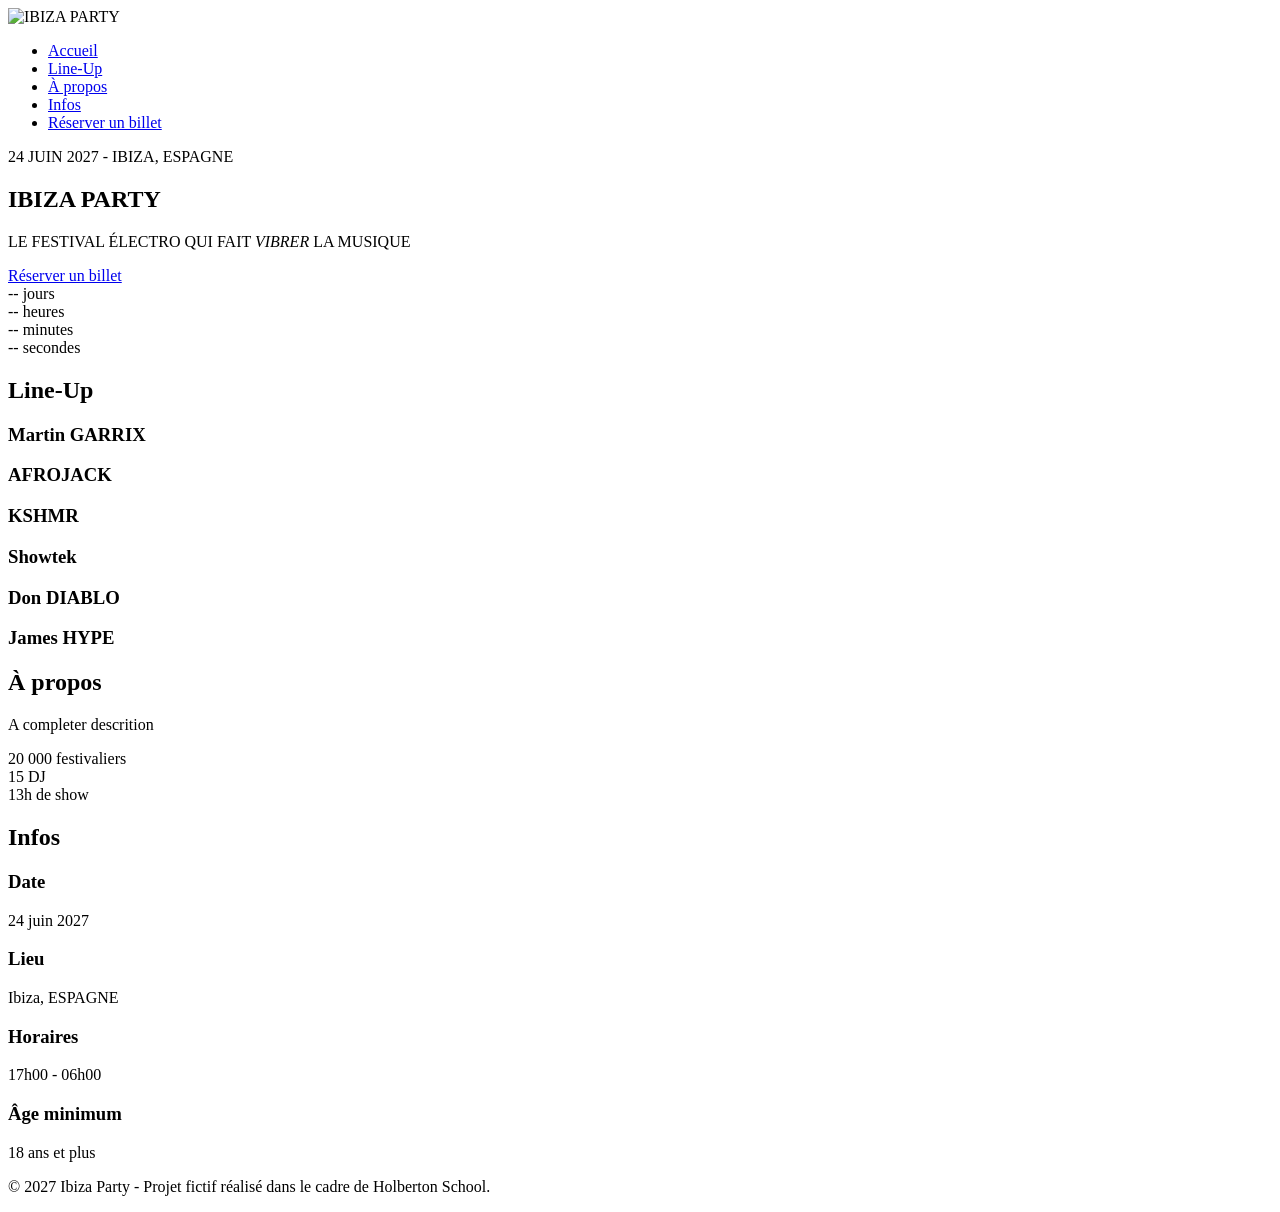
==== frontend/index.html @ 8f8529bd "fix: close missing div tags in DJ lineup cards" ====
<!DOCTYPE html>
<html lang="fr">
    <head>
        <meta charset="utf-8">
        <title>Ibiza Party - Le Festival Électro</title>
        <link rel="stylesheet" href="style.css">
        <meta name="viewport" content="width=device-width, initial-scale=1.0">
    </head>

<body>

<!-- NAVIGATION -->
    <nav id="navbar">
        <div class="nav-logo">
                <img src="image/Image1.png" alt="IBIZA PARTY">
        </div>
        <ul class="nav-links">

        <li><a href="#hero">Accueil</a></li>
        <li><a href="#line-up">Line-Up</a></li>
        <li><a href="#about">À propos</a></li>
        <li><a href="#infos">Infos</a></li>
        <li><a href="#billetterie" class="nav-cta">Réserver un billet</a></li>
    </ul>
    </nav>

<!-- HERO -->
<section id="hero">
    <div class="hero-bg"></div>
    <div class="hero-noise"></div>
    <div class="hero-content">
        <p class="hero-date-tag">24 JUIN 2027 - IBIZA, ESPAGNE</p>
        <h1 class="hero-title">
            <span class="title-ibiza">IBIZA</span>
            <span class="title-party">PARTY</span>
        </h1>
        <p class="hero-slogo">LE FESTIVAL ÉLECTRO QUI FAIT <em>VIBRER</em> LA MUSIQUE</p>
        <a href="#billetterie" class="btn-primary">Réserver un billet</a>
    </div>
</section>

<!-- COUNTDOWN -->
    <div class="content" data-event-date="2027-06-24 17:00">
    <div class="countdown-block">
        <span class="count" id="days">--</span>
        <span class="legend">jours</span>
    </div>
    <div class="countdown-block">
        <span class="count" id="hours">--</span>
        <span class="legend">heures</span>
    </div>
    <div class="countdown-block">
        <span class="count" id="minutes">--</span>
        <span class="legend">minutes</span>
    </div>
    <div class="countdown-block">
        <span class="count" id="seconds">--</span>
        <span class="legend">secondes</span>
      
    </div>
    </div>
<!-- LINE-UP -->
<section id="line-up">
    <h2>Line-Up</h2>
    <div class="lineup-grid">
        <div class="dj-card">
            <div class="dj-photo"></div>
            <h3>Martin GARRIX</h3>
        </div>
        <div class="dj-card">
            <div class="dj-photo"></div>
            <h3>AFROJACK</h3>
        </div>
        <div class="dj-card">
            <div class="dj-photo"></div>
            <h3>KSHMR</h3>
        </div>
        <div class="dj-card">
            <div class="dj-photo"></div>
            <h3>Showtek</h3>
        </div>
        <div class="dj-card">
            <div class="dj-photo"></div>
            <h3>Don DIABLO</h3>
        </div>
        <div class="dj-card">
            <div class="dj-photo"></div>
            <h3>James HYPE</h3>
        </div>
    </div>
</section>
<!-- À propos -->
 <section id="about">
    <div class="about-container">
        <div class="about-text">
            <h2>À propos</h2>
            <p>
                A completer descrition
            </p>
            <p>
                
            </p>
        </div>
        <div class="about-visual">
            <div class="about-stat">
                <span class="stat-number">20 000</span>
                <span class="stat-label">festivaliers</span>
            </div>
            <div class="about-stat">
                <span class="stat-number">15</span>
                <span class="stat-label">DJ</span>
            </div>
            <div class="about-stat">
                <span class="stat-number">13h</span>
                <span class="stat-label">de show</span>
            </div>
        </div>
    </div>
 </section>
    <!-- Infos -->
    <section id="infos">
<h2>Infos</h2>
<div class="infos-grid">
    <div class="info-block">
        <span class="info-icon"></span>
        <h3>Date</h3>
        <p>24 juin 2027</p>
    </div>
    <div class="info-block">
        <span class="info-icon"></span>
        <h3>Lieu</h3>
        <p>Ibiza, ESPAGNE</p>
    </div>
    <div class="info-block">
        <span class="info-icon"></span>
        <h3>Horaires</h3>
        <p>17h00 - 06h00</p>
    </div>
    <div class="info-block">
        <span class="info-icon"></span>
        <h3>Âge minimum</h3>
        <p>18 ans et plus</p>
    </div>
</div>
    </section>
    <footer>
<p>© 2027 Ibiza Party - Projet fictif réalisé dans le cadre de Holberton School.</p>
    </footer>
    <script src="script.js"></script>
</body>
</html>
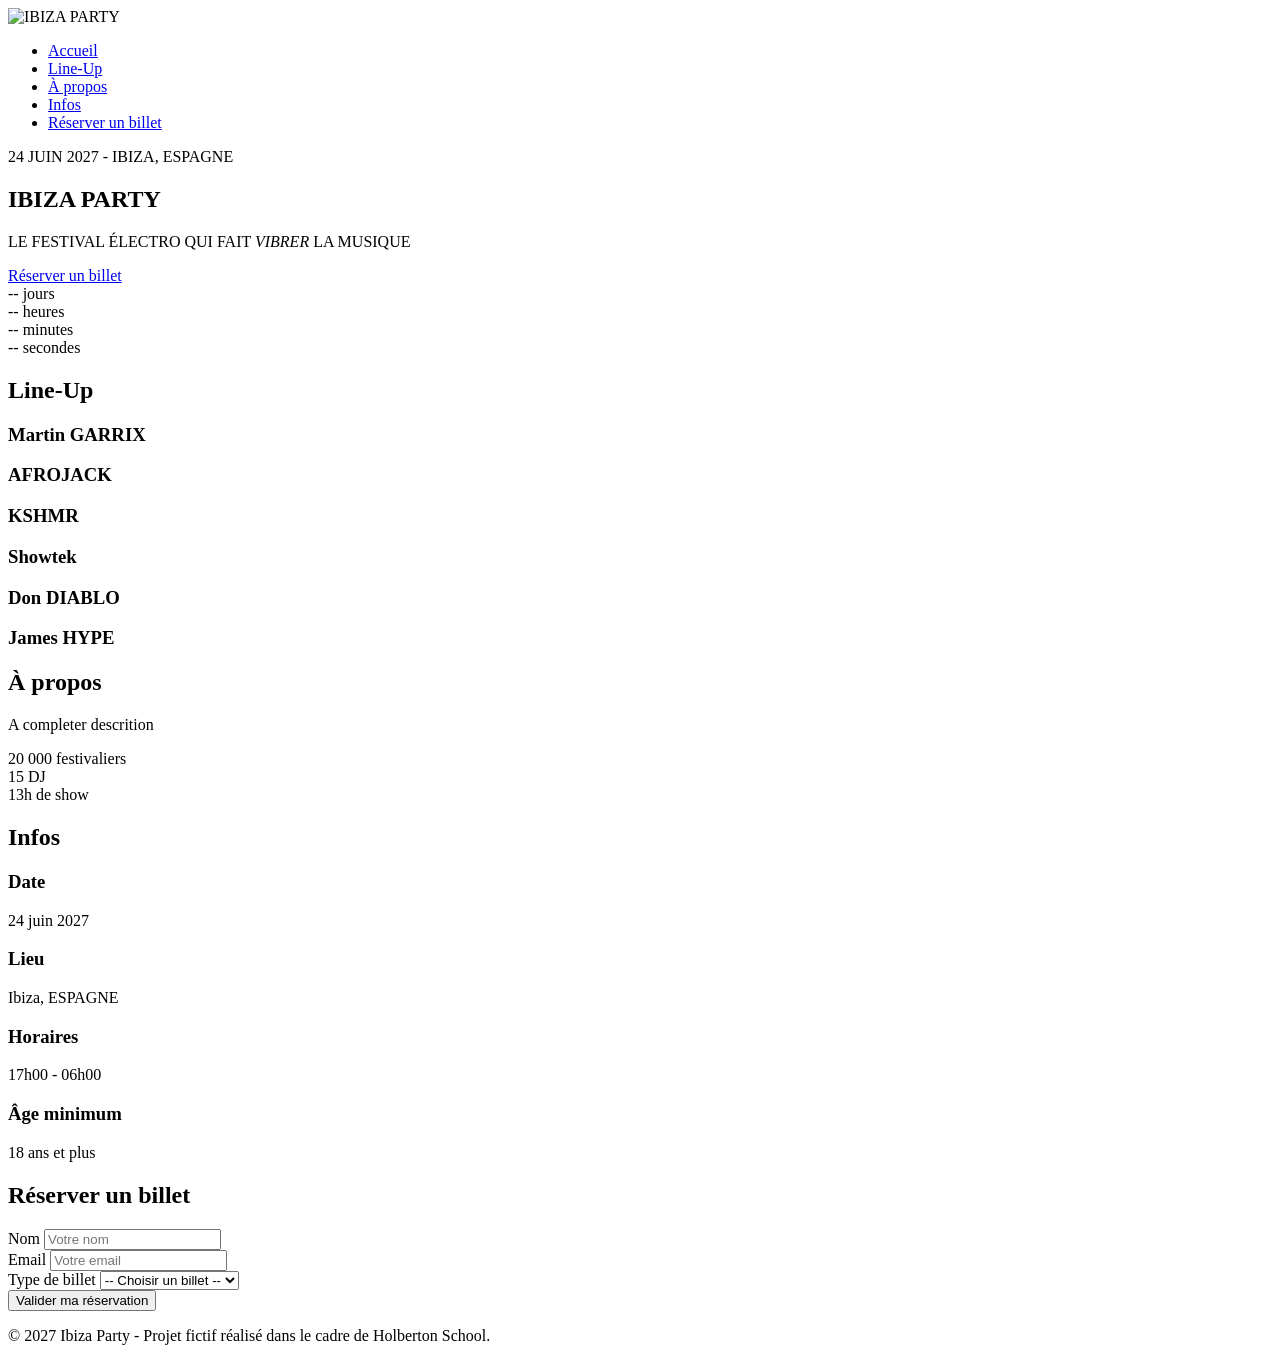
==== commit 330130d3: "feat: add ticket booking form section" ====
--- a/frontend/index.html
+++ b/frontend/index.html
@@ -143,6 +143,34 @@
     </div>
 </div>
     </section>
+    <!-- BILLETTERIE -->
+     <section id="billetterie">
+        <h2>Réserver un billet</h2>
+        <div class="billetterie-container">
+            <form id="ticket-form">
+                <div class="form-group">
+                    <label for="nom">Nom</label>
+                    <input type="text" id="nom" name="nom" placeholder="Votre nom" required>
+                </div>
+                <div class="form-group">
+                    <label for="email">Email</label>
+                    <input type="email" id="email" name="email" placeholder="Votre email" required>
+                </div>
+                <div class="form-group">
+                    <label for="ticket">Type de billet</label>
+                    <select id="ticket" name="ticket" required>
+                        <option value="">-- Choisir un billet --</option>
+                        <option value="1jour">Pass 1 Jour</option>
+                        <option value="vip">Pass VIP</option>
+                    </select>
+                </div>
+                <button type="submit" class="btn-primary">Valider ma réservation</button>
+            </form>
+            <div id="confirmation-message" style="display:none;">
+                <p>Votre réservation a bien été prise en compte.</p>
+            </div>
+        </div>
+     </section>
     <footer>
 <p>© 2027 Ibiza Party - Projet fictif réalisé dans le cadre de Holberton School.</p>
     </footer>
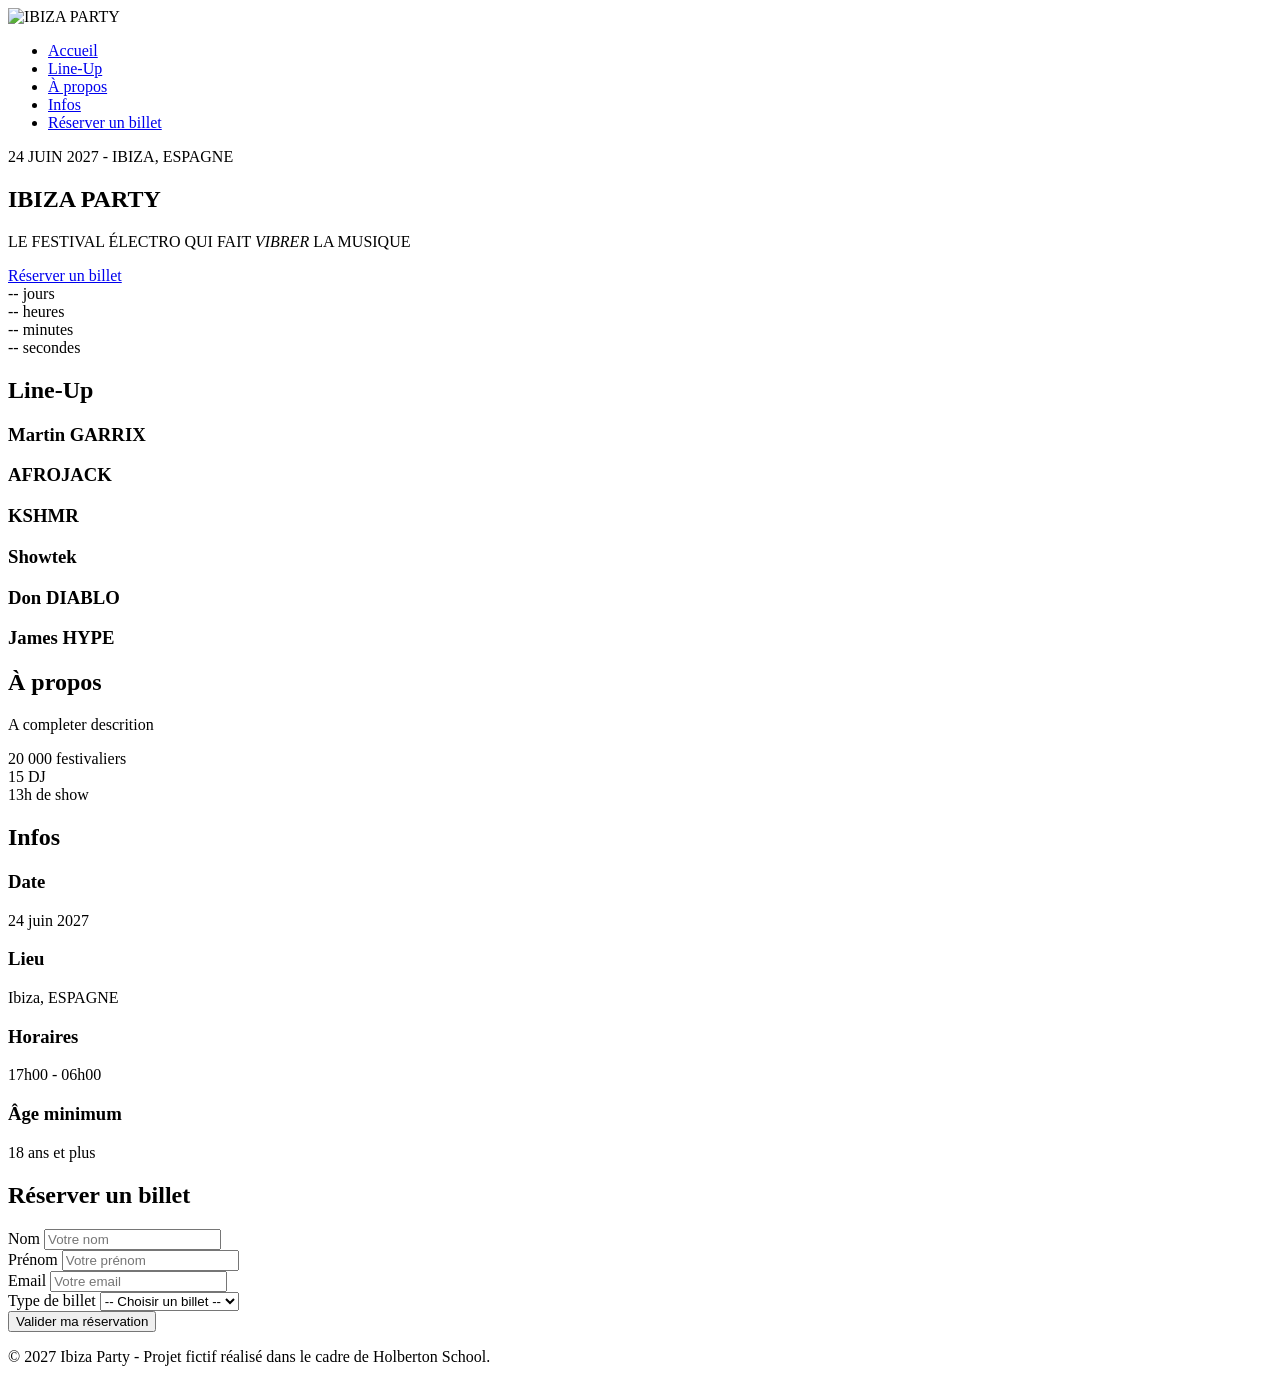
==== commit c698c184: "fix: add missing prenom field in booking form" ====
--- a/frontend/index.html
+++ b/frontend/index.html
@@ -12,7 +12,7 @@
 <!-- NAVIGATION -->
     <nav id="navbar">
         <div class="nav-logo">
-                <img src="image/Image1.png" alt="IBIZA PARTY">
+                <img src="./image/Image1.png" alt="IBIZA PARTY">
         </div>
         <ul class="nav-links">
 
@@ -153,6 +153,10 @@
                     <input type="text" id="nom" name="nom" placeholder="Votre nom" required>
                 </div>
                 <div class="form-group">
+                    <label for="prenom">Prénom</label>
+                    <input type="text" id="prenom" name="prenom" placeholder="Votre prénom" required>
+                </div>
+                <div class="form-group">
                     <label for="email">Email</label>
                     <input type="email" id="email" name="email" placeholder="Votre email" required>
                 </div>
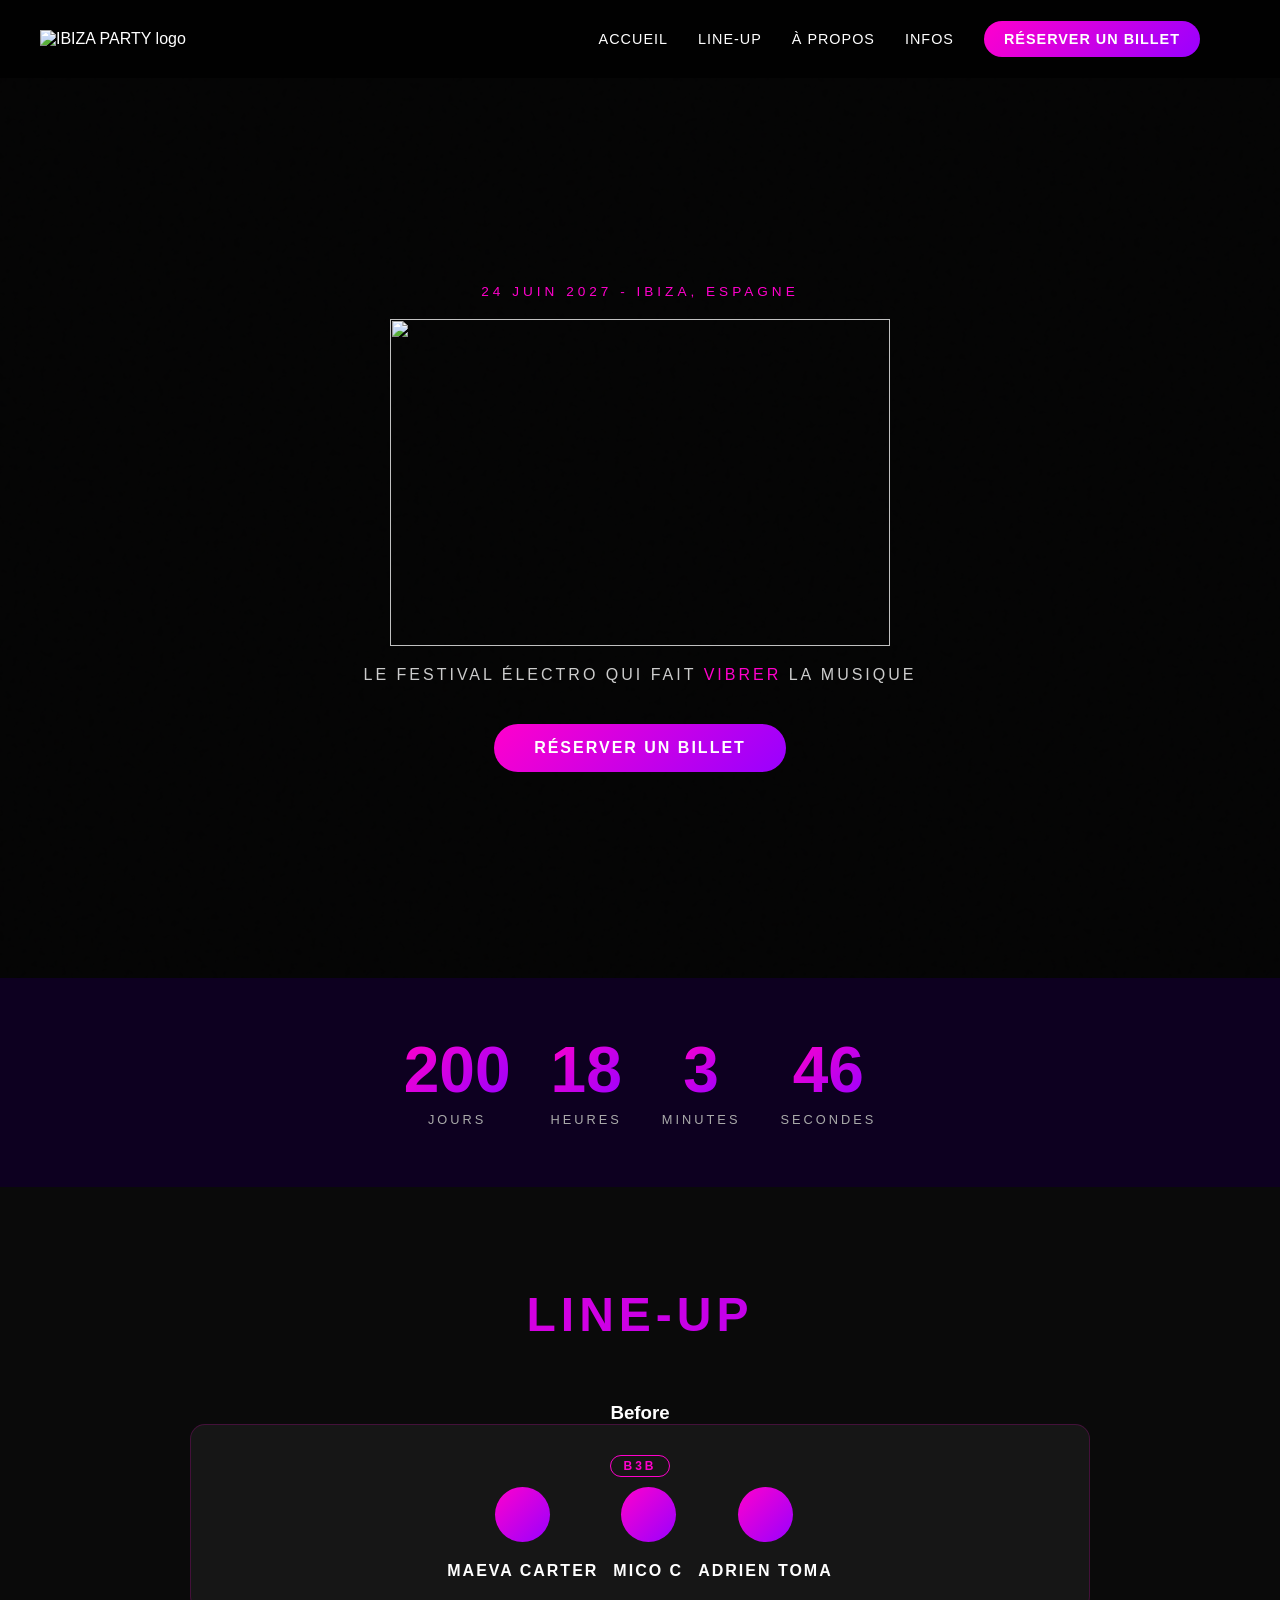
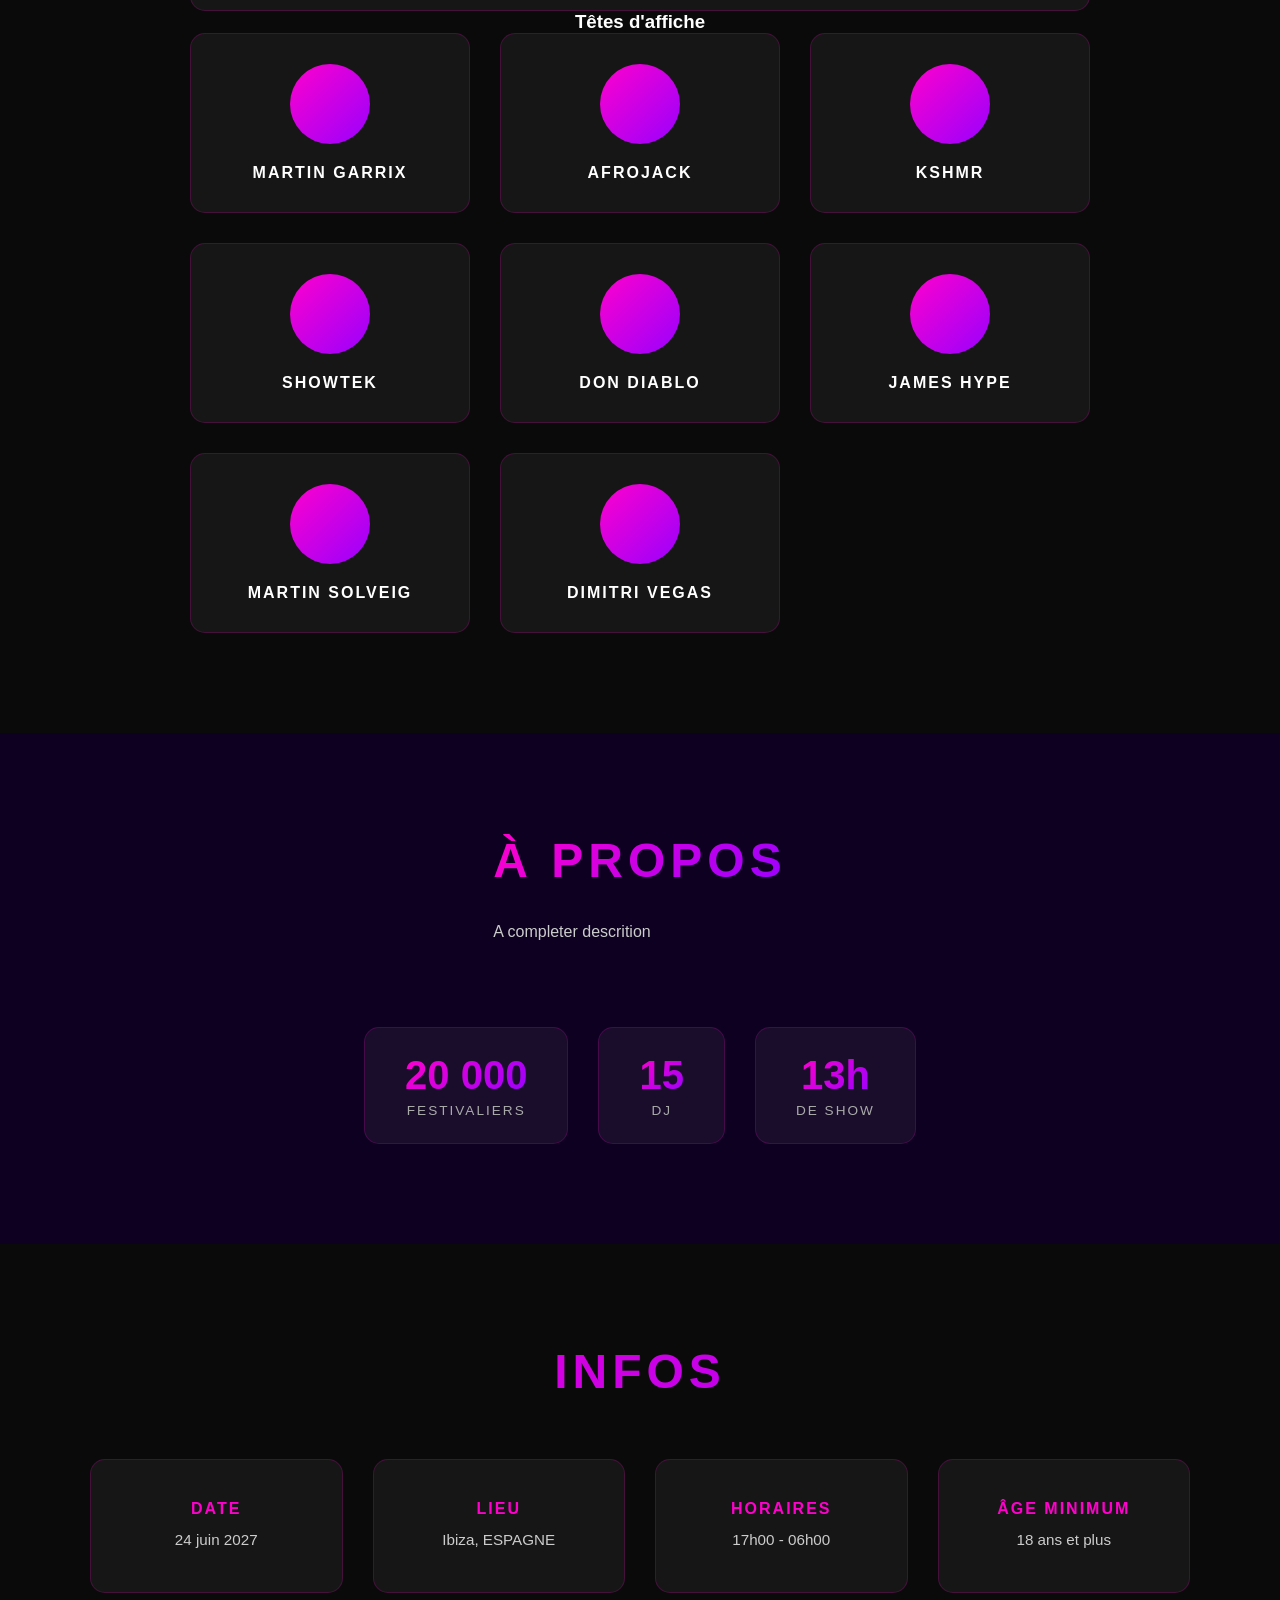
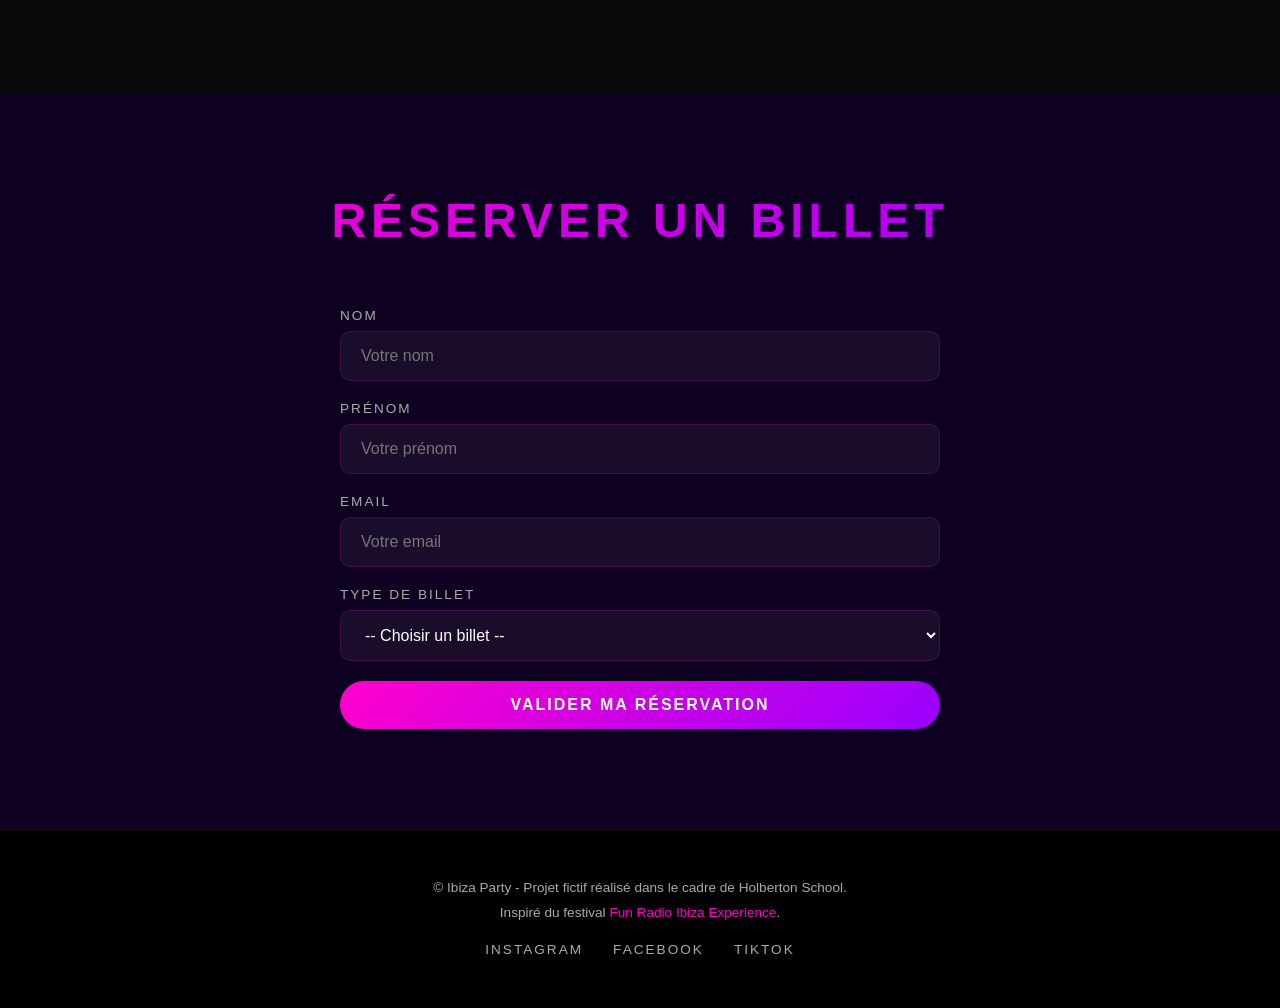
==== commit 1fe53655: "feat: add footer with social links and inspiration credit" ====
--- a/frontend/index.html
+++ b/frontend/index.html
@@ -1,184 +1,226 @@
 <!DOCTYPE html>
 <html lang="fr">
-    <head>
-        <meta charset="utf-8">
-        <title>Ibiza Party - Le Festival Électro</title>
-        <link rel="stylesheet" href="style.css">
-        <meta name="viewport" content="width=device-width, initial-scale=1.0">
-    </head>
+
+<head>
+    <meta charset="utf-8">
+    <title>Ibiza Party - Le Festival Électro</title>
+    <link rel="stylesheet" href="style.css">
+    <meta name="viewport" content="width=device-width, initial-scale=1.0">
+</head>
 
 <body>
-
-<!-- NAVIGATION -->
-    <nav id="navbar">
-        <div class="nav-logo">
-                <img src="./image/Image1.png" alt="IBIZA PARTY">
+    <header>
+          <div class="nav-logo">
+            <img src="./image/brand.webp" alt="IBIZA PARTY logo">
         </div>
-        <ul class="nav-links">
-
-        <li><a href="#hero">Accueil</a></li>
-        <li><a href="#line-up">Line-Up</a></li>
-        <li><a href="#about">À propos</a></li>
-        <li><a href="#infos">Infos</a></li>
-        <li><a href="#billetterie" class="nav-cta">Réserver un billet</a></li>
-    </ul>
-    </nav>
-
-<!-- HERO -->
-<section id="hero">
-    <div class="hero-bg"></div>
-    <div class="hero-noise"></div>
-    <div class="hero-content">
-        <p class="hero-date-tag">24 JUIN 2027 - IBIZA, ESPAGNE</p>
-        <h1 class="hero-title">
-            <span class="title-ibiza">IBIZA</span>
-            <span class="title-party">PARTY</span>
-        </h1>
-        <p class="hero-slogo">LE FESTIVAL ÉLECTRO QUI FAIT <em>VIBRER</em> LA MUSIQUE</p>
-        <a href="#billetterie" class="btn-primary">Réserver un billet</a>
-    </div>
-</section>
-
-<!-- COUNTDOWN -->
-    <div class="content" data-event-date="2027-06-24 17:00">
-    <div class="countdown-block">
-        <span class="count" id="days">--</span>
-        <span class="legend">jours</span>
-    </div>
-    <div class="countdown-block">
-        <span class="count" id="hours">--</span>
-        <span class="legend">heures</span>
-    </div>
-    <div class="countdown-block">
-        <span class="count" id="minutes">--</span>
-        <span class="legend">minutes</span>
-    </div>
-    <div class="countdown-block">
-        <span class="count" id="seconds">--</span>
-        <span class="legend">secondes</span>
-      
-    </div>
-    </div>
-<!-- LINE-UP -->
-<section id="line-up">
-    <h2>Line-Up</h2>
-    <div class="lineup-grid">
-        <div class="dj-card">
-            <div class="dj-photo"></div>
-            <h3>Martin GARRIX</h3>
+        <nav id="navbar">
+
+          
+        <!-- NAVIGATION -->
+ 
+            <ul class="nav-links">
+
+                <li><a href="#hero">Accueil</a></li>
+                <li><a href="#line-up">Line-Up</a></li>
+                <li><a href="#about">À propos</a></li>
+                <li><a href="#infos">Infos</a></li>
+                <li><a href="#billetterie" class="nav-cta">Réserver un billet</a></li>
+            </ul>
+        </nav>
+    </header>
+    <main>
+        <!-- HERO -->
+        <section id="hero">
+            <div class="hero-bg"></div>
+            <div class="hero-noise"></div>
+            <div class="hero-content">
+                <p class="hero-date-tag">24 JUIN 2027 - IBIZA, ESPAGNE</p>
+                <h1 class="hero-title">
+                    <img src="./image/logo.webp" alt="">
+                </h1>
+                <p class="hero-slogo">LE FESTIVAL ÉLECTRO QUI FAIT <em>VIBRER</em> LA MUSIQUE</p>
+                <a href="#billetterie" class="btn-primary">Réserver un billet</a>
+            </div>
+        </section>
+
+        <!-- COUNTDOWN -->
+        <div class="content" data-event-date="2027-06-24 17:00">
+            <div class="countdown-block">
+                <span class="count" id="days">--</span>
+                <span class="legend">jours</span>
+            </div>
+            <div class="countdown-block">
+                <span class="count" id="hours">--</span>
+                <span class="legend">heures</span>
+            </div>
+            <div class="countdown-block">
+                <span class="count" id="minutes">--</span>
+                <span class="legend">minutes</span>
+            </div>
+            <div class="countdown-block">
+                <span class="count" id="seconds">--</span>
+                <span class="legend">secondes</span>
+
+            </div>
         </div>
-        <div class="dj-card">
-            <div class="dj-photo"></div>
-            <h3>AFROJACK</h3>
-        </div>
-        <div class="dj-card">
-            <div class="dj-photo"></div>
-            <h3>KSHMR</h3>
-        </div>
-        <div class="dj-card">
-            <div class="dj-photo"></div>
-            <h3>Showtek</h3>
-        </div>
-        <div class="dj-card">
-            <div class="dj-photo"></div>
-            <h3>Don DIABLO</h3>
-        </div>
-        <div class="dj-card">
-            <div class="dj-photo"></div>
-            <h3>James HYPE</h3>
-        </div>
-    </div>
-</section>
-<!-- À propos -->
- <section id="about">
-    <div class="about-container">
-        <div class="about-text">
-            <h2>À propos</h2>
-            <p>
-                A completer descrition
-            </p>
-            <p>
-                
-            </p>
-        </div>
-        <div class="about-visual">
-            <div class="about-stat">
-                <span class="stat-number">20 000</span>
-                <span class="stat-label">festivaliers</span>
-            </div>
-            <div class="about-stat">
-                <span class="stat-number">15</span>
-                <span class="stat-label">DJ</span>
-            </div>
-            <div class="about-stat">
-                <span class="stat-number">13h</span>
-                <span class="stat-label">de show</span>
-            </div>
-        </div>
-    </div>
- </section>
-    <!-- Infos -->
-    <section id="infos">
-<h2>Infos</h2>
-<div class="infos-grid">
-    <div class="info-block">
-        <span class="info-icon"></span>
-        <h3>Date</h3>
-        <p>24 juin 2027</p>
-    </div>
-    <div class="info-block">
-        <span class="info-icon"></span>
-        <h3>Lieu</h3>
-        <p>Ibiza, ESPAGNE</p>
-    </div>
-    <div class="info-block">
-        <span class="info-icon"></span>
-        <h3>Horaires</h3>
-        <p>17h00 - 06h00</p>
-    </div>
-    <div class="info-block">
-        <span class="info-icon"></span>
-        <h3>Âge minimum</h3>
-        <p>18 ans et plus</p>
-    </div>
-</div>
-    </section>
-    <!-- BILLETTERIE -->
-     <section id="billetterie">
-        <h2>Réserver un billet</h2>
-        <div class="billetterie-container">
-            <form id="ticket-form">
-                <div class="form-group">
-                    <label for="nom">Nom</label>
-                    <input type="text" id="nom" name="nom" placeholder="Votre nom" required>
-                </div>
-                <div class="form-group">
-                    <label for="prenom">Prénom</label>
-                    <input type="text" id="prenom" name="prenom" placeholder="Votre prénom" required>
-                </div>
-                <div class="form-group">
-                    <label for="email">Email</label>
-                    <input type="email" id="email" name="email" placeholder="Votre email" required>
-                </div>
-                <div class="form-group">
-                    <label for="ticket">Type de billet</label>
-                    <select id="ticket" name="ticket" required>
-                        <option value="">-- Choisir un billet --</option>
-                        <option value="1jour">Pass 1 Jour</option>
-                        <option value="vip">Pass VIP</option>
-                    </select>
-                </div>
-                <button type="submit" class="btn-primary">Valider ma réservation</button>
-            </form>
-            <div id="confirmation-message" style="display:none;">
-                <p>Votre réservation a bien été prise en compte.</p>
-            </div>
-        </div>
-     </section>
+        <!-- LINE-UP -->
+        
+        <section id="line-up">
+            <h2>Line-Up</h2>
+            <h3 class="lineup-category">Before</h3>
+            <div class="lineup-grid lineup-before">
+                <div class="dj-card dj-card-b3b">
+                    <span class="b3b-tag">B3B</span>
+                    <div class="dj-trio">
+                        <div class="dj-member">
+                            <div class="dj-photo"></div>
+                            <h3>Maeva CARTER</h3>
+                        </div>
+                        <div class="dj-member">
+                            <div class="dj-photo"></div>
+                            <h3>Mico C</h3>
+                        </div>
+                        <div class="dj-member">
+                            <div class="dj-photo"></div>
+                            <h3>Adrien TOMA</h3>
+                        </div>
+                    </div>
+                </div>
+            </div>
+            <h3 class="lineup-category">Têtes d'affiche</h3>
+            <div class="lineup-grid">
+                <div class="dj-card">
+                    <div class="dj-photo"></div>
+                    <h3>Martin GARRIX</h3>
+                </div>
+                <div class="dj-card">
+                    <div class="dj-photo"></div>
+                    <h3>AFROJACK</h3>
+                </div>
+                <div class="dj-card">
+                    <div class="dj-photo"></div>
+                    <h3>KSHMR</h3>
+                </div>
+                <div class="dj-card">
+                    <div class="dj-photo"></div>
+                    <h3>Showtek</h3>
+                </div>
+                <div class="dj-card">
+                    <div class="dj-photo"></div>
+                    <h3>Don DIABLO</h3>
+                </div>
+                <div class="dj-card">
+                    <div class="dj-photo"></div>
+                    <h3>James HYPE</h3>
+                </div>
+                <div class="dj-card">
+                    <div class="dj-photo"></div>
+                    <h3>Martin SOLVEIG</h3>
+                </div>
+                <div class="dj-card">
+                    <div class="dj-photo"></div>
+                    <h3>Dimitri VEGAS</h3>
+                </div>
+            </div>
+
+        </section>
+        <!-- À propos -->
+        <section id="about">
+            <div class="about-container">
+                <div class="about-text">
+                    <h2>À propos</h2>
+                    <p>
+                        A completer descrition
+                    </p>
+                    <p>
+
+                    </p>
+                </div>
+                <div class="about-visual">
+                    <div class="about-stat">
+                        <span class="stat-number">20 000</span>
+                        <span class="stat-label">festivaliers</span>
+                    </div>
+                    <div class="about-stat">
+                        <span class="stat-number">15</span>
+                        <span class="stat-label">DJ</span>
+                    </div>
+                    <div class="about-stat">
+                        <span class="stat-number">13h</span>
+                        <span class="stat-label">de show</span>
+                    </div>
+                </div>
+            </div>
+        </section>
+        <!-- Infos -->
+        <section id="infos">
+            <h2>Infos</h2>
+            <div class="infos-grid">
+                <div class="info-block">
+                    <span class="info-icon"></span>
+                    <h3>Date</h3>
+                    <p>24 juin 2027</p>
+                </div>
+                <div class="info-block">
+                    <span class="info-icon"></span>
+                    <h3>Lieu</h3>
+                    <p>Ibiza, ESPAGNE</p>
+                </div>
+                <div class="info-block">
+                    <span class="info-icon"></span>
+                    <h3>Horaires</h3>
+                    <p>17h00 - 06h00</p>
+                </div>
+                <div class="info-block">
+                    <span class="info-icon"></span>
+                    <h3>Âge minimum</h3>
+                    <p>18 ans et plus</p>
+                </div>
+            </div>
+        </section>
+        <!-- BILLETTERIE -->
+        <section id="billetterie">
+            <h2>Réserver un billet</h2>
+            <div class="billetterie-container">
+                <form id="ticket-form">
+                    <div class="form-group">
+                        <label for="nom">Nom</label>
+                        <input type="text" id="nom" name="nom" placeholder="Votre nom" required>
+                    </div>
+                    <div class="form-group">
+                        <label for="prenom">Prénom</label>
+                        <input type="text" id="prenom" name="prenom" placeholder="Votre prénom" required>
+                    </div>
+                    <div class="form-group">
+                        <label for="email">Email</label>
+                        <input type="email" id="email" name="email" placeholder="Votre email" required>
+                    </div>
+                    <div class="form-group">
+                        <label for="ticket">Type de billet</label>
+                        <select id="ticket" name="ticket" required>
+                            <option value="">-- Choisir un billet --</option>
+                            <option value="1jour">Pass 1 Jour</option>
+                            <option value="vip">Pass VIP</option>
+                        </select>
+                    </div>
+                    <button type="submit" class="btn-primary">Valider ma réservation</button>
+                </form>
+                <div id="confirmation-message" style="display:none;">
+                    <p>Votre réservation a bien été prise en compte.</p>
+                </div>
+            </div>
+        </section>
+    </main>
     <footer>
-<p>© 2027 Ibiza Party - Projet fictif réalisé dans le cadre de Holberton School.</p>
+        <p>© <span id="date"></span> Ibiza Party - Projet fictif réalisé dans le cadre de Holberton School.</p>
+        <p class="footer-inspiration">Inspiré du festival <a href="https://funradioibizaexperience.fr/" target="_blank">Fun Radio Ibiza Experience</a>.</p>
+        <ul class="footer-links">
+            <li><a href="#">Instagram</a></li>
+            <li><a href="#">Facebook</a></li>
+            <li><a href="#">TikTok</a></li>
+        </ul>
     </footer>
     <script src="script.js"></script>
 </body>
-</html>
-
+
+</html>
--- a/frontend/style.css
+++ b/frontend/style.css
@@ -0,0 +1,618 @@
+/* ===== RESET & BASE ===== */
+* {
+    margin: 0;
+    padding: 0;
+    box-sizing: border-box;
+    scroll-behavior: smooth;
+}
+
+body {
+    font-family: 'Arial', sans-serif;
+    background-color: #0a0a0a;
+    color: #ffffff;
+}
+
+/* ===== NAVIGATION ===== */
+header {
+    position: relative;
+    top: 0;
+    left: 0;
+    width: 100%;
+    display: flex;
+    justify-content: space-between;
+    align-items: center;
+    padding: 15px 40px;
+    background: rgba(0, 0, 0, 0.85);
+    backdrop-filter: blur(10px);
+    z-index: 1000;
+}
+
+#navbar {
+    display: flex;
+    justify-content: space-between;
+    align-items: center;
+    padding: 15px 40px;
+}
+
+.nav-logo {
+    display: flex;
+    align-items: center;
+    gap: 10px;
+}
+
+.nav-logo span {
+    font-size: 1.2rem;
+    font-weight: 900;
+    text-transform: uppercase;
+    letter-spacing: 3px;
+    background: linear-gradient(135deg, #ff00cc, #9900ff);
+    -webkit-background-clip: text;
+    -webkit-text-fill-color: transparent;
+}
+
+.nav-links {
+    list-style: none;
+    display: flex;
+    gap: 30px;
+}
+
+.nav-links a {
+    text-decoration: none;
+    color: #ffffff;
+    font-size: 0.9rem;
+    text-transform: uppercase;
+    letter-spacing: 1px;
+    transition: color 0.3s;
+}
+
+.nav-links a:hover {
+    color: #ff00cc;
+}
+
+.nav-cta {
+    background: linear-gradient(135deg, #ff00cc, #9900ff);
+    padding: 10px 20px;
+    border-radius: 25px;
+    color: #ffffff !important;
+    font-weight: bold;
+}
+
+.nav-cta:hover {
+    opacity: 0.85;
+}
+
+/* ===== HERO ===== */
+#hero {
+    position: relative;
+    height: 100vh;
+    display: flex;
+    align-items: center;
+    justify-content: center;
+    text-align: center;
+    overflow: hidden;
+}
+
+.hero-bg {
+    position: absolute;
+    top: 0;
+    left: 0;
+    width: 100%;
+    height: 100%;
+    background: linear-gradient(rgba(0, 0, 0, 0.6), rgba(0, 0, 0, 0.6)),
+        url('./image/background-hero_section.webp') center bottom / cover no-repeat;
+    z-index: 0;
+}
+
+
+
+.hero-noise {
+    position: absolute;
+    top: 0;
+    left: 0;
+    width: 100%;
+    height: 100%;
+    background-image: url("data:image/svg+xml,%3Csvg viewBox='0 0 200 200' xmlns='http://www.w3.org/2000/svg'%3E%3Cfilter id='noise'%3E%3CfeTurbulence type='fractalNoise' baseFrequency='0.65' numOctaves='3' stitchTiles='stitch'/%3E%3C/filter%3E%3Crect width='100%25' height='100%25' filter='url(%23noise)' opacity='0.05'/%3E%3C/svg%3E");
+    z-index: 1;
+    opacity: 0.15;
+}
+
+.hero-content {
+    position: relative;
+    z-index: 2;
+}
+
+.hero-date-tag {
+    font-size: 0.85rem;
+    letter-spacing: 4px;
+    color: #ff00cc;
+    text-transform: uppercase;
+    margin-bottom: 20px;
+}
+
+.hero-title {
+    display: flex;
+    flex-direction: column;
+    justify-content: center;
+    align-items: center;
+    line-height: 1;
+    margin-bottom: 20px;
+}
+
+.hero-title img {
+    width: 500px;
+    height: 327px;
+    aspect-ratio: 1;
+}
+
+.title-ibiza {
+    font-size: 6rem;
+    font-weight: 900;
+    color: #ffffff;
+    letter-spacing: 10px;
+}
+
+.title-party {
+    font-size: 6rem;
+    font-weight: 900;
+    background: linear-gradient(135deg, #ff00cc, #9900ff);
+    -webkit-background-clip: text;
+    -webkit-text-fill-color: transparent;
+    letter-spacing: 10px;
+}
+
+.hero-slogo {
+    font-size: 1rem;
+    letter-spacing: 3px;
+    color: #cccccc;
+    text-transform: uppercase;
+    margin-bottom: 40px;
+}
+
+.hero-slogo em {
+    color: #ff00cc;
+    font-style: normal;
+}
+
+.btn-primary {
+    display: inline-block;
+    padding: 15px 40px;
+    background: linear-gradient(135deg, #ff00cc, #9900ff);
+    color: #ffffff;
+    text-decoration: none;
+    border-radius: 30px;
+    font-size: 1rem;
+    font-weight: bold;
+    text-transform: uppercase;
+    letter-spacing: 2px;
+    transition: opacity 0.3s, transform 0.3s;
+    border: none;
+    cursor: pointer;
+}
+
+.btn-primary:hover {
+    opacity: 0.85;
+    transform: scale(1.05);
+}
+
+/* ===== COUNTDOWN ===== */
+.content {
+    display: flex;
+    justify-content: center;
+    align-items: center;
+    gap: 40px;
+    padding: 60px 20px;
+    background: #0d0020;
+}
+
+.countdown-block {
+    display: flex;
+    flex-direction: column;
+    align-items: center;
+    gap: 10px;
+}
+
+.count {
+    font-size: 4rem;
+    font-weight: 900;
+    background: linear-gradient(135deg, #ff00cc, #9900ff);
+    -webkit-background-clip: text;
+    -webkit-text-fill-color: transparent;
+    line-height: 1;
+}
+
+.legend {
+    font-size: 0.8rem;
+    text-transform: uppercase;
+    letter-spacing: 3px;
+    color: #aaaaaa;
+}
+
+/* ===== LINE-UP ===== */
+#line-up {
+    padding: 100px 40px;
+    background: #0a0a0a;
+    text-align: center;
+}
+
+#line-up h2 {
+    font-size: 3rem;
+    font-weight: 900;
+    text-transform: uppercase;
+    letter-spacing: 5px;
+    margin-bottom: 60px;
+    background: linear-gradient(135deg, #ff00cc, #9900ff);
+    -webkit-background-clip: text;
+    -webkit-text-fill-color: transparent;
+}
+
+.lineup-grid {
+    display: grid;
+    grid-template-columns: repeat(3, 1fr);
+    gap: 30px;
+    max-width: 900px;
+    margin: 0 auto;
+}
+
+.dj-card {
+    background: rgba(255, 255, 255, 0.05);
+    border: 1px solid rgba(255, 0, 204, 0.2);
+    border-radius: 15px;
+    padding: 30px 20px;
+    transition: transform 0.3s, border-color 0.3s;
+}
+
+.dj-card:hover {
+    transform: translateY(-5px);
+    border-color: #ff00cc;
+}
+
+.dj-photo {
+    width: 80px;
+    height: 80px;
+    border-radius: 50%;
+    background: linear-gradient(135deg, #ff00cc, #9900ff);
+    margin: 0 auto 20px auto;
+}
+
+.dj-card h3 {
+    font-size: 1rem;
+    font-weight: 700;
+    text-transform: uppercase;
+    letter-spacing: 2px;
+    color: #ffffff;
+}
+
+.dj-card-b3b {
+    grid-column: span 3;
+}
+
+.dj-trio {
+    display: flex;
+    flex-direction: row;
+    justify-content: center;
+    align-items: center;
+    gap: 15px;
+}
+
+.dj-member {
+    display: flex;
+    flex-direction: column;
+    align-items: center;
+    gap: 10px;
+}
+
+.dj-trio .dj-photo {
+    width: 55px;
+    height: 55px;
+    margin: 0 auto 10px auto;
+}
+
+.b3b-tag {
+    display: inline-block;
+    font-size: 0.75rem;
+    font-weight: 900;
+    letter-spacing: 3px;
+    color: #ff00cc;
+    border: 1px solid #ff00cc;
+    border-radius: 20px;
+    padding: 3px 12px;
+    margin-bottom: 10px;
+}
+
+.b3b-separator {
+    font-size: 1.5rem;
+    color: #ff00cc;
+    font-weight: 900;
+}
+
+/* ===== À PROPOS ===== */
+#about {
+    padding: 100px 40px;
+    background: #0d0020;
+}
+
+.about-container {
+    display: flex;
+    flex-direction: column;
+    justify-content:center;
+    align-items: center;
+    gap: 60px;
+    max-width: 1100px;
+    margin: 0 auto;
+}
+
+.about-text {
+    flex: 1;
+}
+
+.about-text h2 {
+    font-size: 3rem;
+    font-weight: 900;
+    text-transform: uppercase;
+    letter-spacing: 5px;
+    margin-bottom: 30px;
+    background: linear-gradient(135deg, #ff00cc, #9900ff);
+    -webkit-background-clip: text;
+    -webkit-text-fill-color: transparent;
+}
+
+.about-text p {
+    font-size: 1rem;
+    line-height: 1.8;
+    color: #cccccc;
+    margin-bottom: 20px;
+}
+
+.about-visual {
+    display: flex;
+    flex-direction: row;
+    gap: 30px;
+}
+
+.about-stat {
+    display: flex;
+    flex-direction: column;
+    align-items: center;
+    background: rgba(255, 255, 255, 0.05);
+    border: 1px solid rgba(255, 0, 204, 0.2);
+    border-radius: 15px;
+    padding: 25px 40px;
+}
+
+.stat-number {
+    font-size: 2.5rem;
+    font-weight: 900;
+    background: linear-gradient(135deg, #ff00cc, #9900ff);
+    -webkit-background-clip: text;
+    -webkit-text-fill-color: transparent;
+}
+
+.stat-label {
+    font-size: 0.85rem;
+    text-transform: uppercase;
+    letter-spacing: 2px;
+    color: #aaaaaa;
+    margin-top: 5px;
+}
+
+/* ===== INFOS ===== */
+#infos {
+    padding: 100px 40px;
+    background: #0a0a0a;
+    text-align: center;
+}
+
+#infos h2 {
+    font-size: 3rem;
+    font-weight: 900;
+    text-transform: uppercase;
+    letter-spacing: 5px;
+    margin-bottom: 60px;
+    background: linear-gradient(135deg, #ff00cc, #9900ff);
+    -webkit-background-clip: text;
+    -webkit-text-fill-color: transparent;
+}
+
+.infos-grid {
+    display: grid;
+    grid-template-columns: repeat(4, 1fr);
+    gap: 30px;
+    max-width: 1100px;
+    margin: 0 auto;
+}
+
+.info-block {
+    background: rgba(255, 255, 255, 0.05);
+    border: 1px solid rgba(255, 0, 204, 0.2);
+    border-radius: 15px;
+    padding: 40px 20px;
+    transition: transform 0.3s, border-color 0.3s;
+}
+
+.info-block:hover {
+    transform: translateY(-5px);
+    border-color: #ff00cc;
+}
+
+.info-block h3 {
+    font-size: 1rem;
+    font-weight: 700;
+    text-transform: uppercase;
+    letter-spacing: 2px;
+    color: #ff00cc;
+    margin-bottom: 10px;
+}
+
+.info-block p {
+    font-size: 0.95rem;
+    color: #cccccc;
+    line-height: 1.6;
+}
+
+/* ===== BILLETTERIE ===== */
+#billetterie {
+    padding: 100px 40px;
+    background: #0d0020;
+    text-align: center;
+}
+
+#billetterie h2 {
+    font-size: 3rem;
+    font-weight: 900;
+    text-transform: uppercase;
+    letter-spacing: 5px;
+    margin-bottom: 60px;
+    background: linear-gradient(135deg, #ff00cc, #9900ff);
+    -webkit-background-clip: text;
+    -webkit-text-fill-color: transparent;
+}
+
+.billetterie-container {
+    max-width: 600px;
+    margin: 0 auto;
+}
+
+#ticket-form {
+    display: flex;
+    flex-direction: column;
+    gap: 20px;
+}
+
+.form-group {
+    display: flex;
+    flex-direction: column;
+    text-align: left;
+    gap: 8px;
+}
+
+.form-group label {
+    font-size: 0.85rem;
+    text-transform: uppercase;
+    letter-spacing: 2px;
+    color: #aaaaaa;
+}
+
+.form-group input,
+.form-group select {
+    background: rgba(255, 255, 255, 0.05);
+    border: 1px solid rgba(255, 0, 204, 0.2);
+    border-radius: 10px;
+    padding: 15px 20px;
+    color: #ffffff;
+    font-size: 1rem;
+    outline: none;
+    transition: border-color 0.3s;
+}
+
+.form-group input:focus,
+.form-group select:focus {
+    border-color: #ff00cc;
+}
+
+.form-group select option {
+    background: #0d0020;
+    color: #ffffff;
+}
+
+#confirmation-message {
+    padding: 30px;
+    background: rgba(255, 0, 204, 0.1);
+    border: 1px solid #ff00cc;
+    border-radius: 15px;
+    font-size: 1.1rem;
+    color: #ffffff;
+    margin-top: 20px;
+}
+#confirmation-message {
+    padding: 30px;
+    background: rgba(255, 0, 204, 0.1);
+    border: 1px solid #ff00cc;
+    border-radius: 15px;
+    font-size: 1.1rem;
+    color: #ffffff;
+    margin-top: 20px;
+}
+/* ===== FOOTER ===== */
+footer {
+    background: #000000;
+    text-align: center;
+    padding: 50px 40px;
+    border-top: 1px solid rgba(255, 0, 204, 0.2);
+}
+footer p {
+    font-size: 0.85rem;
+    color: #aaaaaa;
+    margin-bottom: 10px;
+}
+.footer-inspiration a {
+    color: #ff00cc;
+    text-decoration: none;
+}
+.footer-inspiration a:hover {
+    text-decoration: underline;
+}
+.footer-links {
+    list-style: none;
+    display: flex;
+    justify-content: center;
+    gap: 30px;
+    margin-top: 20px;
+}
+.footer-links a {
+    text-decoration: none;
+    color: #aaaaaa;
+    font-size: 0.85rem;
+    text-transform: uppercase;
+    letter-spacing: 2px;
+    transition: color 0.3s;
+}
+.footer-links a:hover {
+    color: #ff00cc;
+}
+
+/* Responsive téléphone */
+@media (max-width: 768px) {
+
+    header {
+        flex-direction: column;
+        padding: 15px;
+    }
+
+    #navbar {
+        width: 100%;
+        padding: 0;
+    }
+
+    .nav-links {
+        flex-direction: column;
+        align-items: center;
+        gap: 15px;
+    }
+
+    .hero-title img {
+        width: 250px;
+        height: auto;
+    }
+
+    .lineup-grid {
+        grid-template-columns: 1fr;
+    }
+
+    .content {
+        flex-direction: column;
+    }
+
+        .about-visual {
+        flex-direction: column;
+        align-items: center;
+    }
+
+    .about-stat {
+        width: 100%;
+        max-width: 300px;
+    }
+
+    .infos-grid {
+        grid-template-columns: 1fr;
+    }
+}
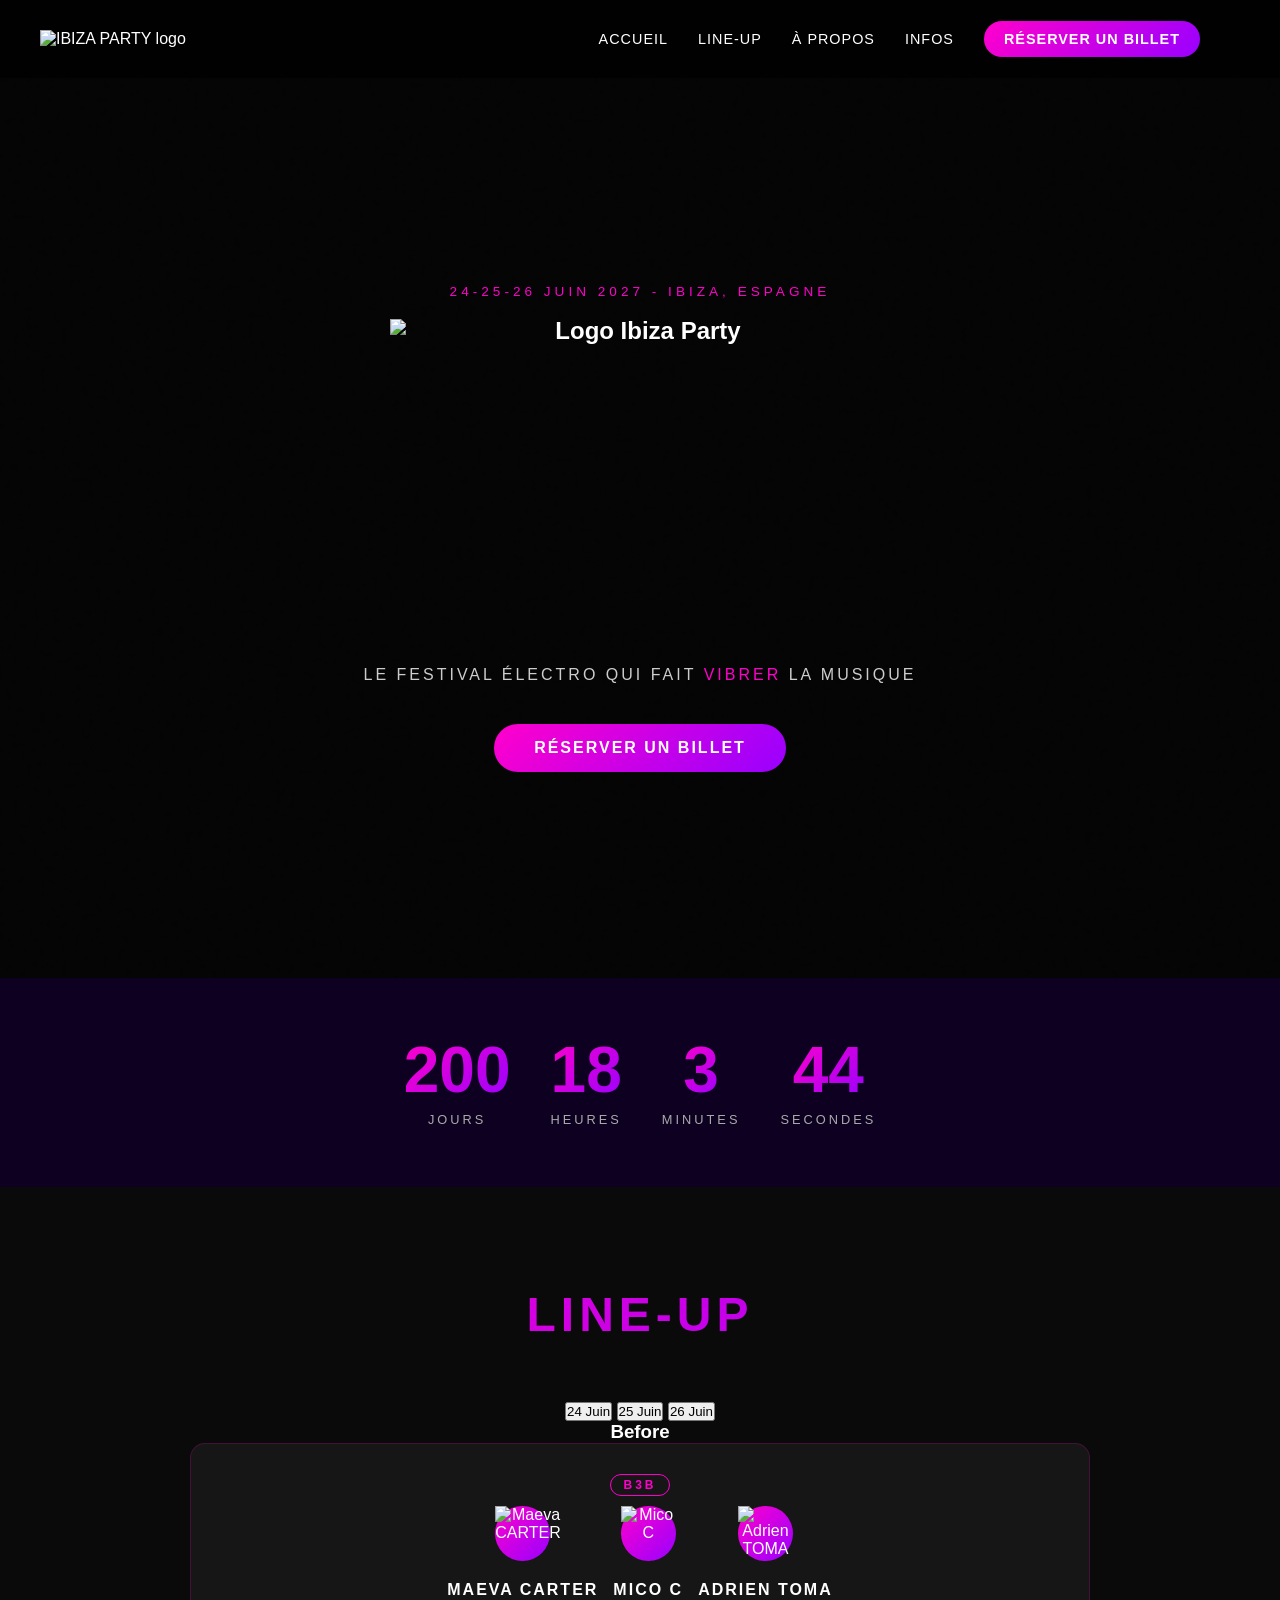
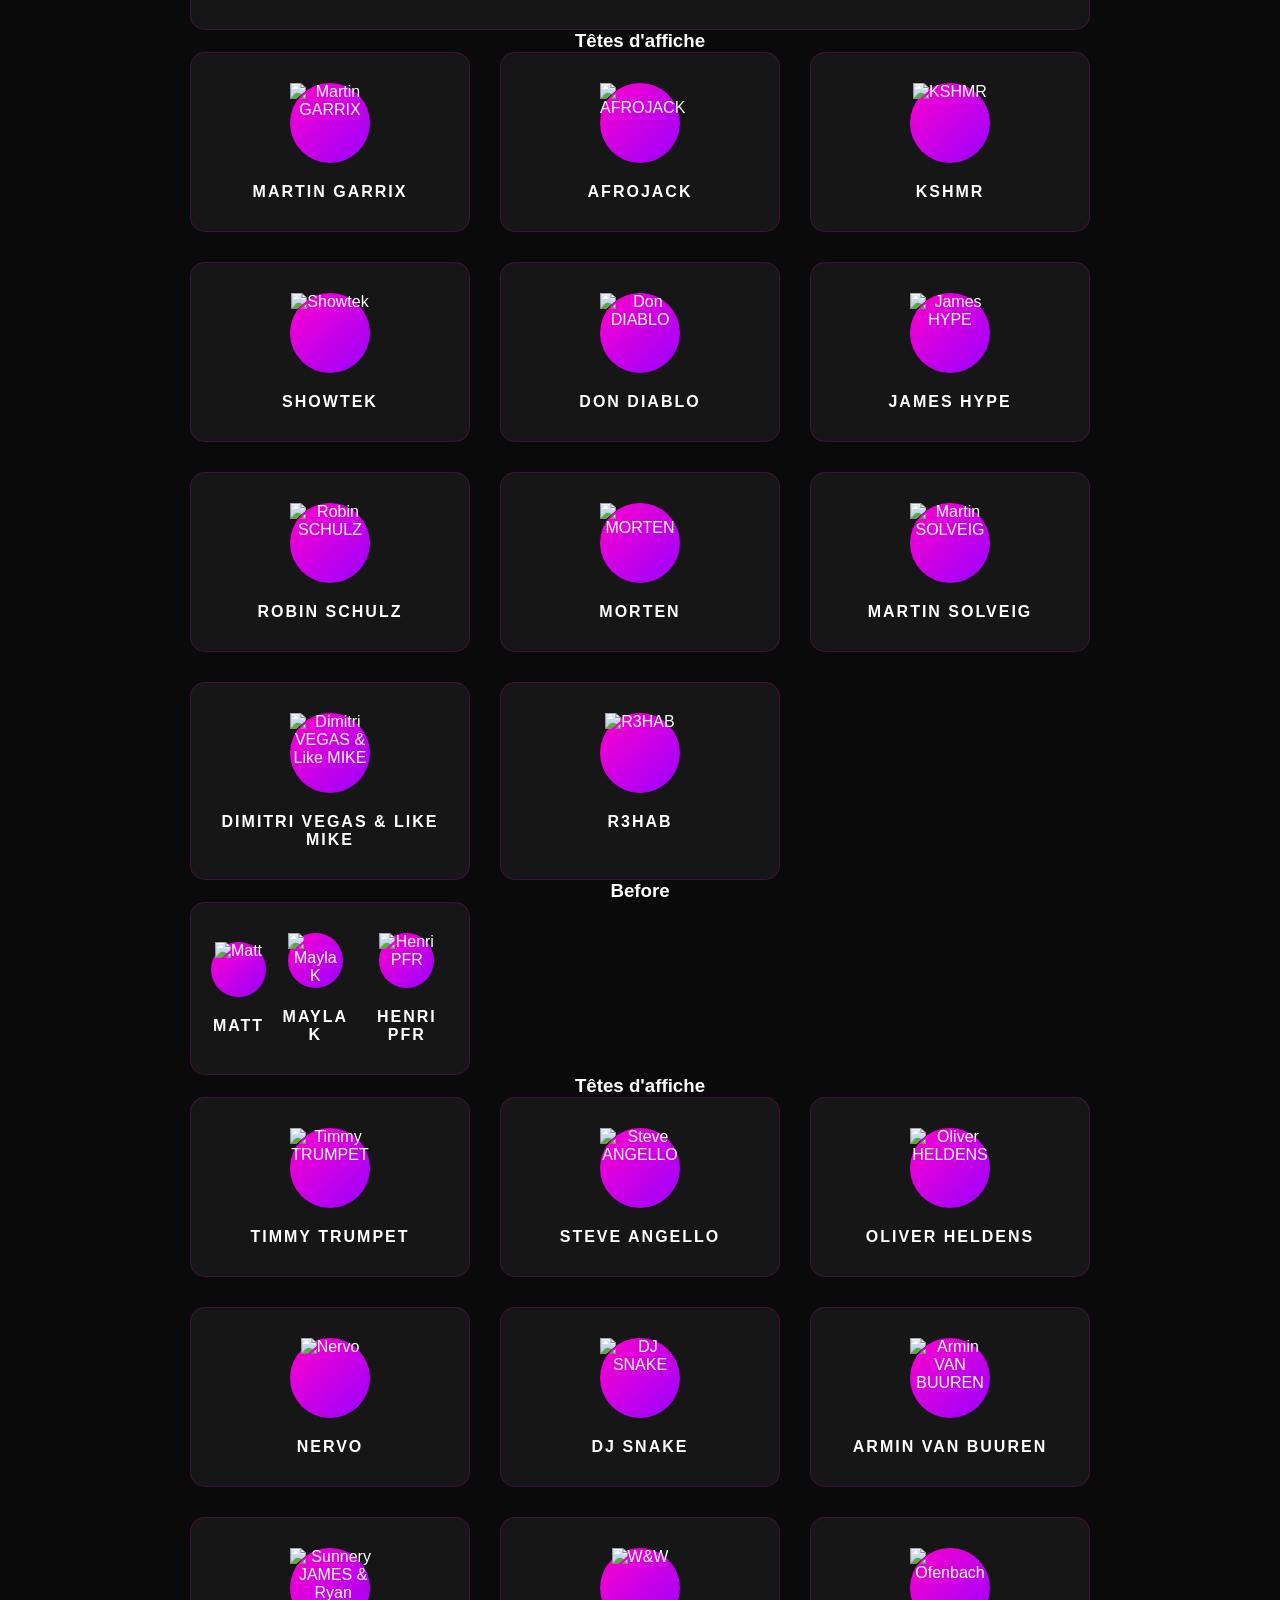
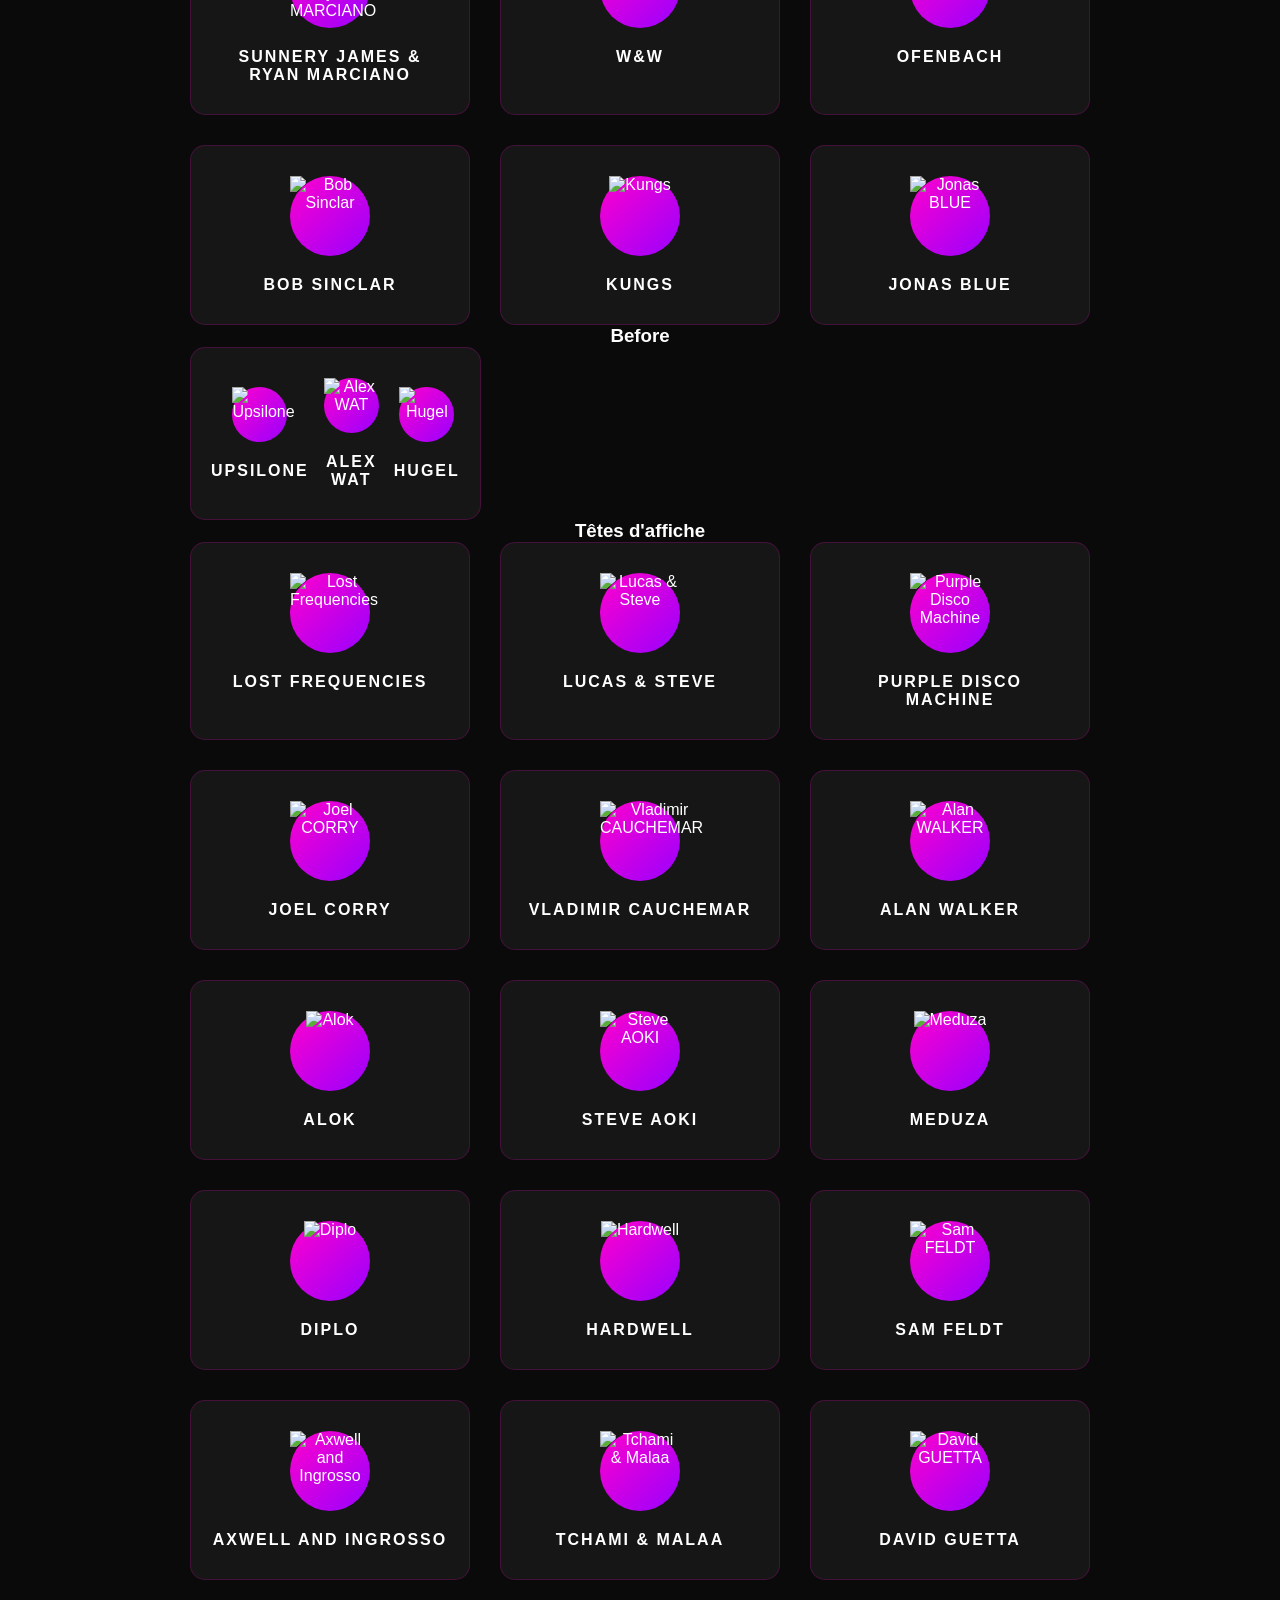
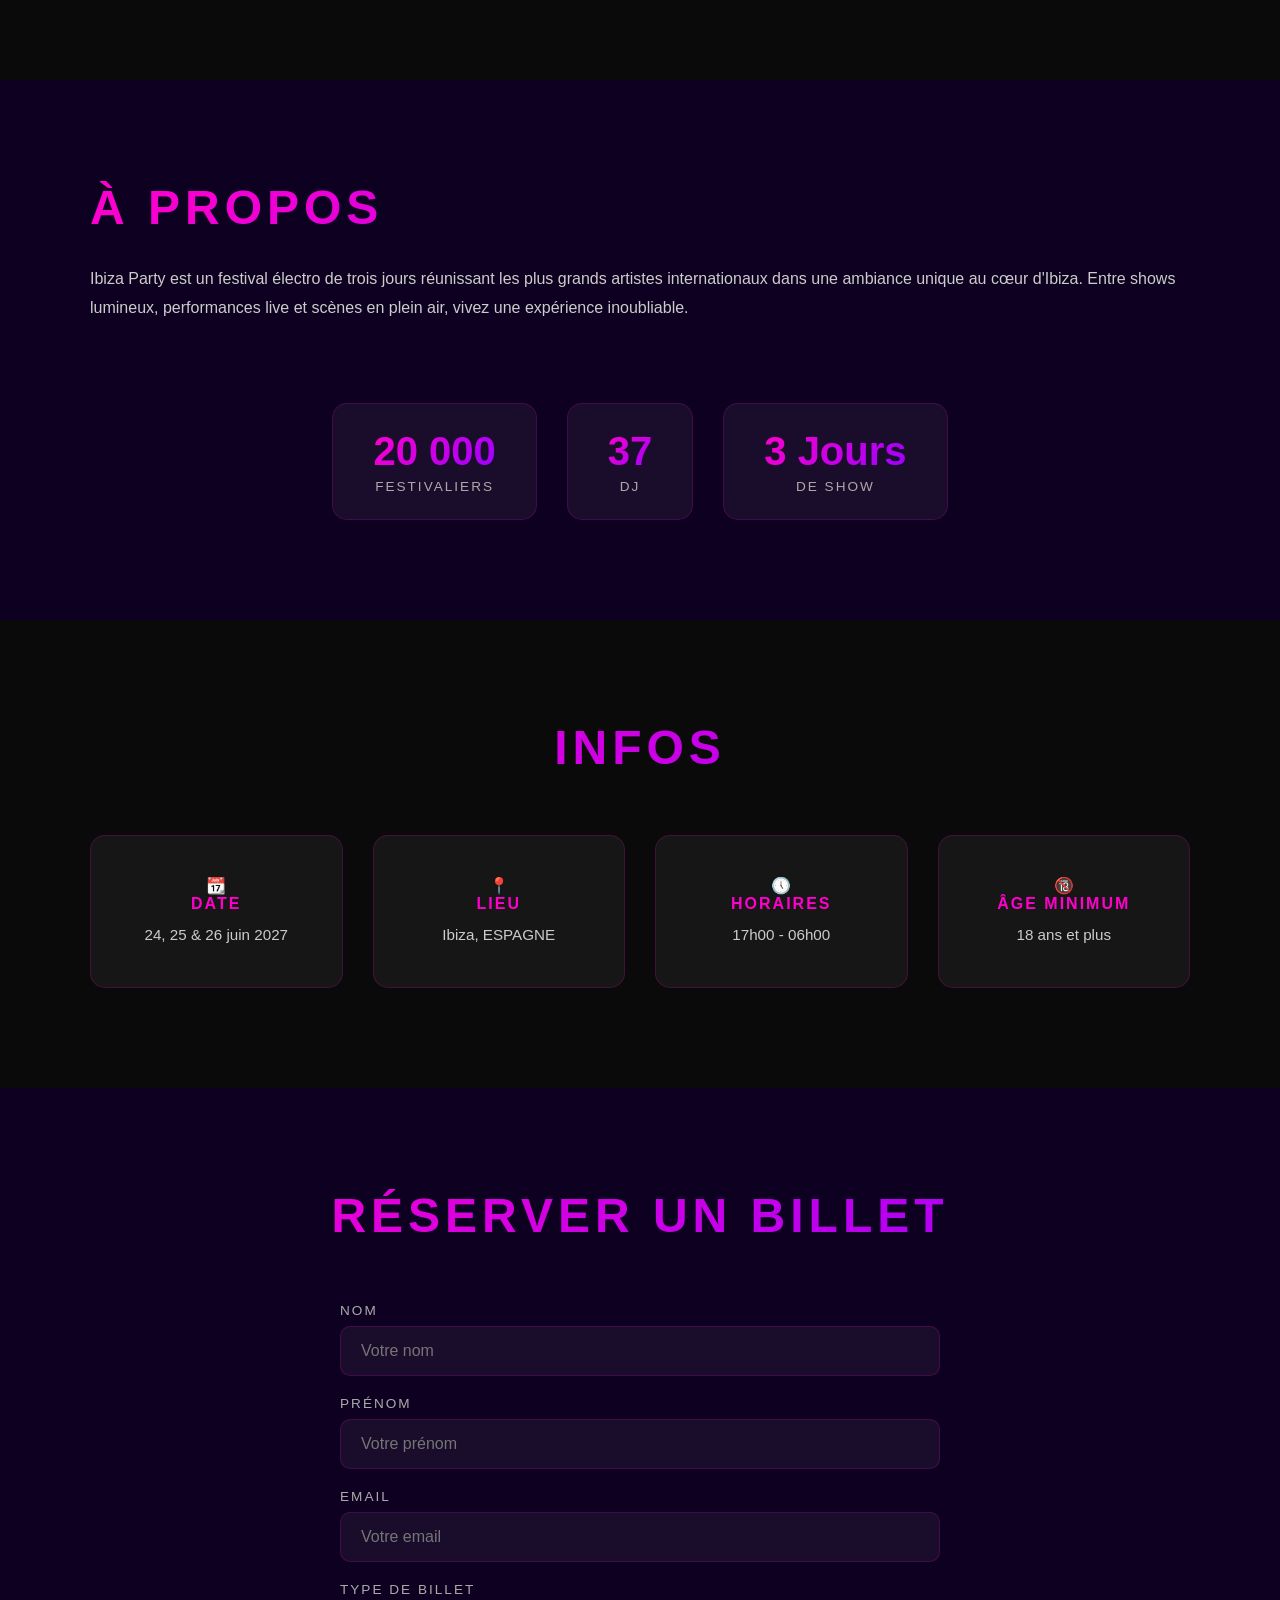
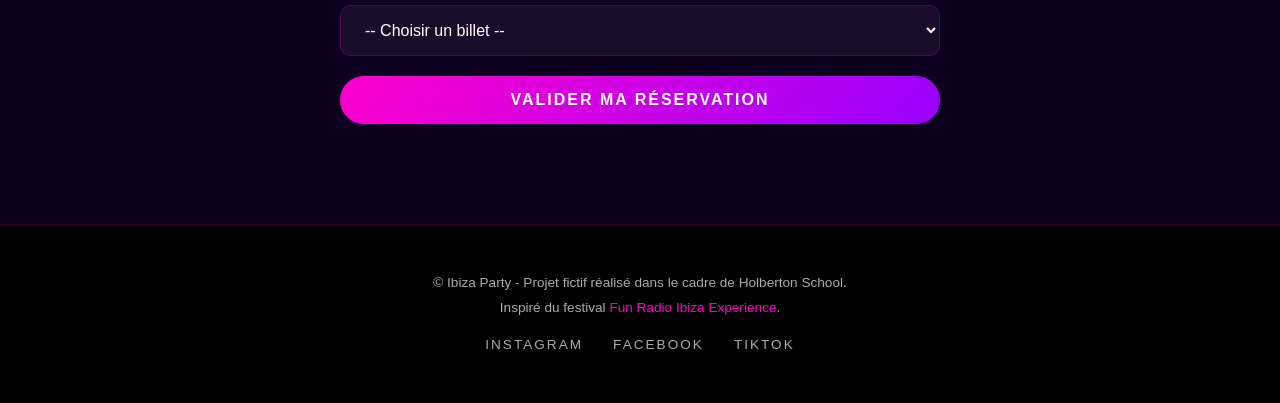
==== commit dcfe3e9d: "Improve HTML structure, accessibility, and footer security" ====
--- a/frontend/index.html
+++ b/frontend/index.html
@@ -34,9 +34,9 @@
             <div class="hero-bg"></div>
             <div class="hero-noise"></div>
             <div class="hero-content">
-                <p class="hero-date-tag">24 JUIN 2027 - IBIZA, ESPAGNE</p>
+                <p class="hero-date-tag">24-25-26 JUIN 2027 - IBIZA, ESPAGNE</p>
                 <h1 class="hero-title">
-                    <img src="./image/logo.webp" alt="">
+                    <img src="./image/logo.webp" alt="Logo Ibiza Party">
                 </h1>
                 <p class="hero-slogo">LE FESTIVAL ÉLECTRO QUI FAIT <em>VIBRER</em> LA MUSIQUE</p>
                 <a href="#billetterie" class="btn-primary">Réserver un billet</a>
@@ -66,71 +66,350 @@
         <!-- LINE-UP -->
         
         <section id="line-up">
-            <h2>Line-Up</h2>
-            <h3 class="lineup-category">Before</h3>
-            <div class="lineup-grid lineup-before">
-                <div class="dj-card dj-card-b3b">
-                    <span class="b3b-tag">B3B</span>
-                    <div class="dj-trio">
-                        <div class="dj-member">
-                            <div class="dj-photo"></div>
-                            <h3>Maeva CARTER</h3>
+    <h2>Line-Up</h2>
+
+    <!-- ONGLETS -->
+    <div class="lineup-tabs">
+        <button class="tab-btn active" data-day="day1">24 Juin</button>
+        <button class="tab-btn" data-day="day2">25 Juin</button>
+        <button class="tab-btn" data-day="day3">26 Juin</button>
+    </div>
+
+    <!-- JOUR 1 -->
+    <div class="tab-content active" id="day1">
+        <h3 class="lineup-category">Before</h3>
+        <div class="lineup-grid lineup-before">
+            <div class="dj-card dj-card-b3b">
+                <span class="b3b-tag">B3B</span>
+                <div class="dj-trio">
+                    <div class="dj-member">
+                        <div class="dj-photo">
+                        <img src="./image/dj/maeva-carter.jpg" alt="Maeva CARTER">
                         </div>
-                        <div class="dj-member">
-                            <div class="dj-photo"></div>
-                            <h3>Mico C</h3>
+                        <h3>Maeva CARTER</h3>
+                    </div>
+                    <div class="dj-member">
+                        <div class="dj-photo">
+                        <img src="./image/dj/mico-c.jpg" alt="Mico C">
                         </div>
-                        <div class="dj-member">
-                            <div class="dj-photo"></div>
-                            <h3>Adrien TOMA</h3>
+                        <h3>Mico C</h3>
+                    </div>
+                    <div class="dj-member">
+                        <div class="dj-photo">
+                        <img src="./image/dj/adrien-toma.webp" alt="Adrien TOMA">
                         </div>
-                    </div>
-                </div>
-            </div>
-            <h3 class="lineup-category">Têtes d'affiche</h3>
-            <div class="lineup-grid">
-                <div class="dj-card">
-                    <div class="dj-photo"></div>
-                    <h3>Martin GARRIX</h3>
-                </div>
-                <div class="dj-card">
-                    <div class="dj-photo"></div>
-                    <h3>AFROJACK</h3>
-                </div>
-                <div class="dj-card">
-                    <div class="dj-photo"></div>
-                    <h3>KSHMR</h3>
-                </div>
-                <div class="dj-card">
-                    <div class="dj-photo"></div>
-                    <h3>Showtek</h3>
-                </div>
-                <div class="dj-card">
-                    <div class="dj-photo"></div>
-                    <h3>Don DIABLO</h3>
-                </div>
-                <div class="dj-card">
-                    <div class="dj-photo"></div>
-                    <h3>James HYPE</h3>
-                </div>
-                <div class="dj-card">
-                    <div class="dj-photo"></div>
-                    <h3>Martin SOLVEIG</h3>
-                </div>
-                <div class="dj-card">
-                    <div class="dj-photo"></div>
-                    <h3>Dimitri VEGAS</h3>
-                </div>
-            </div>
-
-        </section>
+                        <h3>Adrien TOMA</h3>
+                    </div>
+                </div>
+            </div>
+        </div>
+        <h3 class="lineup-category">Têtes d'affiche</h3>
+        <div class="lineup-grid">
+            <div class="dj-card">
+                <div class="dj-photo">
+                <img src="./image/dj/martin-garrix.jpg" alt="Martin GARRIX">
+                </div>
+                <h3>Martin GARRIX</h3>
+            </div>
+            <div class="dj-card">
+                <div class="dj-photo">
+                <img src="./image/dj/afrojack.jpg" alt="AFROJACK">
+                </div>
+                <h3>AFROJACK</h3>
+            </div>
+            <div class="dj-card">
+                <div class="dj-photo">
+                <img src="./image/dj/kshmr.webp" alt="KSHMR">
+                </div>
+                <h3>KSHMR</h3>
+            </div>
+            <div class="dj-card">
+                <div class="dj-photo">
+                <img src="./image/dj/showtek.jpg" alt="Showtek">
+                </div>
+                <h3>Showtek</h3>
+            </div>
+            <div class="dj-card">
+                <div class="dj-photo">
+                <img src="./image/dj/don-diablo.jpg" alt="Don DIABLO">
+                </div>
+                <h3>Don DIABLO</h3>
+            </div>
+            <div class="dj-card">
+                <div class="dj-photo">
+                <img src="./image/dj/james-hype.webp" alt="James HYPE">
+                </div>
+                <h3>James HYPE</h3>
+            </div>
+            <div class="dj-card">
+                <div class="dj-photo">
+                <img src="./image/dj/robin-schulz.jpg" alt="Robin SCHULZ">
+                </div>
+                <h3>Robin SCHULZ</h3>
+            </div>
+            <div class="dj-card">
+                <div class="dj-photo">
+                <img src="./image/dj/morten.webp" alt="MORTEN">
+                </div>
+                <h3>MORTEN</h3>
+            </div>
+            <div class="dj-card">
+                <div class="dj-photo">
+                <img src="./image/dj/martin-solveig.png" alt="Martin SOLVEIG">
+                </div>
+                <h3>Martin SOLVEIG</h3>
+            </div>
+            <div class="dj-card">
+                <div class="dj-photo">
+                <img src="./image/dj/dimitri-vegas-like-mike.jpg" alt="Dimitri VEGAS & Like MIKE">
+                </div>
+                <h3>Dimitri VEGAS & Like MIKE</h3>
+            </div>
+            <div class="dj-card">
+                <div class="dj-photo">
+                <img src="./image/dj/r3hab.jpg" alt="R3HAB">
+                </div>
+                <h3>R3HAB</h3>
+            </div>
+        </div>
+    </div>
+
+    <!-- JOUR 2 -->
+<!-- JOUR 2 -->
+<div class="tab-content" id="day2">
+    <h3 class="lineup-category">Before</h3>
+    <div class="lineup-grid">
+        <div class="dj-card dj-card-before">
+            <div class="dj-trio">
+                <div class="dj-member">
+                    <div class="dj-photo">
+                    <img src="./image/dj/matt.jpg" alt="Matt">
+                    </div>
+                    <h3>Matt</h3>
+                </div>
+                <div class="dj-member">
+                    <div class="dj-photo">
+                    <img src="./image/dj/mayla-k.jpg" alt="Mayla K">
+                    </div>
+                    <h3>Mayla K</h3>
+                </div>
+                <div class="dj-member">
+                    <div class="dj-photo">
+                    <img src="./image/dj/henri-pfr.jpg" alt="Henri PFR">
+                    </div>
+                    <h3>Henri PFR</h3>
+                </div>
+            </div>
+        </div>
+    </div>
+        <h3 class="lineup-category">Têtes d'affiche</h3>
+        <div class="lineup-grid">
+            <div class="dj-card">
+                <div class="dj-photo">
+                <img src="./image/dj/timmy-trumpet.jpg" alt="Timmy TRUMPET">
+                </div>
+                <h3>Timmy TRUMPET</h3>
+            </div>
+            <div class="dj-card">
+                <div class="dj-photo">
+                <img src="./image/dj/steve-angello.jpg" alt="Steve ANGELLO">
+                </div>
+                <h3>Steve ANGELLO</h3>
+            </div>
+            <div class="dj-card">
+                <div class="dj-photo">
+                <img src="./image/dj/oliver-heldens.jpeg" alt="Oliver HELDENS">
+                </div>
+                <h3>Oliver HELDENS</h3>
+            </div>
+            <div class="dj-card">
+                <div class="dj-photo">
+            <img src="./image/dj/nervo.webp" alt="Nervo">
+                </div>
+                <h3>Nervo</h3>
+            </div>
+            <div class="dj-card">
+            <div class="dj-photo">
+            <img src="./image/dj/dj-snake.avif" alt="DJ SNAKE">
+            </div>
+            <h3>DJ SNAKE</h3>
+        </div>
+        <div class="dj-card">
+            <div class="dj-photo">
+            <img src="./image/dj/armin-van-buuren.jpg" alt="Armin VAN BUUREN">
+            </div>
+            <h3>Armin VAN BUUREN</h3>
+        </div>
+        <div class="dj-card">
+            <div class="dj-photo">
+            <img src="./image/dj/sunnery-james-ryan-marciano.jpg" alt="Sunnery JAMES & Ryan MARCIANO">
+            </div>
+            <h3>Sunnery JAMES & Ryan MARCIANO</h3>
+        </div>
+        <div class="dj-card">
+            <div class="dj-photo">
+            <img src="./image/dj/w-w.jpg" alt="W&W">
+            </div>
+            <h3>W&W</h3>
+        </div>
+        <div class="dj-card">
+            <div class="dj-photo">
+            <img src="./image/dj/ofenbach.jpg" alt="Ofenbach">
+            </div>
+            <h3>Ofenbach</h3>
+        </div>
+        <div class="dj-card">
+            <div class="dj-photo">
+            <img src="./image/dj/bob-sinclar.jpg" alt="Bob Sinclar">
+            </div>
+            <h3>Bob Sinclar</h3>
+        </div>
+        <div class="dj-card">
+            <div class="dj-photo">
+            <img src="./image/dj/kungs.jpg" alt="Kungs">
+            </div>
+            <h3>Kungs</h3>
+        </div>
+        <div class="dj-card">
+            <div class="dj-photo">
+            <img src="./image/dj/jonas-blue.webp" alt="Jonas BLUE">
+            </div>
+            <h3>Jonas BLUE</h3>
+        </div>
+    </div>
+</div>
+
+   <!-- JOUR 3 -->
+<div class="tab-content" id="day3">
+    <h3 class="lineup-category">Before</h3>
+    <div class="lineup-grid">
+        <div class="dj-card dj-card-before">
+            <div class="dj-trio">
+                <div class="dj-member">
+                    <div class="dj-photo">
+                    <img src="./image/dj/upsilone.webp" alt="Upsilone">
+                    </div>
+                    <h3>Upsilone</h3>
+                </div>
+                <div class="dj-member">
+                    <div class="dj-photo">
+                    <img src="./image/dj/alex-wat.webp" alt="Alex WAT">
+                    </div>
+                    <h3>Alex WAT</h3>
+                </div>
+                <div class="dj-member">
+                    <div class="dj-photo">
+                    <img src="./image/dj/hugel.jpg" alt="Hugel">
+                    </div>
+                    <h3>Hugel</h3>
+                </div>
+            </div>
+        </div>
+    </div>
+    <h3 class="lineup-category">Têtes d'affiche</h3>
+    <div class="lineup-grid">
+        <div class="dj-card">
+            <div class="dj-photo">
+            <img src="./image/dj/lost-frequencies.png" alt="Lost Frequencies">
+            </div>
+            <h3>Lost Frequencies</h3>
+        </div>
+        <div class="dj-card">
+            <div class="dj-photo">
+            <img src="./image/dj/lucas-steve.webp" alt="Lucas & Steve">
+            </div>
+            <h3>Lucas & Steve</h3>
+        </div>
+        <div class="dj-card">
+            <div class="dj-photo">
+            <img src="./image/dj/purple-disco-machine.jpg" alt="Purple Disco Machine">
+            </div>
+            <h3>Purple Disco Machine</h3>
+        </div>
+        <div class="dj-card">
+            <div class="dj-photo">
+            <img src="./image/dj/joel-corry.webp" alt="Joel CORRY">
+            </div>
+            <h3>Joel CORRY</h3>
+        </div>
+        <div class="dj-card">
+            <div class="dj-photo">
+            <img src="./image/dj/vladimir-cauchemar.png" alt="Vladimir CAUCHEMAR">
+            </div>
+            <h3>Vladimir CAUCHEMAR</h3>
+        </div>
+        <div class="dj-card">
+            <div class="dj-photo">
+            <img src="./image/dj/alan-walker.avif" alt="Alan WALKER">
+            </div>
+            <h3>Alan WALKER</h3>
+        </div>
+        <div class="dj-card">
+            <div class="dj-photo">
+            <img src="./image/dj/alok.webp" alt="Alok">
+            </div>
+            <h3>Alok</h3>
+        </div>
+        <div class="dj-card">
+            <div class="dj-photo">
+            <img src="./image/dj/steve-aoki.jpg" alt="Steve AOKI">
+            </div>
+            <h3>Steve AOKI</h3>
+        </div>
+        <div class="dj-card">
+            <div class="dj-photo">
+            <img src="./image/dj/meduza.webp" alt="Meduza">
+            </div>
+            <h3>Meduza</h3>
+        </div>
+        <div class="dj-card">
+            <div class="dj-photo">
+            <img src="./image/dj/diplo.jpeg" alt="Diplo">
+            </div>
+            <h3>Diplo</h3>
+        </div>
+        <div class="dj-card">
+            <div class="dj-photo">
+            <img src="./image/dj/hardwell.jpg" alt="Hardwell">
+            </div>
+            <h3>Hardwell</h3>
+        </div>
+        <div class="dj-card">
+            <div class="dj-photo">
+            <img src="./image/dj/sam-feldt.jpeg" alt="Sam FELDT">
+            </div>
+            <h3>Sam FELDT</h3>
+        </div>
+        <div class="dj-card">
+            <div class="dj-photo">
+            <img src="./image/dj/axwell-ingrosso.webp" alt="Axwell and Ingrosso">
+            </div>
+            <h3>Axwell and Ingrosso</h3>
+        </div>
+        <div class="dj-card">
+            <div class="dj-photo">
+            <img src="./image/dj/tchami-malaa.jpg" alt="Tchami & Malaa">
+            </div>
+            <h3>Tchami & Malaa</h3>
+        </div>
+        <div class="dj-card">
+            <div class="dj-photo">
+            <img src="./image/dj/david-guetta.webp" alt="David GUETTA">
+            </div>
+            <h3>David GUETTA</h3>
+        </div>
+    </div>
+</div>
+
+</section>
         <!-- À propos -->
         <section id="about">
             <div class="about-container">
                 <div class="about-text">
                     <h2>À propos</h2>
                     <p>
-                        A completer descrition
+                    Ibiza Party est un festival électro de trois jours réunissant les plus grands artistes internationaux dans une ambiance unique au cœur d'Ibiza. 
+                    Entre shows lumineux, performances live et scènes en plein air, vivez une expérience inoubliable.
                     </p>
                     <p>
 
@@ -142,11 +421,11 @@
                         <span class="stat-label">festivaliers</span>
                     </div>
                     <div class="about-stat">
-                        <span class="stat-number">15</span>
+                        <span class="stat-number">37</span>
                         <span class="stat-label">DJ</span>
                     </div>
                     <div class="about-stat">
-                        <span class="stat-number">13h</span>
+                        <span class="stat-number">3 Jours</span>
                         <span class="stat-label">de show</span>
                     </div>
                 </div>
@@ -157,22 +436,22 @@
             <h2>Infos</h2>
             <div class="infos-grid">
                 <div class="info-block">
-                    <span class="info-icon"></span>
+                    <span class="info-icon">📆</span>
                     <h3>Date</h3>
-                    <p>24 juin 2027</p>
+                    <p>24, 25 & 26 juin 2027</p>
                 </div>
                 <div class="info-block">
-                    <span class="info-icon"></span>
+                    <span class="info-icon">📍</span>
                     <h3>Lieu</h3>
                     <p>Ibiza, ESPAGNE</p>
                 </div>
                 <div class="info-block">
-                    <span class="info-icon"></span>
+                    <span class="info-icon">🕔</span>
                     <h3>Horaires</h3>
                     <p>17h00 - 06h00</p>
                 </div>
                 <div class="info-block">
-                    <span class="info-icon"></span>
+                    <span class="info-icon">🔞</span>
                     <h3>Âge minimum</h3>
                     <p>18 ans et plus</p>
                 </div>
@@ -200,6 +479,8 @@
                         <select id="ticket" name="ticket" required>
                             <option value="">-- Choisir un billet --</option>
                             <option value="1jour">Pass 1 Jour</option>
+                            <option value="2jours">Pass 2 Jours</option>
+                            <option value="3jours">Pass Jours Complets</option>
                             <option value="vip">Pass VIP</option>
                         </select>
                     </div>
@@ -213,7 +494,7 @@
     </main>
     <footer>
         <p>© <span id="date"></span> Ibiza Party - Projet fictif réalisé dans le cadre de Holberton School.</p>
-        <p class="footer-inspiration">Inspiré du festival <a href="https://funradioibizaexperience.fr/" target="_blank">Fun Radio Ibiza Experience</a>.</p>
+        <p class="footer-inspiration">Inspiré du festival <a href="https://funradioibizaexperience.fr/" target="_blank" rel="noopener noreferrer">Fun Radio Ibiza Experience</a>.</p>
         <ul class="footer-links">
             <li><a href="#">Instagram</a></li>
             <li><a href="#">Facebook</a></li>
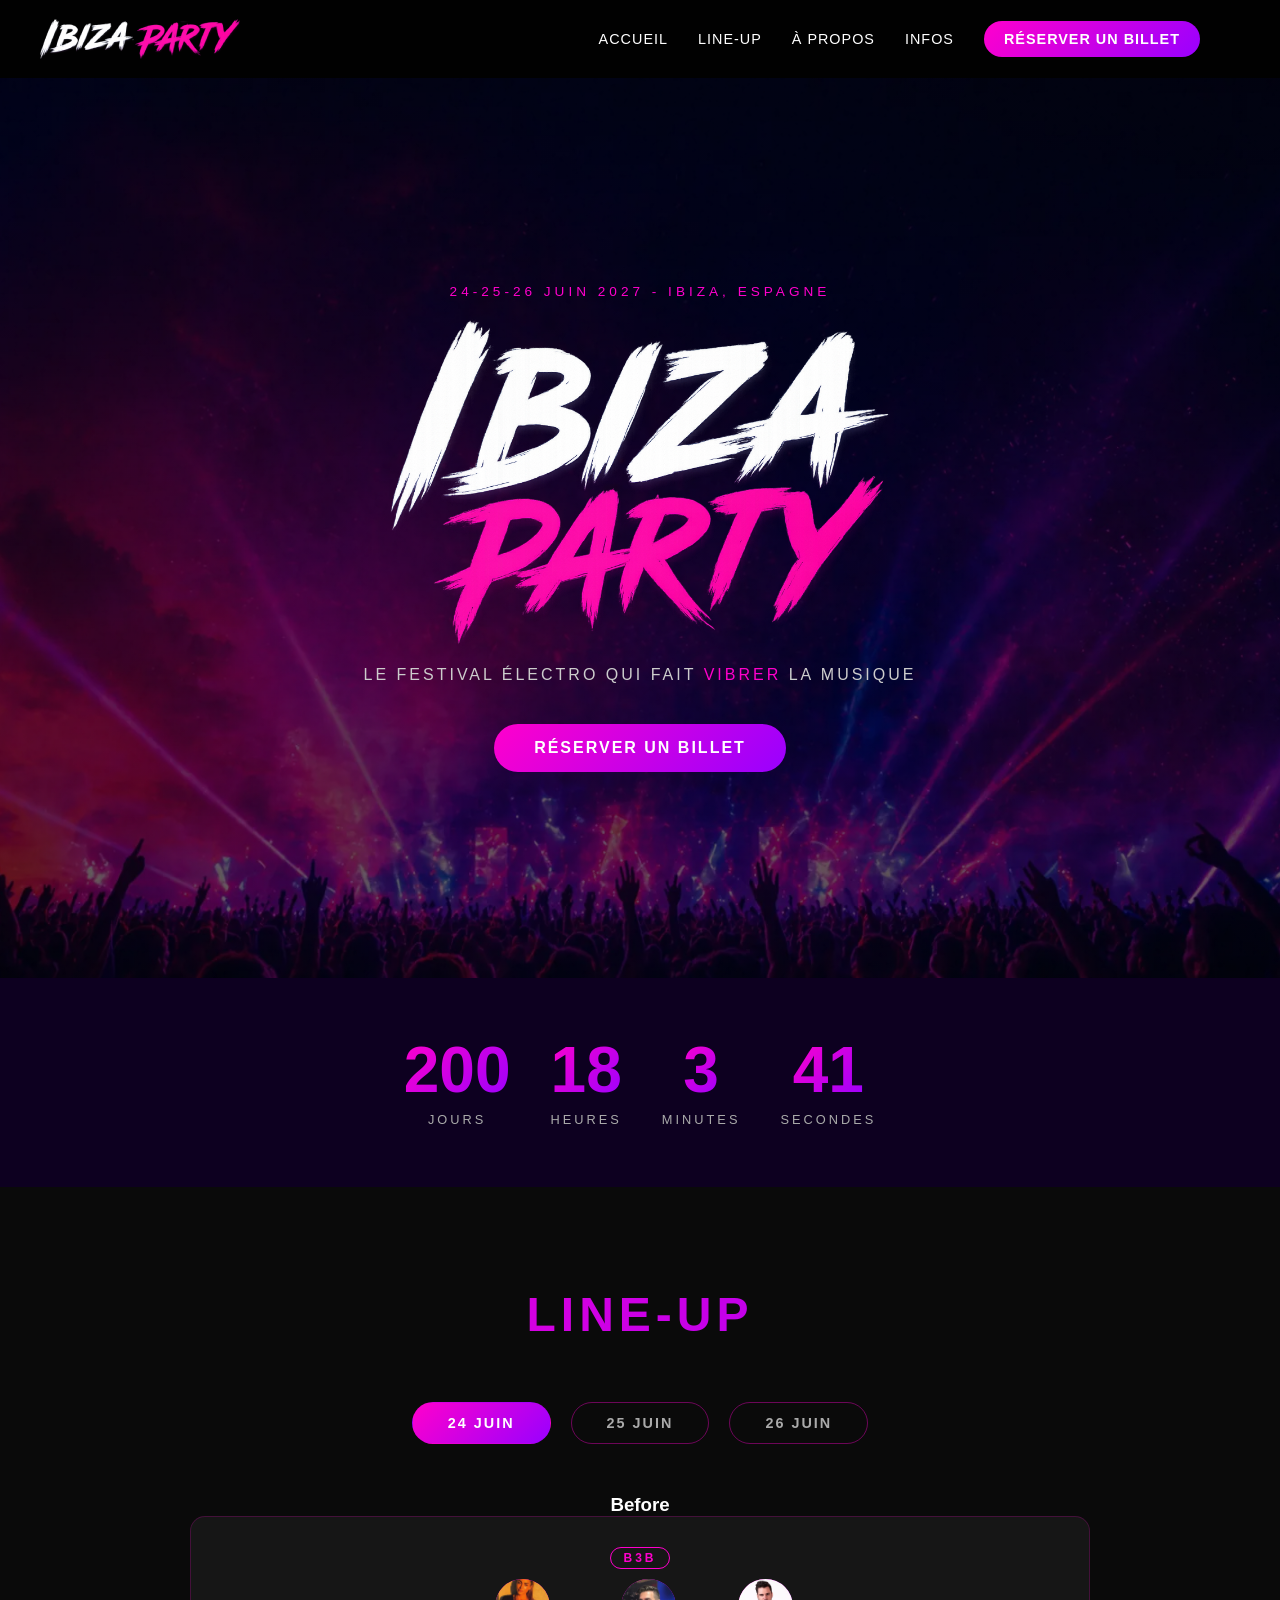
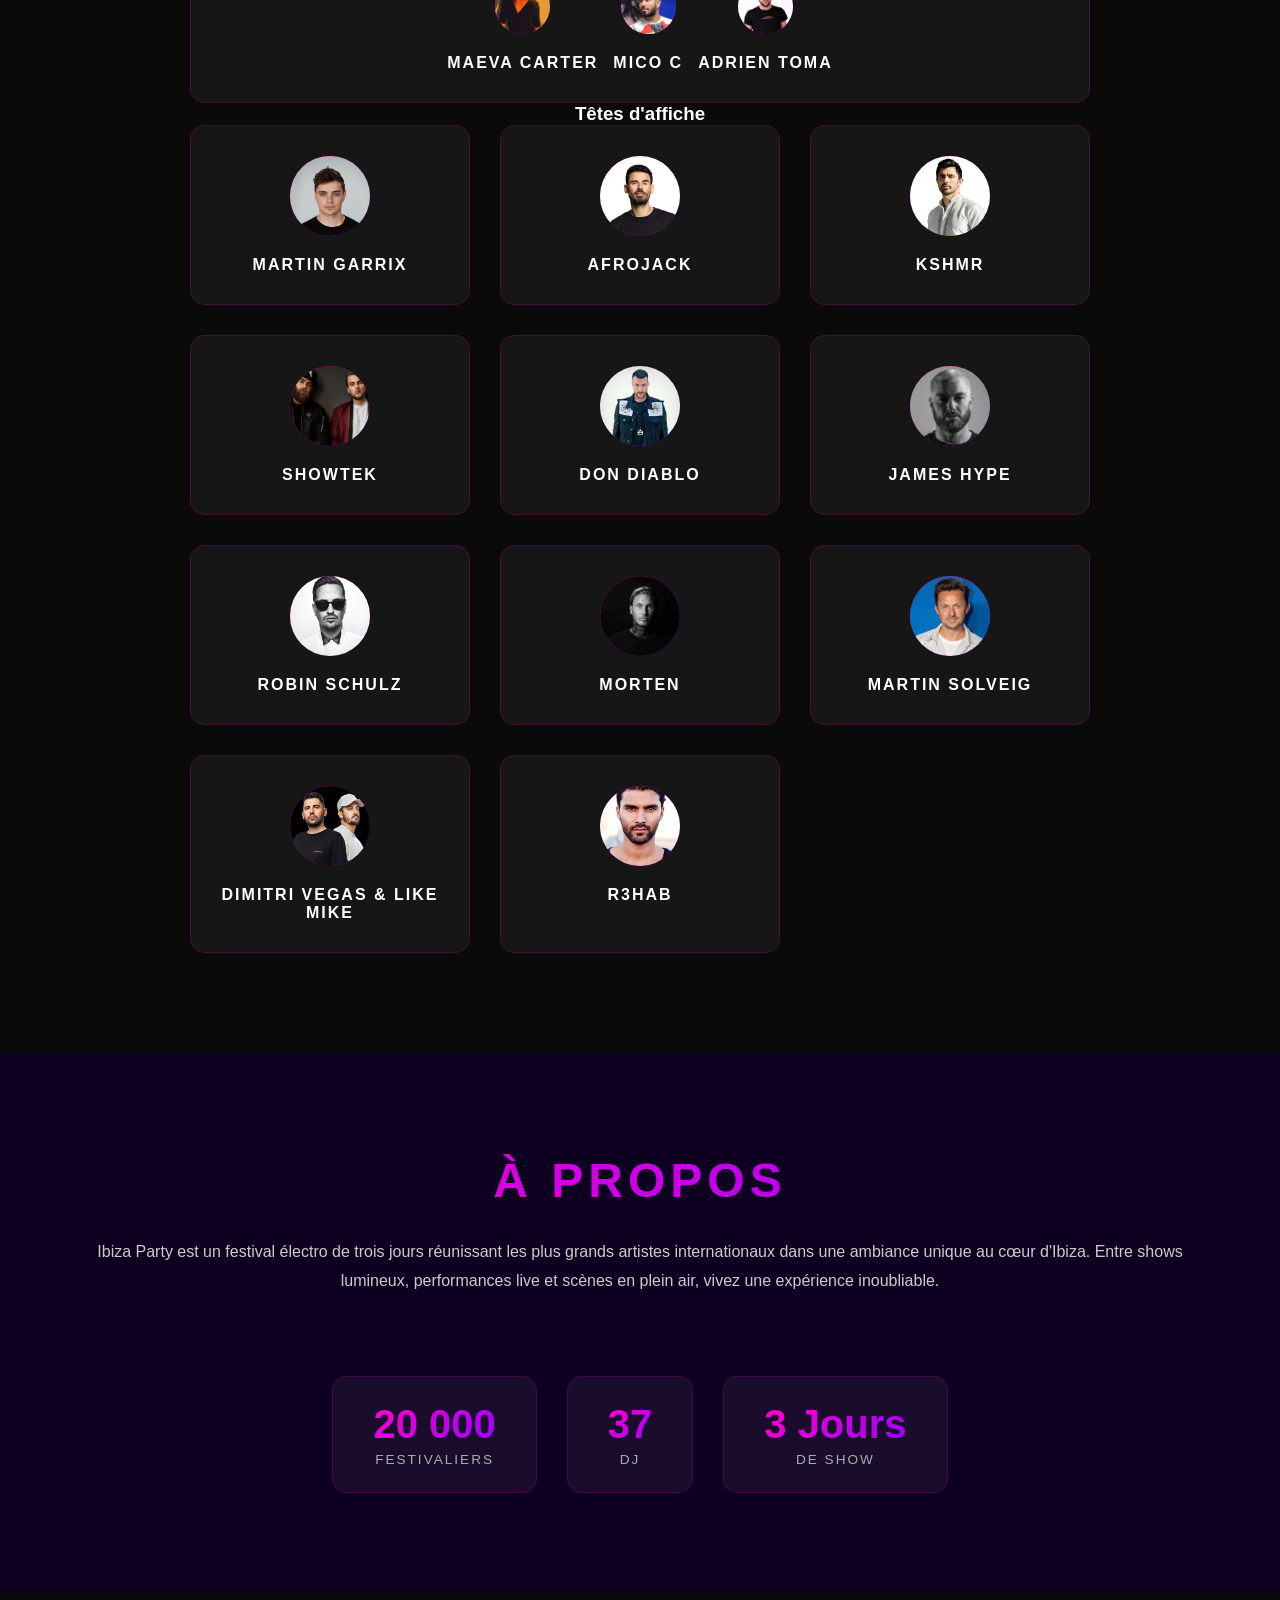
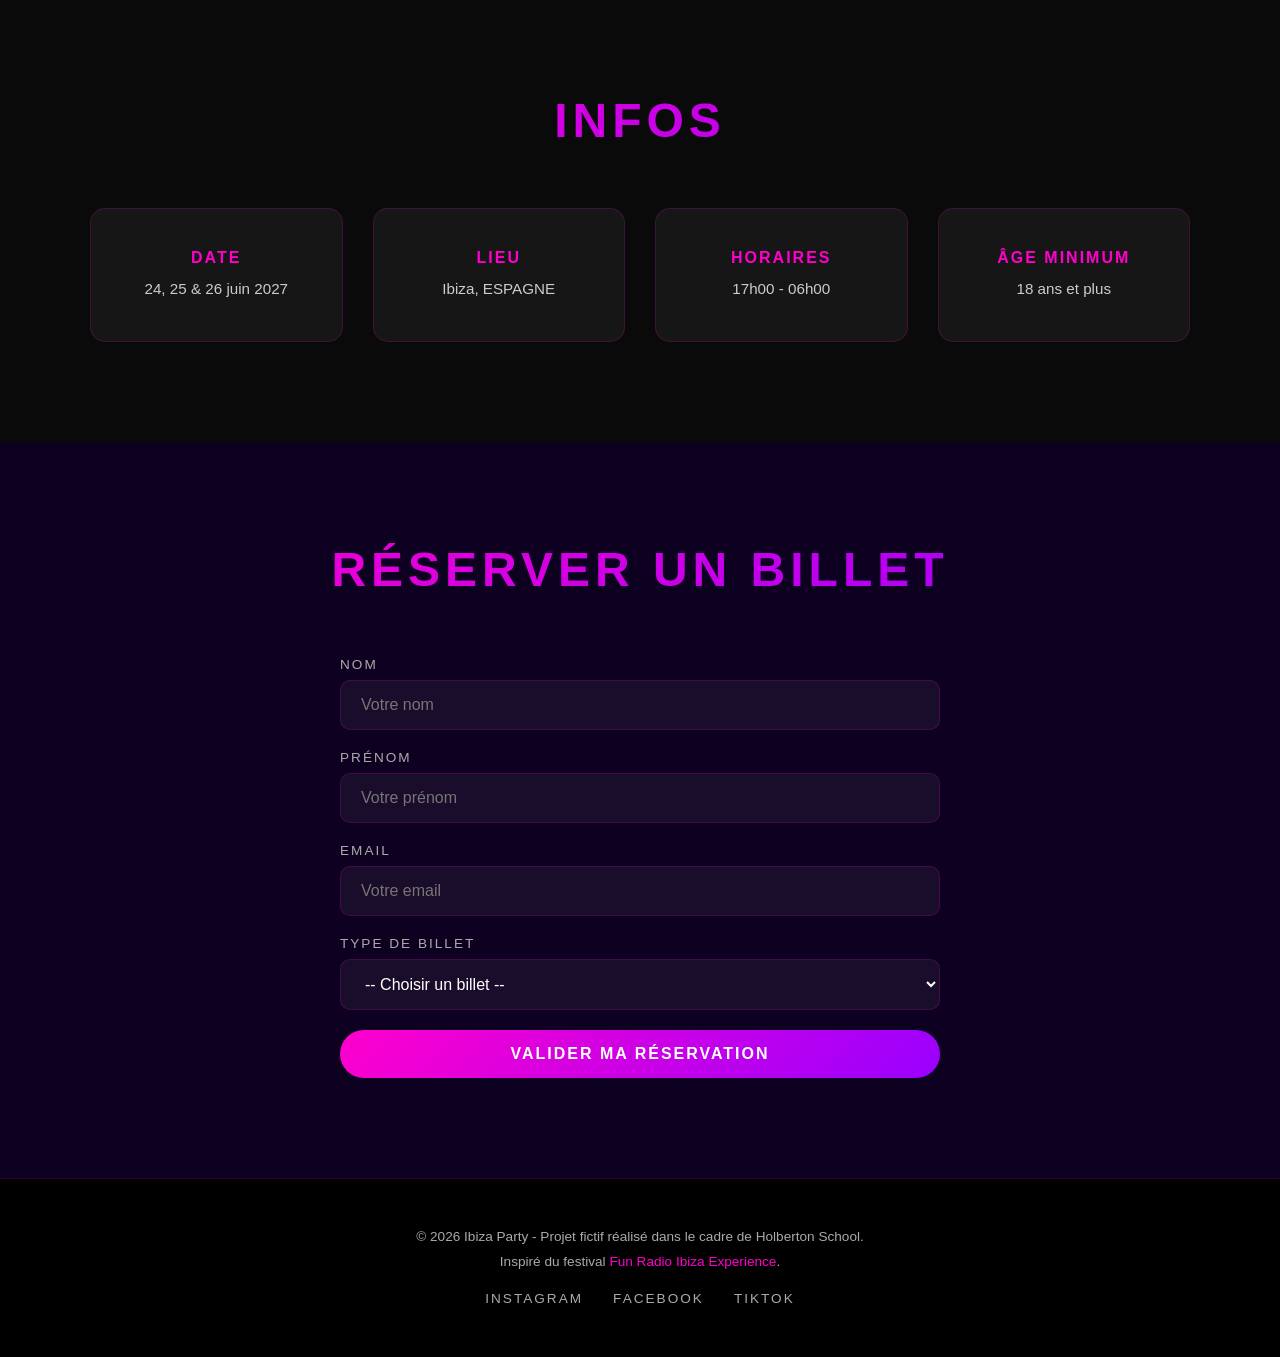
==== commit 33249f13: "feat(frontend): improve ticket reservation interface" ====
--- a/frontend/index.html
+++ b/frontend/index.html
@@ -436,22 +436,22 @@
             <h2>Infos</h2>
             <div class="infos-grid">
                 <div class="info-block">
-                    <span class="info-icon">📆</span>
+                    <span class="info-icon"></span>
                     <h3>Date</h3>
                     <p>24, 25 & 26 juin 2027</p>
                 </div>
                 <div class="info-block">
-                    <span class="info-icon">📍</span>
+                    <span class="info-icon"></span>
                     <h3>Lieu</h3>
                     <p>Ibiza, ESPAGNE</p>
                 </div>
                 <div class="info-block">
-                    <span class="info-icon">🕔</span>
+                    <span class="info-icon"></span>
                     <h3>Horaires</h3>
                     <p>17h00 - 06h00</p>
                 </div>
                 <div class="info-block">
-                    <span class="info-icon">🔞</span>
+                    <span class="info-icon"></span>
                     <h3>Âge minimum</h3>
                     <p>18 ans et plus</p>
                 </div>
@@ -486,7 +486,8 @@
                     </div>
                     <button type="submit" class="btn-primary">Valider ma réservation</button>
                 </form>
-                <div id="confirmation-message" style="display:none;">
+                <div id="reservation-message" class="reservation-message" aria-live="polite"></div>
+                <div id="confirmation-message">
                     <p>Votre réservation a bien été prise en compte.</p>
                 </div>
             </div>
@@ -504,4 +505,4 @@
     <script src="script.js"></script>
 </body>
 
-</html>+</html>
--- a/frontend/style.css
+++ b/frontend/style.css
@@ -234,6 +234,11 @@
     text-align: center;
 }
 
+#line-up {
+  position: relative;
+  min-height: 1200px; /* important pour éviter disparition */
+}
+
 #line-up h2 {
     font-size: 3rem;
     font-weight: 900;
@@ -253,6 +258,7 @@
     margin: 0 auto;
 }
 
+
 .dj-card {
     background: rgba(255, 255, 255, 0.05);
     border: 1px solid rgba(255, 0, 204, 0.2);
@@ -274,6 +280,13 @@
     margin: 0 auto 20px auto;
 }
 
+.dj-photo img {
+    width: 100%;
+    height: 100%;
+    object-fit: cover;
+    border-radius: 50%;
+}
+
 .dj-card h3 {
     font-size: 1rem;
     font-weight: 700;
@@ -305,6 +318,9 @@
     width: 55px;
     height: 55px;
     margin: 0 auto 10px auto;
+}
+.dj-card-before {
+    grid-column: span 3;
 }
 
 .b3b-tag {
@@ -343,6 +359,7 @@
 
 .about-text {
     flex: 1;
+    text-align: center;
 }
 
 .about-text h2 {
@@ -523,14 +540,21 @@
     color: #ffffff;
     margin-top: 20px;
 }
-#confirmation-message {
-    padding: 30px;
-    background: rgba(255, 0, 204, 0.1);
-    border: 1px solid #ff00cc;
-    border-radius: 15px;
-    font-size: 1.1rem;
-    color: #ffffff;
+
+.reservation-message {
+    display: none;
     margin-top: 20px;
+    padding: 15px 20px;
+    border-radius: 10px;
+    font-size: 0.95rem;
+    line-height: 1.5;
+}
+
+.reservation-message--error {
+    display: block;
+    background: rgba(255, 70, 70, 0.12);
+    border: 1px solid #ff4646;
+    color: #ffffff;
 }
 /* ===== FOOTER ===== */
 footer {
@@ -615,4 +639,82 @@
     .infos-grid {
         grid-template-columns: 1fr;
     }
+}
+
+@media (max-width:768px){
+
+.lineup-tabs{
+    flex-direction:column;
+    align-items:center;
+}
+
+.tab-btn{
+    width:220px;
+}
+
+}
+
+/* ===== TABS LINEUP ===== */
+.lineup-tabs {
+    display: flex;
+    justify-content: center;
+    gap: 20px;
+    margin-bottom: 50px;
+}
+
+.tab-btn {
+    padding: 12px 35px;
+    border: 1px solid rgba(255, 0, 204, 0.4);
+    border-radius: 25px;
+    background: transparent;
+    color: #aaaaaa;
+    font-size: 0.9rem;
+    font-weight: 700;
+    text-transform: uppercase;
+    letter-spacing: 2px;
+    cursor: pointer;
+    transition: all 0.3s;
+}
+
+.tab-btn.active {
+    background: linear-gradient(135deg, #ff00cc, #9900ff);
+    color: #ffffff;
+    border-color: transparent;
+}
+
+.tab-content {
+    display: none;
+}
+
+.tab-content.active {
+    display: block;
+}
+
+.tab-content {
+  display: none;
+  opacity: 0;
+  transform: rotateY(90deg) scale(0.95);
+  transition: all 0.6s ease;
+}
+
+.tab-content.active {
+  display: block;
+  opacity: 1;
+  transform: rotateY(0deg) scale(1);
+}
+
+#confirmation-message {
+    display: none;
+    padding: 30px;
+    margin-top: 20px;
+    text-align: center;
+    background: rgba(0, 255, 100, 0.15);
+    border: 2px solid #00ff88;
+    border-radius: 12px;
+    color: #fff;
+    font-size: 1.2rem;
+}
+
+#confirmation-message.show {
+    display: block;
 }
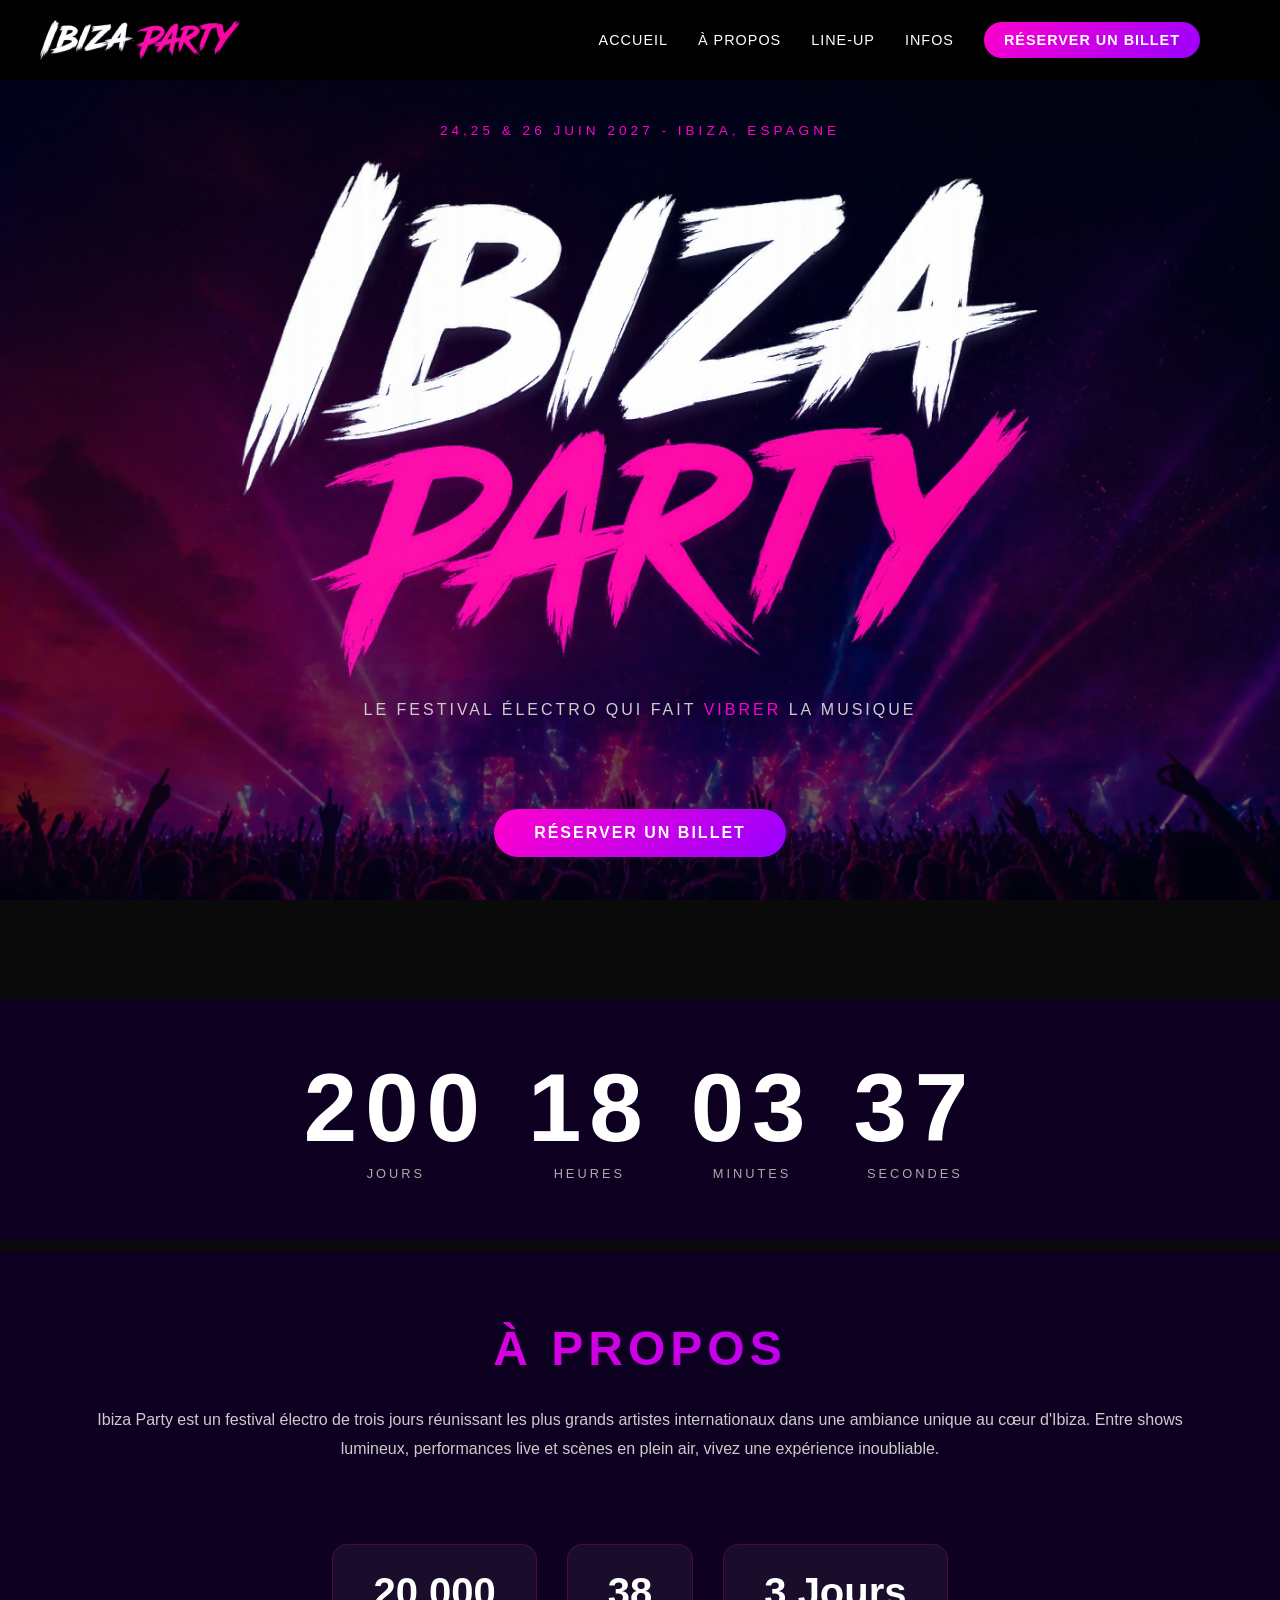
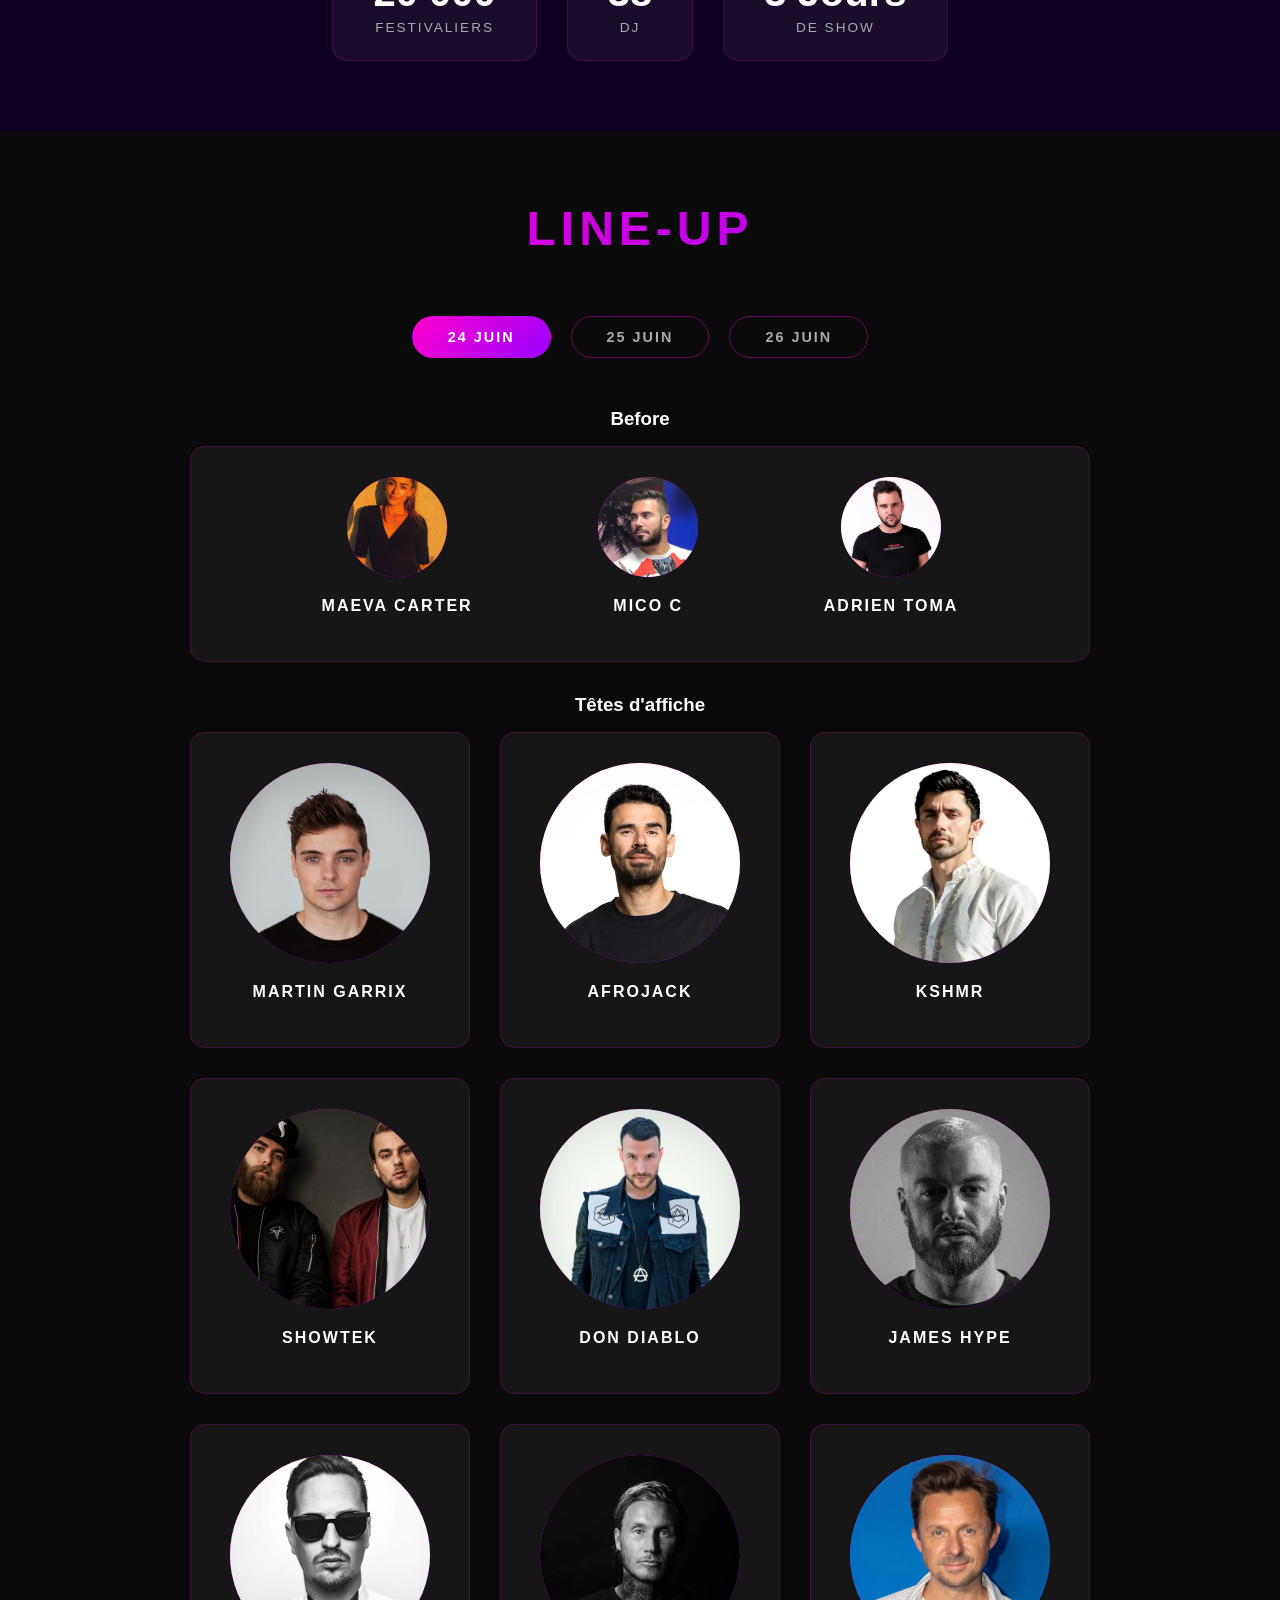
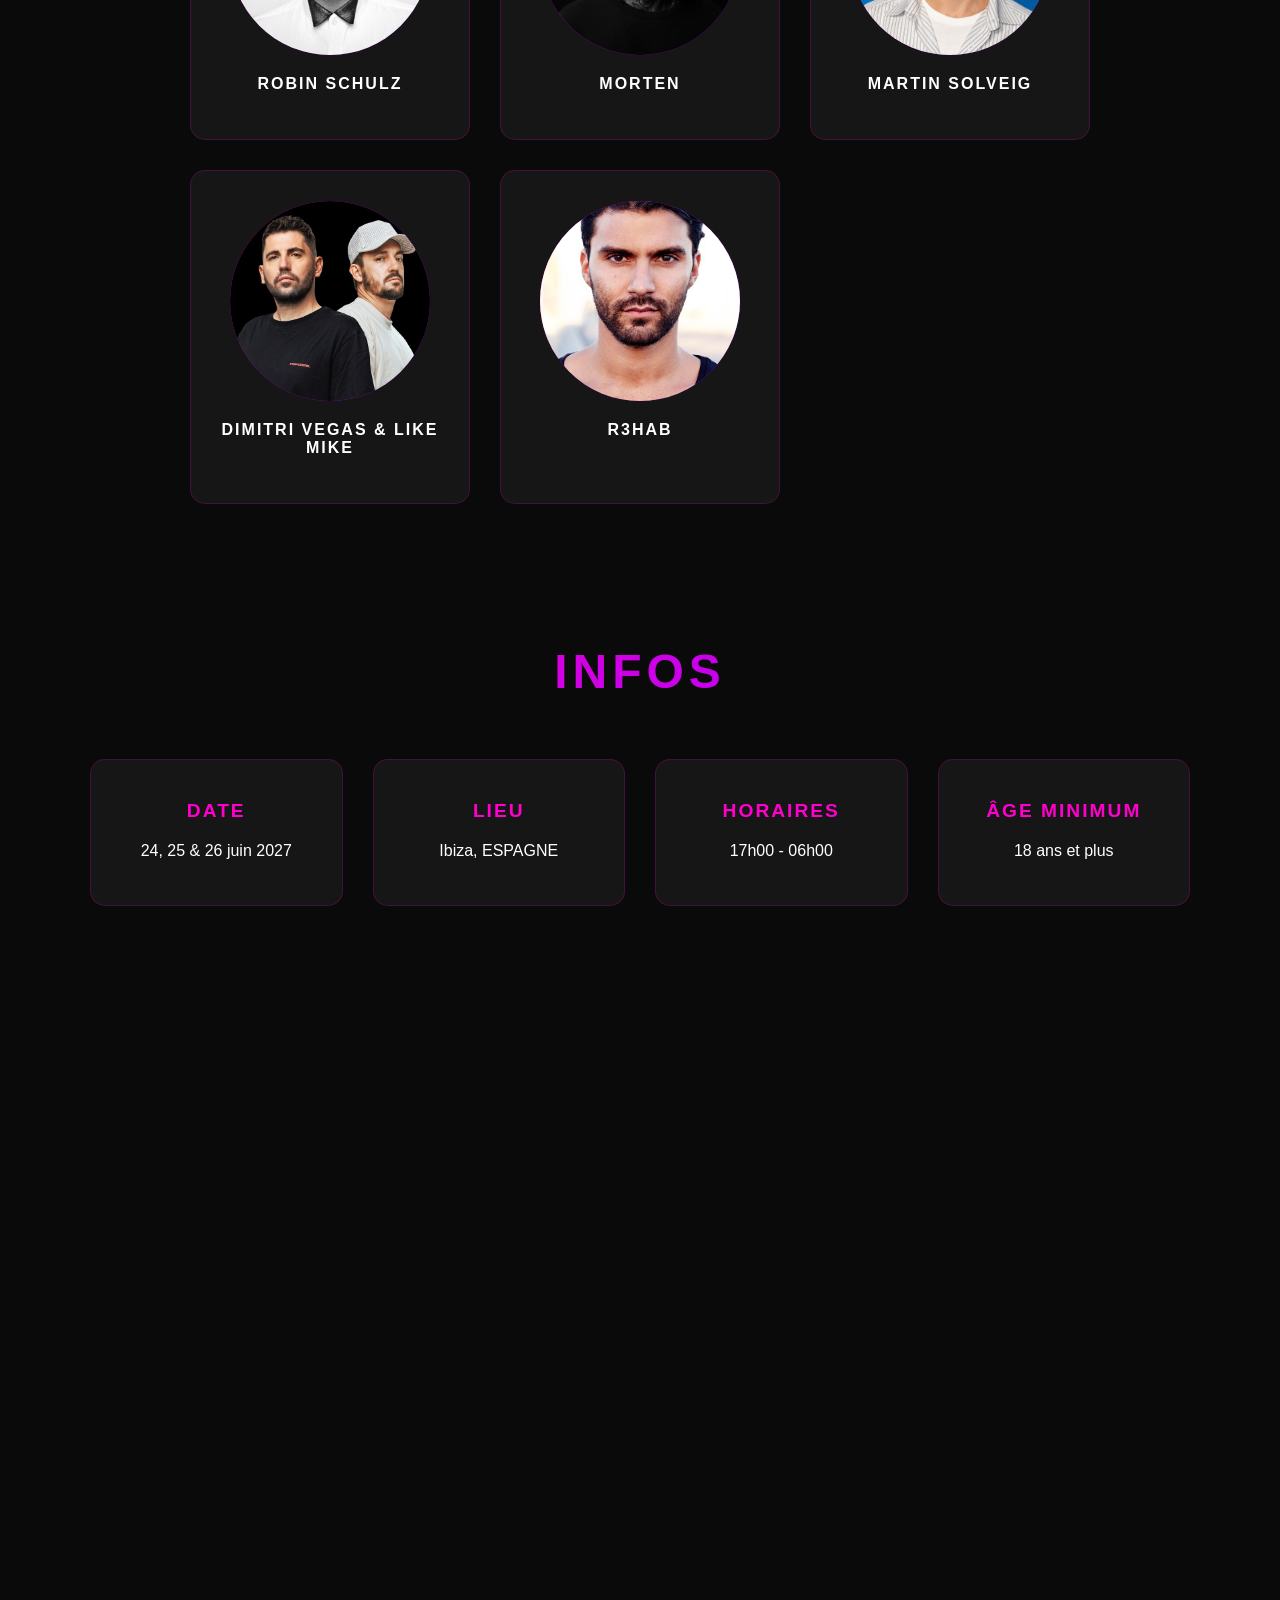
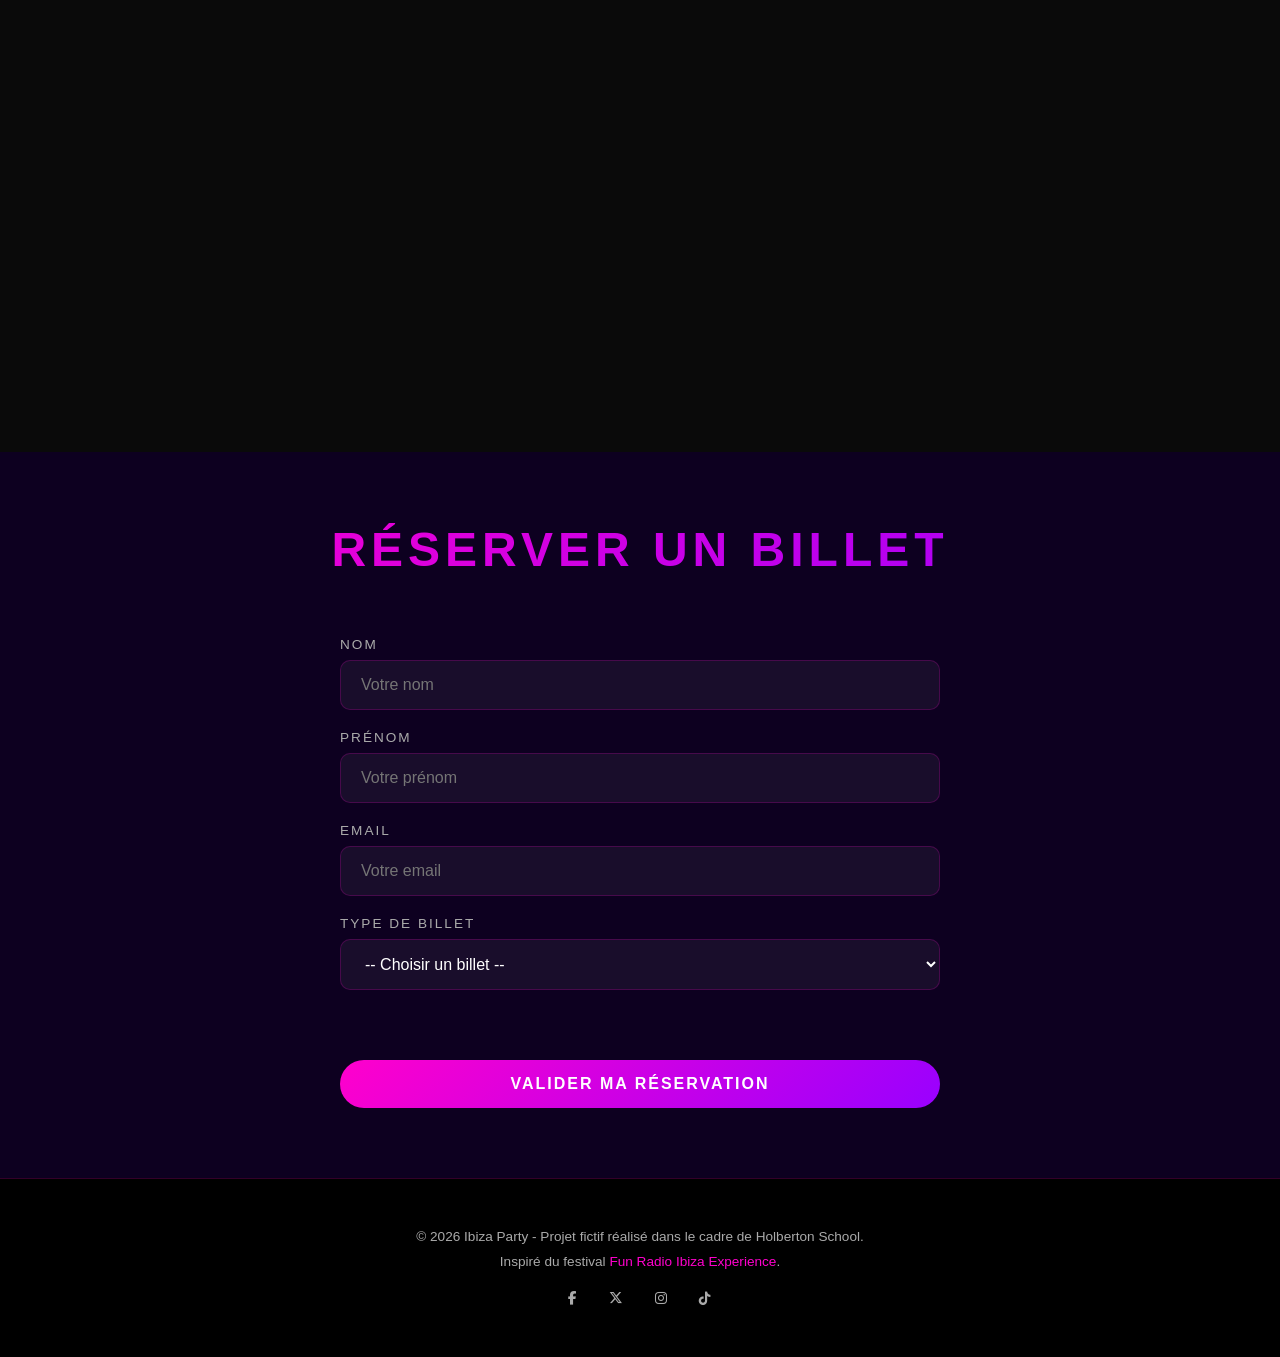
==== commit 9b9dc5be: "feat: add admin authentication and booking interface" ====
--- a/frontend/index.html
+++ b/frontend/index.html
@@ -4,25 +4,27 @@
 <head>
     <meta charset="utf-8">
     <title>Ibiza Party - Le Festival Électro</title>
+    <link rel="stylesheet"
+href="https://cdnjs.cloudflare.com/ajax/libs/font-awesome/6.7.2/css/all.min.css">
     <link rel="stylesheet" href="style.css">
     <meta name="viewport" content="width=device-width, initial-scale=1.0">
 </head>
 
 <body>
     <header>
-          <div class="nav-logo">
+        <div class="nav-logo">
             <img src="./image/brand.webp" alt="IBIZA PARTY logo">
         </div>
         <nav id="navbar">
 
-          
-        <!-- NAVIGATION -->
- 
+
+            <!-- NAVIGATION -->
+
             <ul class="nav-links">
 
                 <li><a href="#hero">Accueil</a></li>
+                <li><a href="#about">À propos</a></li>
                 <li><a href="#line-up">Line-Up</a></li>
-                <li><a href="#about">À propos</a></li>
                 <li><a href="#infos">Infos</a></li>
                 <li><a href="#billetterie" class="nav-cta">Réserver un billet</a></li>
             </ul>
@@ -34,17 +36,17 @@
             <div class="hero-bg"></div>
             <div class="hero-noise"></div>
             <div class="hero-content">
-                <p class="hero-date-tag">24-25-26 JUIN 2027 - IBIZA, ESPAGNE</p>
+                <p class="hero-date-tag">24,25 & 26 JUIN 2027 - IBIZA, ESPAGNE</p>
                 <h1 class="hero-title">
                     <img src="./image/logo.webp" alt="Logo Ibiza Party">
                 </h1>
                 <p class="hero-slogo">LE FESTIVAL ÉLECTRO QUI FAIT <em>VIBRER</em> LA MUSIQUE</p>
-                <a href="#billetterie" class="btn-primary">Réserver un billet</a>
+                <a href="#billetterie" class="btn-primary margin">Réserver un billet</a>
             </div>
         </section>
 
         <!-- COUNTDOWN -->
-        <div class="content" data-event-date="2027-06-24 17:00">
+        <div class="content top" data-event-date="2027-06-24 17:00">
             <div class="countdown-block">
                 <span class="count" id="days">--</span>
                 <span class="legend">jours</span>
@@ -63,346 +65,9 @@
 
             </div>
         </div>
-        <!-- LINE-UP -->
-        
-        <section id="line-up">
-    <h2>Line-Up</h2>
-
-    <!-- ONGLETS -->
-    <div class="lineup-tabs">
-        <button class="tab-btn active" data-day="day1">24 Juin</button>
-        <button class="tab-btn" data-day="day2">25 Juin</button>
-        <button class="tab-btn" data-day="day3">26 Juin</button>
-    </div>
-
-    <!-- JOUR 1 -->
-    <div class="tab-content active" id="day1">
-        <h3 class="lineup-category">Before</h3>
-        <div class="lineup-grid lineup-before">
-            <div class="dj-card dj-card-b3b">
-                <span class="b3b-tag">B3B</span>
-                <div class="dj-trio">
-                    <div class="dj-member">
-                        <div class="dj-photo">
-                        <img src="./image/dj/maeva-carter.jpg" alt="Maeva CARTER">
-                        </div>
-                        <h3>Maeva CARTER</h3>
-                    </div>
-                    <div class="dj-member">
-                        <div class="dj-photo">
-                        <img src="./image/dj/mico-c.jpg" alt="Mico C">
-                        </div>
-                        <h3>Mico C</h3>
-                    </div>
-                    <div class="dj-member">
-                        <div class="dj-photo">
-                        <img src="./image/dj/adrien-toma.webp" alt="Adrien TOMA">
-                        </div>
-                        <h3>Adrien TOMA</h3>
-                    </div>
-                </div>
-            </div>
-        </div>
-        <h3 class="lineup-category">Têtes d'affiche</h3>
-        <div class="lineup-grid">
-            <div class="dj-card">
-                <div class="dj-photo">
-                <img src="./image/dj/martin-garrix.jpg" alt="Martin GARRIX">
-                </div>
-                <h3>Martin GARRIX</h3>
-            </div>
-            <div class="dj-card">
-                <div class="dj-photo">
-                <img src="./image/dj/afrojack.jpg" alt="AFROJACK">
-                </div>
-                <h3>AFROJACK</h3>
-            </div>
-            <div class="dj-card">
-                <div class="dj-photo">
-                <img src="./image/dj/kshmr.webp" alt="KSHMR">
-                </div>
-                <h3>KSHMR</h3>
-            </div>
-            <div class="dj-card">
-                <div class="dj-photo">
-                <img src="./image/dj/showtek.jpg" alt="Showtek">
-                </div>
-                <h3>Showtek</h3>
-            </div>
-            <div class="dj-card">
-                <div class="dj-photo">
-                <img src="./image/dj/don-diablo.jpg" alt="Don DIABLO">
-                </div>
-                <h3>Don DIABLO</h3>
-            </div>
-            <div class="dj-card">
-                <div class="dj-photo">
-                <img src="./image/dj/james-hype.webp" alt="James HYPE">
-                </div>
-                <h3>James HYPE</h3>
-            </div>
-            <div class="dj-card">
-                <div class="dj-photo">
-                <img src="./image/dj/robin-schulz.jpg" alt="Robin SCHULZ">
-                </div>
-                <h3>Robin SCHULZ</h3>
-            </div>
-            <div class="dj-card">
-                <div class="dj-photo">
-                <img src="./image/dj/morten.webp" alt="MORTEN">
-                </div>
-                <h3>MORTEN</h3>
-            </div>
-            <div class="dj-card">
-                <div class="dj-photo">
-                <img src="./image/dj/martin-solveig.png" alt="Martin SOLVEIG">
-                </div>
-                <h3>Martin SOLVEIG</h3>
-            </div>
-            <div class="dj-card">
-                <div class="dj-photo">
-                <img src="./image/dj/dimitri-vegas-like-mike.jpg" alt="Dimitri VEGAS & Like MIKE">
-                </div>
-                <h3>Dimitri VEGAS & Like MIKE</h3>
-            </div>
-            <div class="dj-card">
-                <div class="dj-photo">
-                <img src="./image/dj/r3hab.jpg" alt="R3HAB">
-                </div>
-                <h3>R3HAB</h3>
-            </div>
-        </div>
-    </div>
-
-    <!-- JOUR 2 -->
-<!-- JOUR 2 -->
-<div class="tab-content" id="day2">
-    <h3 class="lineup-category">Before</h3>
-    <div class="lineup-grid">
-        <div class="dj-card dj-card-before">
-            <div class="dj-trio">
-                <div class="dj-member">
-                    <div class="dj-photo">
-                    <img src="./image/dj/matt.jpg" alt="Matt">
-                    </div>
-                    <h3>Matt</h3>
-                </div>
-                <div class="dj-member">
-                    <div class="dj-photo">
-                    <img src="./image/dj/mayla-k.jpg" alt="Mayla K">
-                    </div>
-                    <h3>Mayla K</h3>
-                </div>
-                <div class="dj-member">
-                    <div class="dj-photo">
-                    <img src="./image/dj/henri-pfr.jpg" alt="Henri PFR">
-                    </div>
-                    <h3>Henri PFR</h3>
-                </div>
-            </div>
-        </div>
-    </div>
-        <h3 class="lineup-category">Têtes d'affiche</h3>
-        <div class="lineup-grid">
-            <div class="dj-card">
-                <div class="dj-photo">
-                <img src="./image/dj/timmy-trumpet.jpg" alt="Timmy TRUMPET">
-                </div>
-                <h3>Timmy TRUMPET</h3>
-            </div>
-            <div class="dj-card">
-                <div class="dj-photo">
-                <img src="./image/dj/steve-angello.jpg" alt="Steve ANGELLO">
-                </div>
-                <h3>Steve ANGELLO</h3>
-            </div>
-            <div class="dj-card">
-                <div class="dj-photo">
-                <img src="./image/dj/oliver-heldens.jpeg" alt="Oliver HELDENS">
-                </div>
-                <h3>Oliver HELDENS</h3>
-            </div>
-            <div class="dj-card">
-                <div class="dj-photo">
-            <img src="./image/dj/nervo.webp" alt="Nervo">
-                </div>
-                <h3>Nervo</h3>
-            </div>
-            <div class="dj-card">
-            <div class="dj-photo">
-            <img src="./image/dj/dj-snake.avif" alt="DJ SNAKE">
-            </div>
-            <h3>DJ SNAKE</h3>
-        </div>
-        <div class="dj-card">
-            <div class="dj-photo">
-            <img src="./image/dj/armin-van-buuren.jpg" alt="Armin VAN BUUREN">
-            </div>
-            <h3>Armin VAN BUUREN</h3>
-        </div>
-        <div class="dj-card">
-            <div class="dj-photo">
-            <img src="./image/dj/sunnery-james-ryan-marciano.jpg" alt="Sunnery JAMES & Ryan MARCIANO">
-            </div>
-            <h3>Sunnery JAMES & Ryan MARCIANO</h3>
-        </div>
-        <div class="dj-card">
-            <div class="dj-photo">
-            <img src="./image/dj/w-w.jpg" alt="W&W">
-            </div>
-            <h3>W&W</h3>
-        </div>
-        <div class="dj-card">
-            <div class="dj-photo">
-            <img src="./image/dj/ofenbach.jpg" alt="Ofenbach">
-            </div>
-            <h3>Ofenbach</h3>
-        </div>
-        <div class="dj-card">
-            <div class="dj-photo">
-            <img src="./image/dj/bob-sinclar.jpg" alt="Bob Sinclar">
-            </div>
-            <h3>Bob Sinclar</h3>
-        </div>
-        <div class="dj-card">
-            <div class="dj-photo">
-            <img src="./image/dj/kungs.jpg" alt="Kungs">
-            </div>
-            <h3>Kungs</h3>
-        </div>
-        <div class="dj-card">
-            <div class="dj-photo">
-            <img src="./image/dj/jonas-blue.webp" alt="Jonas BLUE">
-            </div>
-            <h3>Jonas BLUE</h3>
-        </div>
-    </div>
-</div>
-
-   <!-- JOUR 3 -->
-<div class="tab-content" id="day3">
-    <h3 class="lineup-category">Before</h3>
-    <div class="lineup-grid">
-        <div class="dj-card dj-card-before">
-            <div class="dj-trio">
-                <div class="dj-member">
-                    <div class="dj-photo">
-                    <img src="./image/dj/upsilone.webp" alt="Upsilone">
-                    </div>
-                    <h3>Upsilone</h3>
-                </div>
-                <div class="dj-member">
-                    <div class="dj-photo">
-                    <img src="./image/dj/alex-wat.webp" alt="Alex WAT">
-                    </div>
-                    <h3>Alex WAT</h3>
-                </div>
-                <div class="dj-member">
-                    <div class="dj-photo">
-                    <img src="./image/dj/hugel.jpg" alt="Hugel">
-                    </div>
-                    <h3>Hugel</h3>
-                </div>
-            </div>
-        </div>
-    </div>
-    <h3 class="lineup-category">Têtes d'affiche</h3>
-    <div class="lineup-grid">
-        <div class="dj-card">
-            <div class="dj-photo">
-            <img src="./image/dj/lost-frequencies.png" alt="Lost Frequencies">
-            </div>
-            <h3>Lost Frequencies</h3>
-        </div>
-        <div class="dj-card">
-            <div class="dj-photo">
-            <img src="./image/dj/lucas-steve.webp" alt="Lucas & Steve">
-            </div>
-            <h3>Lucas & Steve</h3>
-        </div>
-        <div class="dj-card">
-            <div class="dj-photo">
-            <img src="./image/dj/purple-disco-machine.jpg" alt="Purple Disco Machine">
-            </div>
-            <h3>Purple Disco Machine</h3>
-        </div>
-        <div class="dj-card">
-            <div class="dj-photo">
-            <img src="./image/dj/joel-corry.webp" alt="Joel CORRY">
-            </div>
-            <h3>Joel CORRY</h3>
-        </div>
-        <div class="dj-card">
-            <div class="dj-photo">
-            <img src="./image/dj/vladimir-cauchemar.png" alt="Vladimir CAUCHEMAR">
-            </div>
-            <h3>Vladimir CAUCHEMAR</h3>
-        </div>
-        <div class="dj-card">
-            <div class="dj-photo">
-            <img src="./image/dj/alan-walker.avif" alt="Alan WALKER">
-            </div>
-            <h3>Alan WALKER</h3>
-        </div>
-        <div class="dj-card">
-            <div class="dj-photo">
-            <img src="./image/dj/alok.webp" alt="Alok">
-            </div>
-            <h3>Alok</h3>
-        </div>
-        <div class="dj-card">
-            <div class="dj-photo">
-            <img src="./image/dj/steve-aoki.jpg" alt="Steve AOKI">
-            </div>
-            <h3>Steve AOKI</h3>
-        </div>
-        <div class="dj-card">
-            <div class="dj-photo">
-            <img src="./image/dj/meduza.webp" alt="Meduza">
-            </div>
-            <h3>Meduza</h3>
-        </div>
-        <div class="dj-card">
-            <div class="dj-photo">
-            <img src="./image/dj/diplo.jpeg" alt="Diplo">
-            </div>
-            <h3>Diplo</h3>
-        </div>
-        <div class="dj-card">
-            <div class="dj-photo">
-            <img src="./image/dj/hardwell.jpg" alt="Hardwell">
-            </div>
-            <h3>Hardwell</h3>
-        </div>
-        <div class="dj-card">
-            <div class="dj-photo">
-            <img src="./image/dj/sam-feldt.jpeg" alt="Sam FELDT">
-            </div>
-            <h3>Sam FELDT</h3>
-        </div>
-        <div class="dj-card">
-            <div class="dj-photo">
-            <img src="./image/dj/axwell-ingrosso.webp" alt="Axwell and Ingrosso">
-            </div>
-            <h3>Axwell and Ingrosso</h3>
-        </div>
-        <div class="dj-card">
-            <div class="dj-photo">
-            <img src="./image/dj/tchami-malaa.jpg" alt="Tchami & Malaa">
-            </div>
-            <h3>Tchami & Malaa</h3>
-        </div>
-        <div class="dj-card">
-            <div class="dj-photo">
-            <img src="./image/dj/david-guetta.webp" alt="David GUETTA">
-            </div>
-            <h3>David GUETTA</h3>
-        </div>
-    </div>
-</div>
-
-</section>
-        <!-- À propos -->
+
+
+<!-- À propos -->
         <section id="about">
             <div class="about-container">
                 <div class="about-text">
@@ -421,7 +86,7 @@
                         <span class="stat-label">festivaliers</span>
                     </div>
                     <div class="about-stat">
-                        <span class="stat-number">37</span>
+                        <span class="stat-number">38</span>
                         <span class="stat-label">DJ</span>
                     </div>
                     <div class="about-stat">
@@ -431,6 +96,347 @@
                 </div>
             </div>
         </section>
+
+
+        <!-- LINE-UP -->
+
+        <section id="line-up">
+            <h2>Line-Up</h2>
+
+            <!-- ONGLETS -->
+            <div class="lineup-tabs">
+                <button class="tab-btn active" data-day="day1">24 Juin</button>
+                <button class="tab-btn" data-day="day2">25 Juin</button>
+                <button class="tab-btn" data-day="day3">26 Juin</button>
+            </div>
+
+            <!-- JOUR 1 -->
+            <div class="tab-content active" id="day1">
+                <h3 class="lineup-category">Before</h3>
+                <div class="lineup-grid lineup-before">
+                    <div class="dj-card dj-card-b3b">
+                        <div class="dj-trio">
+                            <div class="dj-member">
+                                <div class="dj-photo">
+                                    <img src="./image/dj/maeva-carter.jpg" alt="Maeva CARTER">
+                                </div>
+                                <h3>Maeva CARTER</h3>
+                            </div>
+                            <div class="dj-member">
+                                <div class="dj-photo">
+                                    <img src="./image/dj/mico-c.jpg" alt="Mico C">
+                                </div>
+                                <h3>Mico C</h3>
+                            </div>
+                            <div class="dj-member">
+                                <div class="dj-photo">
+                                    <img src="./image/dj/adrien-toma.webp" alt="Adrien TOMA">
+                                </div>
+                                <h3>Adrien TOMA</h3>
+                            </div>
+                        </div>
+                    </div>
+                </div>
+                <h3 class="lineup-category">Têtes d'affiche</h3>
+                <div class="lineup-grid">
+                    <div class="dj-card">
+                        <div class="dj-photo">
+                            <img src="./image/dj/martin-garrix.jpg" alt="Martin GARRIX">
+                        </div>
+                        <h3>Martin GARRIX</h3>
+                    </div>
+                    <div class="dj-card">
+                        <div class="dj-photo">
+                            <img src="./image/dj/afrojack.jpg" alt="AFROJACK">
+                        </div>
+                        <h3>AFROJACK</h3>
+                    </div>
+                    <div class="dj-card">
+                        <div class="dj-photo">
+                            <img src="./image/dj/kshmr.webp" alt="KSHMR">
+                        </div>
+                        <h3>KSHMR</h3>
+                    </div>
+                    <div class="dj-card">
+                        <div class="dj-photo">
+                            <img src="./image/dj/showtek.jpg" alt="Showtek">
+                        </div>
+                        <h3>Showtek</h3>
+                    </div>
+                    <div class="dj-card">
+                        <div class="dj-photo">
+                            <img src="./image/dj/don-diablo.jpg" alt="Don DIABLO">
+                        </div>
+                        <h3>Don DIABLO</h3>
+                    </div>
+                    <div class="dj-card">
+                        <div class="dj-photo">
+                            <img src="./image/dj/james-hype.webp" alt="James HYPE">
+                        </div>
+                        <h3>James HYPE</h3>
+                    </div>
+                    <div class="dj-card">
+                        <div class="dj-photo">
+                            <img src="./image/dj/robin-schulz.jpg" alt="Robin SCHULZ">
+                        </div>
+                        <h3>Robin SCHULZ</h3>
+                    </div>
+                    <div class="dj-card">
+                        <div class="dj-photo">
+                            <img src="./image/dj/morten.webp" alt="MORTEN">
+                        </div>
+                        <h3>MORTEN</h3>
+                    </div>
+                    <div class="dj-card">
+                        <div class="dj-photo">
+                            <img src="./image/dj/martin-solveig.png" alt="Martin SOLVEIG">
+                        </div>
+                        <h3>Martin SOLVEIG</h3>
+                    </div>
+                    <div class="dj-card">
+                        <div class="dj-photo">
+                            <img src="./image/dj/dimitri-vegas-like-mike.jpg" alt="Dimitri VEGAS & Like MIKE">
+                        </div>
+                        <h3>Dimitri VEGAS & Like MIKE</h3>
+                    </div>
+                    <div class="dj-card">
+                        <div class="dj-photo">
+                            <img src="./image/dj/r3hab.jpg" alt="R3HAB">
+                        </div>
+                        <h3>R3HAB</h3>
+                    </div>
+                </div>
+            </div>
+
+            <!-- JOUR 2 -->
+            <!-- JOUR 2 -->
+            <div class="tab-content" id="day2">
+                <h3 class="lineup-category">Before</h3>
+                <div class="lineup-grid">
+                    <div class="dj-card dj-card-b3b">
+                        <div class="dj-trio">
+                            <div class="dj-member">
+                                <div class="dj-photo">
+                                    <img src="./image/dj/matt.jpg" alt="Matt">
+                                </div>
+                                <h3>Matt</h3>
+                            </div>
+                            <div class="dj-member">
+                                <div class="dj-photo">
+                                    <img src="./image/dj/mayla-k.jpg" alt="Mayla K">
+                                </div>
+                                <h3>Mayla K</h3>
+                            </div>
+                            <div class="dj-member">
+                                <div class="dj-photo">
+                                    <img src="./image/dj/henri-pfr.jpg" alt="Henri PFR">
+                                </div>
+                                <h3>Henri PFR</h3>
+                            </div>
+                        </div>
+                    </div>
+                </div>
+                <h3 class="lineup-category">Têtes d'affiche</h3>
+                <div class="lineup-grid">
+                    <div class="dj-card">
+                        <div class="dj-photo">
+                            <img src="./image/dj/timmy-trumpet.jpg" alt="Timmy TRUMPET">
+                        </div>
+                        <h3>Timmy TRUMPET</h3>
+                    </div>
+                    <div class="dj-card">
+                        <div class="dj-photo">
+                            <img src="./image/dj/steve-angello.jpg" alt="Steve ANGELLO">
+                        </div>
+                        <h3>Steve ANGELLO</h3>
+                    </div>
+                    <div class="dj-card">
+                        <div class="dj-photo">
+                            <img src="./image/dj/oliver-heldens.jpeg" alt="Oliver HELDENS">
+                        </div>
+                        <h3>Oliver HELDENS</h3>
+                    </div>
+                    <div class="dj-card">
+                        <div class="dj-photo">
+                            <img src="./image/dj/nervo.webp" alt="Nervo">
+                        </div>
+                        <h3>Nervo</h3>
+                    </div>
+                    <div class="dj-card">
+                        <div class="dj-photo">
+                            <img src="./image/dj/dj-snake.avif" alt="DJ SNAKE">
+                        </div>
+                        <h3>DJ SNAKE</h3>
+                    </div>
+                    <div class="dj-card">
+                        <div class="dj-photo">
+                            <img src="./image/dj/armin-van-buuren.jpg" alt="Armin VAN BUUREN">
+                        </div>
+                        <h3>Armin VAN BUUREN</h3>
+                    </div>
+                    <div class="dj-card">
+                        <div class="dj-photo">
+                            <img src="./image/dj/sunnery-james-ryan-marciano.jpg" alt="Sunnery JAMES & Ryan MARCIANO">
+                        </div>
+                        <h3>Sunnery JAMES & Ryan MARCIANO</h3>
+                    </div>
+                    <div class="dj-card">
+                        <div class="dj-photo">
+                            <img src="./image/dj/w-w.jpg" alt="W&W">
+                        </div>
+                        <h3>W&W</h3>
+                    </div>
+                    <div class="dj-card">
+                        <div class="dj-photo">
+                            <img src="./image/dj/ofenbach.jpg" alt="Ofenbach">
+                        </div>
+                        <h3>Ofenbach</h3>
+                    </div>
+                    <div class="dj-card">
+                        <div class="dj-photo">
+                            <img src="./image/dj/bob-sinclar.jpg" alt="Bob Sinclar">
+                        </div>
+                        <h3>Bob Sinclar</h3>
+                    </div>
+                    <div class="dj-card">
+                        <div class="dj-photo">
+                            <img src="./image/dj/kungs.jpg" alt="Kungs">
+                        </div>
+                        <h3>Kungs</h3>
+                    </div>
+                    <div class="dj-card">
+                        <div class="dj-photo">
+                            <img src="./image/dj/jonas-blue.webp" alt="Jonas BLUE">
+                        </div>
+                        <h3>Jonas BLUE</h3>
+                    </div>
+                </div>
+            </div>
+
+            <!-- JOUR 3 -->
+            <div class="tab-content" id="day3">
+                <h3 class="lineup-category">Before</h3>
+                <div class="lineup-grid">
+                    <div class="dj-card dj-card-b3b">
+                        <div class="dj-trio">
+                            <div class="dj-member">
+                                <div class="dj-photo">
+                                    <img src="./image/dj/upsilone.webp" alt="Upsilone">
+                                </div>
+                                <h3>Upsilone</h3>
+                            </div>
+                            <div class="dj-member">
+                                <div class="dj-photo">
+                                    <img src="./image/dj/alex-wat.webp" alt="Alex WAT">
+                                </div>
+                                <h3>Alex WAT</h3>
+                            </div>
+                            <div class="dj-member">
+                                <div class="dj-photo">
+                                    <img src="./image/dj/hugel.jpg" alt="Hugel">
+                                </div>
+                                <h3>Hugel</h3>
+                            </div>
+                        </div>
+                    </div>
+                </div>
+                <h3 class="lineup-category">Têtes d'affiche</h3>
+                <div class="lineup-grid">
+                    <div class="dj-card">
+                        <div class="dj-photo">
+                            <img src="./image/dj/lost-frequencies.png" alt="Lost Frequencies">
+                        </div>
+                        <h3>Lost Frequencies</h3>
+                    </div>
+                    <div class="dj-card">
+                        <div class="dj-photo">
+                            <img src="./image/dj/lucas-steve.webp" alt="Lucas & Steve">
+                        </div>
+                        <h3>Lucas & Steve</h3>
+                    </div>
+                    <div class="dj-card">
+                        <div class="dj-photo">
+                            <img src="./image/dj/purple-disco-machine.jpg" alt="Purple Disco Machine">
+                        </div>
+                        <h3>Purple Disco Machine</h3>
+                    </div>
+                    <div class="dj-card">
+                        <div class="dj-photo">
+                            <img src="./image/dj/joel-corry.webp" alt="Joel CORRY">
+                        </div>
+                        <h3>Joel CORRY</h3>
+                    </div>
+                    <div class="dj-card">
+                        <div class="dj-photo">
+                            <img src="./image/dj/vladimir-cauchemar.png" alt="Vladimir CAUCHEMAR">
+                        </div>
+                        <h3>Vladimir CAUCHEMAR</h3>
+                    </div>
+                    <div class="dj-card">
+                        <div class="dj-photo">
+                            <img src="./image/dj/alan-walker.avif" alt="Alan WALKER">
+                        </div>
+                        <h3>Alan WALKER</h3>
+                    </div>
+                    <div class="dj-card">
+                        <div class="dj-photo">
+                            <img src="./image/dj/alok.webp" alt="Alok">
+                        </div>
+                        <h3>Alok</h3>
+                    </div>
+                    <div class="dj-card">
+                        <div class="dj-photo">
+                            <img src="./image/dj/steve-aoki.jpg" alt="Steve AOKI">
+                        </div>
+                        <h3>Steve AOKI</h3>
+                    </div>
+                    <div class="dj-card">
+                        <div class="dj-photo">
+                            <img src="./image/dj/meduza.webp" alt="Meduza">
+                        </div>
+                        <h3>Meduza</h3>
+                    </div>
+                    <div class="dj-card">
+                        <div class="dj-photo">
+                            <img src="./image/dj/diplo.jpeg" alt="Diplo">
+                        </div>
+                        <h3>Diplo</h3>
+                    </div>
+                    <div class="dj-card">
+                        <div class="dj-photo">
+                            <img src="./image/dj/hardwell.jpg" alt="Hardwell">
+                        </div>
+                        <h3>Hardwell</h3>
+                    </div>
+                    <div class="dj-card">
+                        <div class="dj-photo">
+                            <img src="./image/dj/sam-feldt.jpeg" alt="Sam FELDT">
+                        </div>
+                        <h3>Sam FELDT</h3>
+                    </div>
+                    <div class="dj-card">
+                        <div class="dj-photo">
+                            <img src="./image/dj/axwell-ingrosso.webp" alt="Axwell and Ingrosso">
+                        </div>
+                        <h3>Axwell and Ingrosso</h3>
+                    </div>
+                    <div class="dj-card">
+                        <div class="dj-photo">
+                            <img src="./image/dj/tchami-malaa.jpg" alt="Tchami & Malaa">
+                        </div>
+                        <h3>Tchami & Malaa</h3>
+                    </div>
+                    <div class="dj-card">
+                        <div class="dj-photo">
+                            <img src="./image/dj/david-guetta.webp" alt="David GUETTA">
+                        </div>
+                        <h3>David GUETTA</h3>
+                    </div>
+                </div>
+            </div>
+
+        </section>
+
         <!-- Infos -->
         <section id="infos">
             <h2>Infos</h2>
@@ -457,6 +463,12 @@
                 </div>
             </div>
         </section>
+
+
+<section id="photo"></section>
+
+
+
         <!-- BILLETTERIE -->
         <section id="billetterie">
             <h2>Réserver un billet</h2>
@@ -480,11 +492,11 @@
                             <option value="">-- Choisir un billet --</option>
                             <option value="1jour">Pass 1 Jour</option>
                             <option value="2jours">Pass 2 Jours</option>
-                            <option value="3jours">Pass Jours Complets</option>
+                            <option value="3jours">Pass 3 Jours</option>
                             <option value="vip">Pass VIP</option>
                         </select>
                     </div>
-                    <button type="submit" class="btn-primary">Valider ma réservation</button>
+                    <button type="submit" class="btn-primary margin">Valider ma réservation</button>
                 </form>
                 <div id="reservation-message" class="reservation-message" aria-live="polite"></div>
                 <div id="confirmation-message">
@@ -495,14 +507,42 @@
     </main>
     <footer>
         <p>© <span id="date"></span> Ibiza Party - Projet fictif réalisé dans le cadre de Holberton School.</p>
-        <p class="footer-inspiration">Inspiré du festival <a href="https://funradioibizaexperience.fr/" target="_blank" rel="noopener noreferrer">Fun Radio Ibiza Experience</a>.</p>
-        <ul class="footer-links">
-            <li><a href="#">Instagram</a></li>
-            <li><a href="#">Facebook</a></li>
-            <li><a href="#">TikTok</a></li>
-        </ul>
+        <p class="footer-inspiration">Inspiré du festival <a href="https://funradioibizaexperience.fr/" target="_blank"
+                rel="noopener noreferrer">Fun Radio Ibiza Experience</a>.</p>
+       
+
+<ul class="footer-links">
+    <li>
+        <a href="#" title="Facebook" target="_blank">
+            <i class="fa-brands fa-facebook-f"></i>
+        </a>
+    </li>
+    
+
+     <li>
+        <a href="#" title="X" target="_blank">
+            <i class="fa-brands fa-x-twitter"></i>
+        </a>
+    </li>
+
+    <li>
+        <a href="#" title="Instagram" target="_blank">
+            <i class="fa-brands fa-instagram"></i>
+        </a>
+    </li>
+
+    <li>
+        <a href="#" title="TikTok" target="_blank">
+            <i class="fa-brands fa-tiktok"></i>
+        </a>
+    </li>
+</ul>
+
+
+
+
     </footer>
     <script src="script.js"></script>
 </body>
 
-</html>
+</html>
--- a/frontend/style.css
+++ b/frontend/style.css
@@ -18,6 +18,7 @@
     top: 0;
     left: 0;
     width: 100%;
+    height: 80px ;
     display: flex;
     justify-content: space-between;
     align-items: center;
@@ -84,7 +85,7 @@
 /* ===== HERO ===== */
 #hero {
     position: relative;
-    height: 100vh;
+    height: calc(100vh - 80px);
     display: flex;
     align-items: center;
     justify-content: center;
@@ -139,8 +140,8 @@
 }
 
 .hero-title img {
-    width: 500px;
-    height: 327px;
+    width: 800px;
+    height: 523px;
     aspect-ratio: 1;
 }
 
@@ -189,6 +190,10 @@
     cursor: pointer;
 }
 
+.btn-primary.margin {
+    margin-top: 50px;
+}
+
 .btn-primary:hover {
     opacity: 0.85;
     transform: scale(1.05);
@@ -204,6 +209,11 @@
     background: #0d0020;
 }
 
+.content.top {
+    margin-top: 100px;
+    margin-bottom: 10px;
+}
+
 .countdown-block {
     display: flex;
     flex-direction: column;
@@ -212,42 +222,49 @@
 }
 
 .count {
-    font-size: 4rem;
-    font-weight: 900;
+    font-size: 6rem;
+    font-weight: 700;
+    letter-spacing: 0.5rem;
+    /* background: linear-gradient(135deg, #ff00cc, #9900ff); */
+    /* -webkit-background-clip: text; */
+    /* -webkit-text-fill-color: transparent; */
+    color: white;
+    line-height: 1;
+}
+
+.legend {
+    font-size: 0.8rem;
+    text-transform: uppercase;
+    letter-spacing: 3px;
+    color: #aaaaaa;
+}
+
+/* ===== LINE-UP ===== */
+#line-up {
+    padding: 70px 40px;
+    background: #0a0a0a;
+    text-align: center;
+}
+
+#line-up {
+    position: relative;
+    min-height: 1200px;
+    /* important pour éviter disparition */
+}
+
+#line-up h2 {
+    font-size: 3rem;
+    font-weight: 900;
+    text-transform: uppercase;
+    letter-spacing: 5px;
+    margin-bottom: 60px;
     background: linear-gradient(135deg, #ff00cc, #9900ff);
     -webkit-background-clip: text;
     -webkit-text-fill-color: transparent;
-    line-height: 1;
-}
-
-.legend {
-    font-size: 0.8rem;
-    text-transform: uppercase;
-    letter-spacing: 3px;
-    color: #aaaaaa;
-}
-
-/* ===== LINE-UP ===== */
-#line-up {
-    padding: 100px 40px;
-    background: #0a0a0a;
-    text-align: center;
-}
-
-#line-up {
-  position: relative;
-  min-height: 1200px; /* important pour éviter disparition */
-}
-
-#line-up h2 {
-    font-size: 3rem;
-    font-weight: 900;
-    text-transform: uppercase;
-    letter-spacing: 5px;
-    margin-bottom: 60px;
-    background: linear-gradient(135deg, #ff00cc, #9900ff);
-    -webkit-background-clip: text;
-    -webkit-text-fill-color: transparent;
+}
+
+#line-up h3 {
+    margin-bottom: 1rem;
 }
 
 .lineup-grid {
@@ -273,8 +290,8 @@
 }
 
 .dj-photo {
-    width: 80px;
-    height: 80px;
+    width: 200px;
+    height: 200px;
     border-radius: 50%;
     background: linear-gradient(135deg, #ff00cc, #9900ff);
     margin: 0 auto 20px auto;
@@ -297,12 +314,13 @@
 
 .dj-card-b3b {
     grid-column: span 3;
+    margin-bottom: 2rem;
 }
 
 .dj-trio {
     display: flex;
     flex-direction: row;
-    justify-content: center;
+    justify-content: space-evenly;
     align-items: center;
     gap: 15px;
 }
@@ -315,10 +333,11 @@
 }
 
 .dj-trio .dj-photo {
-    width: 55px;
-    height: 55px;
+    width: 100px;
+    height: 100px;
     margin: 0 auto 10px auto;
 }
+
 .dj-card-before {
     grid-column: span 3;
 }
@@ -343,14 +362,14 @@
 
 /* ===== À PROPOS ===== */
 #about {
-    padding: 100px 40px;
+    padding: 70px 40px;
     background: #0d0020;
 }
 
 .about-container {
     display: flex;
     flex-direction: column;
-    justify-content:center;
+    justify-content: center;
     align-items: center;
     gap: 60px;
     max-width: 1100px;
@@ -399,9 +418,7 @@
 .stat-number {
     font-size: 2.5rem;
     font-weight: 900;
-    background: linear-gradient(135deg, #ff00cc, #9900ff);
-    -webkit-background-clip: text;
-    -webkit-text-fill-color: transparent;
+    color: #ffffff;
 }
 
 .stat-label {
@@ -414,9 +431,10 @@
 
 /* ===== INFOS ===== */
 #infos {
-    padding: 100px 40px;
+    padding: 70px 40px;
     background: #0a0a0a;
     text-align: center;
+    margin-bottom: 8rem;
 }
 
 #infos h2 {
@@ -452,23 +470,23 @@
 }
 
 .info-block h3 {
-    font-size: 1rem;
+    font-size: 1.2rem;
     font-weight: 700;
     text-transform: uppercase;
     letter-spacing: 2px;
     color: #ff00cc;
-    margin-bottom: 10px;
+    margin-bottom: 15px;
 }
 
 .info-block p {
-    font-size: 0.95rem;
-    color: #cccccc;
-    line-height: 1.6;
+    font-size: 1rem;
+    color: #ffffff;
+    line-height: 1.8;
 }
 
 /* ===== BILLETTERIE ===== */
 #billetterie {
-    padding: 100px 40px;
+    padding: 70px 40px;
     background: #0d0020;
     text-align: center;
 }
@@ -556,6 +574,7 @@
     border: 1px solid #ff4646;
     color: #ffffff;
 }
+
 /* ===== FOOTER ===== */
 footer {
     background: #000000;
@@ -563,18 +582,22 @@
     padding: 50px 40px;
     border-top: 1px solid rgba(255, 0, 204, 0.2);
 }
+
 footer p {
     font-size: 0.85rem;
     color: #aaaaaa;
     margin-bottom: 10px;
 }
+
 .footer-inspiration a {
     color: #ff00cc;
     text-decoration: none;
 }
+
 .footer-inspiration a:hover {
     text-decoration: underline;
 }
+
 .footer-links {
     list-style: none;
     display: flex;
@@ -582,6 +605,7 @@
     gap: 30px;
     margin-top: 20px;
 }
+
 .footer-links a {
     text-decoration: none;
     color: #aaaaaa;
@@ -590,6 +614,7 @@
     letter-spacing: 2px;
     transition: color 0.3s;
 }
+
 .footer-links a:hover {
     color: #ff00cc;
 }
@@ -626,7 +651,7 @@
         flex-direction: column;
     }
 
-        .about-visual {
+    .about-visual {
         flex-direction: column;
         align-items: center;
     }
@@ -641,16 +666,16 @@
     }
 }
 
-@media (max-width:768px){
-
-.lineup-tabs{
-    flex-direction:column;
-    align-items:center;
-}
-
-.tab-btn{
-    width:220px;
-}
+@media (max-width:768px) {
+
+    .lineup-tabs {
+        flex-direction: column;
+        align-items: center;
+    }
+
+    .tab-btn {
+        width: 220px;
+    }
 
 }
 
@@ -691,16 +716,16 @@
 }
 
 .tab-content {
-  display: none;
-  opacity: 0;
-  transform: rotateY(90deg) scale(0.95);
-  transition: all 0.6s ease;
+    display: none;
+    opacity: 0;
+    transform: rotateY(90deg) scale(0.95);
+    transition: all 0.6s ease;
 }
 
 .tab-content.active {
-  display: block;
-  opacity: 1;
-  transform: rotateY(0deg) scale(1);
+    display: block;
+    opacity: 1;
+    transform: rotateY(0deg) scale(1);
 }
 
 #confirmation-message {
@@ -717,4 +742,59 @@
 
 #confirmation-message.show {
     display: block;
+}
+
+#photo {
+    margin-bottom: 8rem;
+    position: relative;
+    height: calc(100vh - 80px);
+
+    background-image: url("https://images.unsplash.com/photo-1506157786151-b8491531f063?q=80&w=1170&auto=format&fit=crop&ixlib=rb-4.1.0&ixid=M3wxMjA3fDB8MHxwaG90by1wYWdlfHx8fGVufDB8fHx8fA%3D%3D");
+    background-position: center center;
+    background-repeat: no-repeat;
+    background-size: cover;
+
+    overflow: hidden;
+}
+
+#photo::before {
+    content: "";
+    position: absolute;
+    inset: 0;
+    pointer-events: none;
+
+    background: linear-gradient(
+        to bottom,
+        #0a0a0a 0%,
+        transparent 20%,
+        transparent 80%,
+        #0a0a0a 100%
+    );
+
+    z-index: 1;
+}
+
+.btn {
+    background: linear-gradient(135deg, #ff00cc, #9900ff);
+    color: white;
+    border: none;
+    padding: 14px 30px;
+    border-radius: 30px;
+    cursor: pointer;
+    font-weight: bold;
+    transition: .3s;
+}
+
+.btn:hover {
+    transform: translateY(-2px);
+    box-shadow: 0 0 15px #ff00cc;
+}
+
+
+.card {
+    background: rgba(255, 255, 255, .05);
+    border: 1px solid rgba(255, 0, 204, .25);
+    border-radius: 15px;
+    padding: 25px;
+    backdrop-filter: blur(10px);
 }
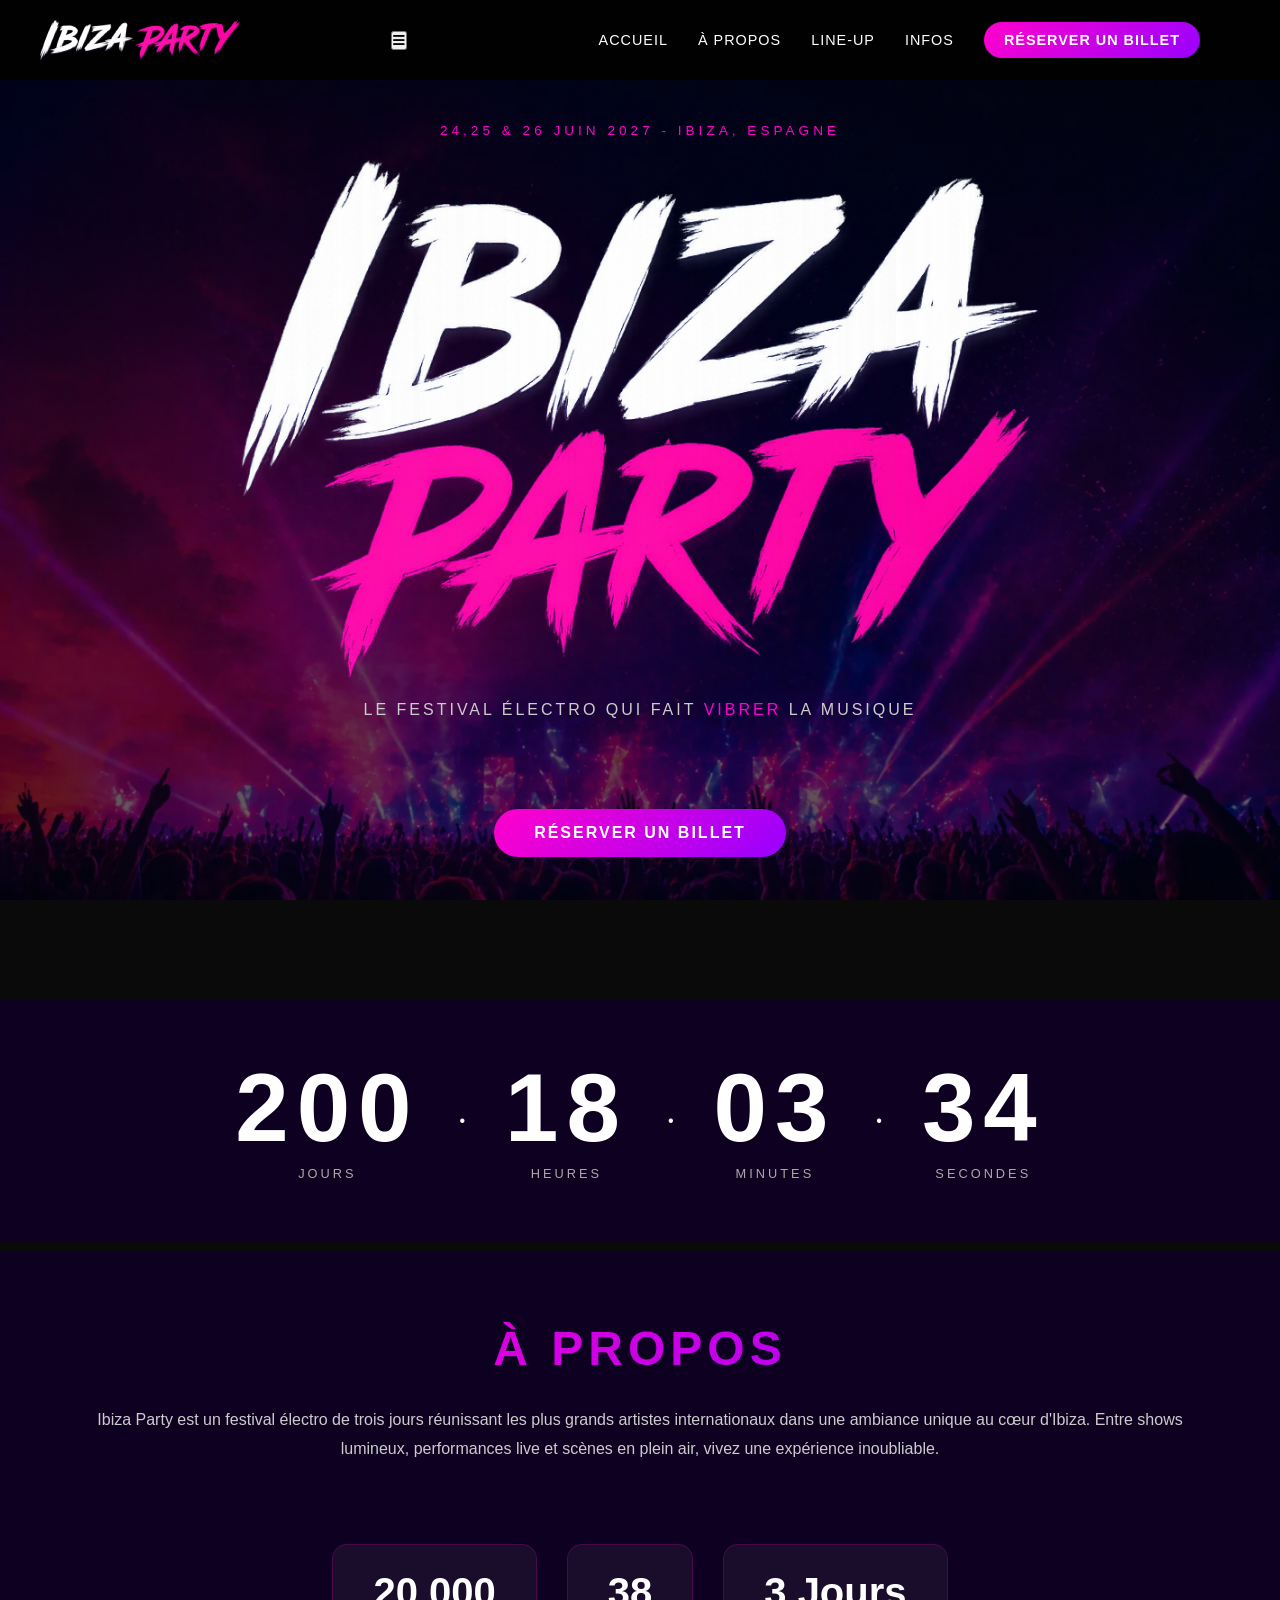
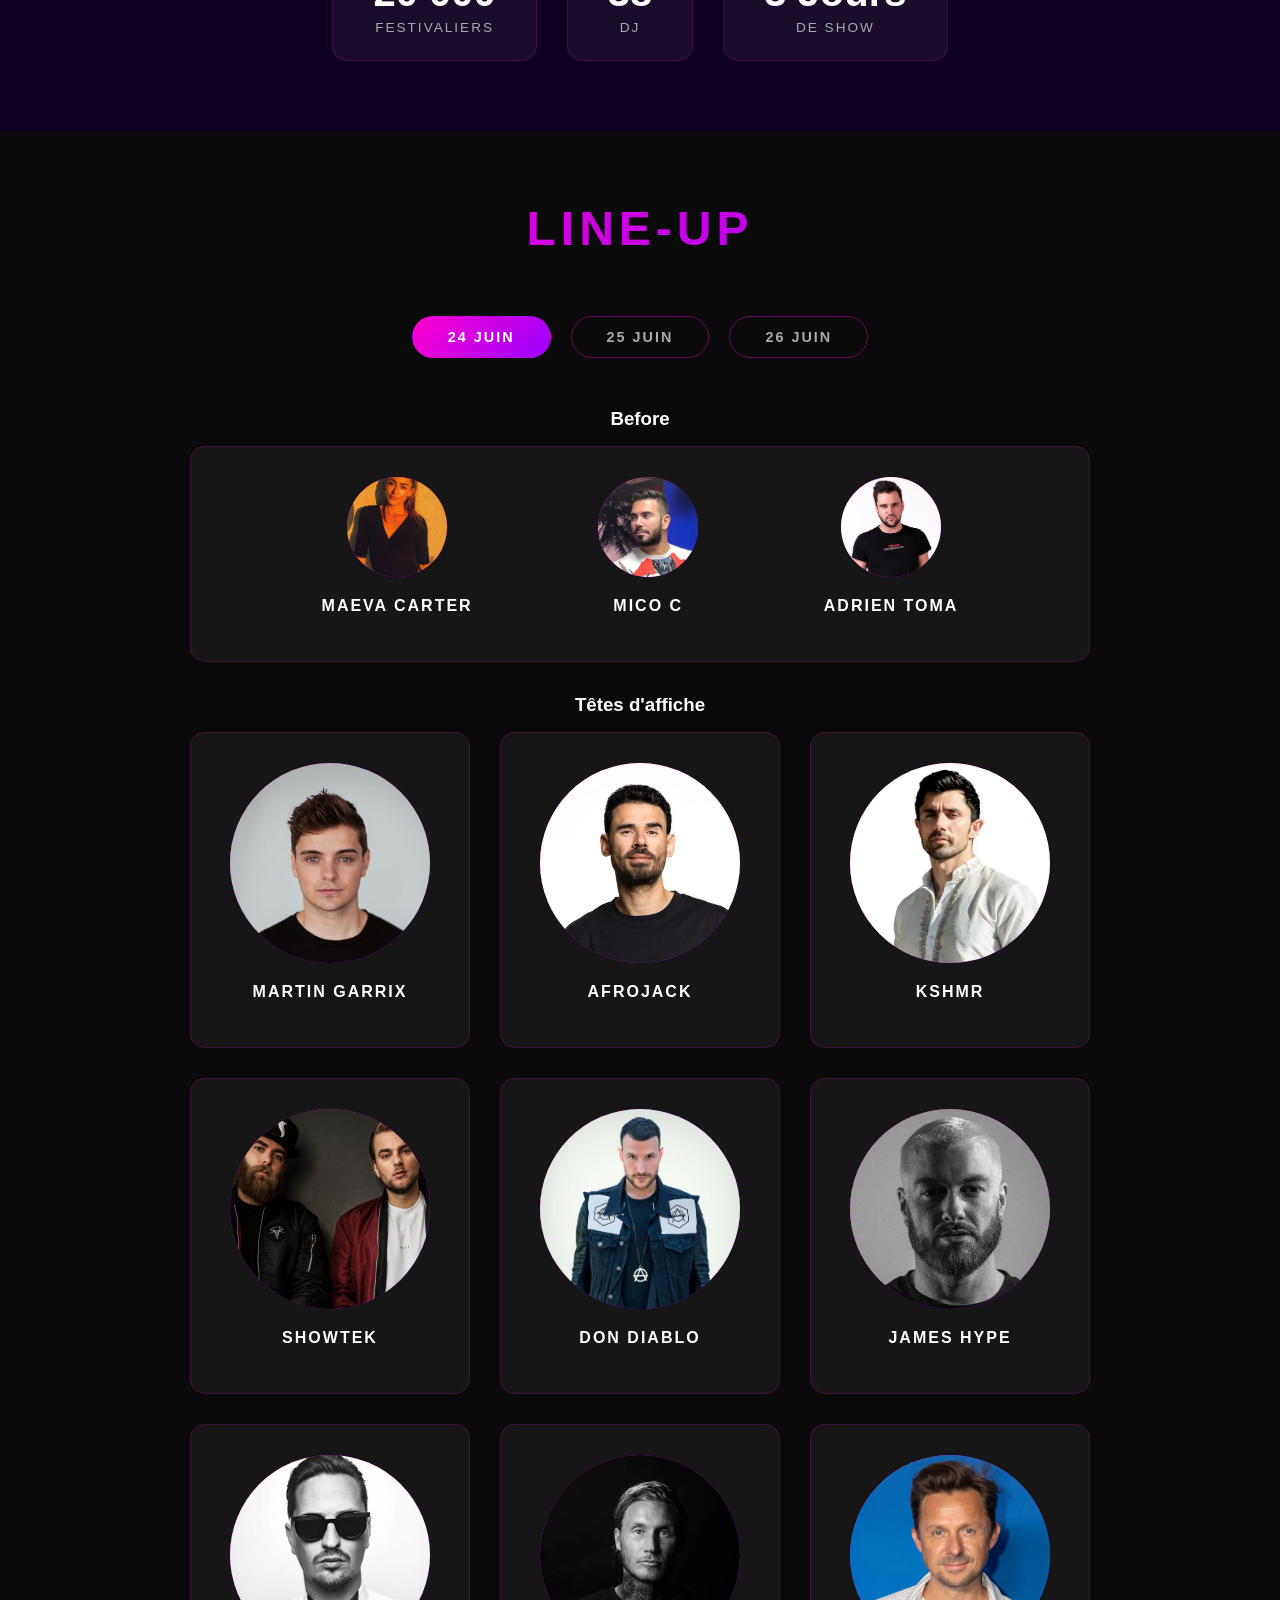
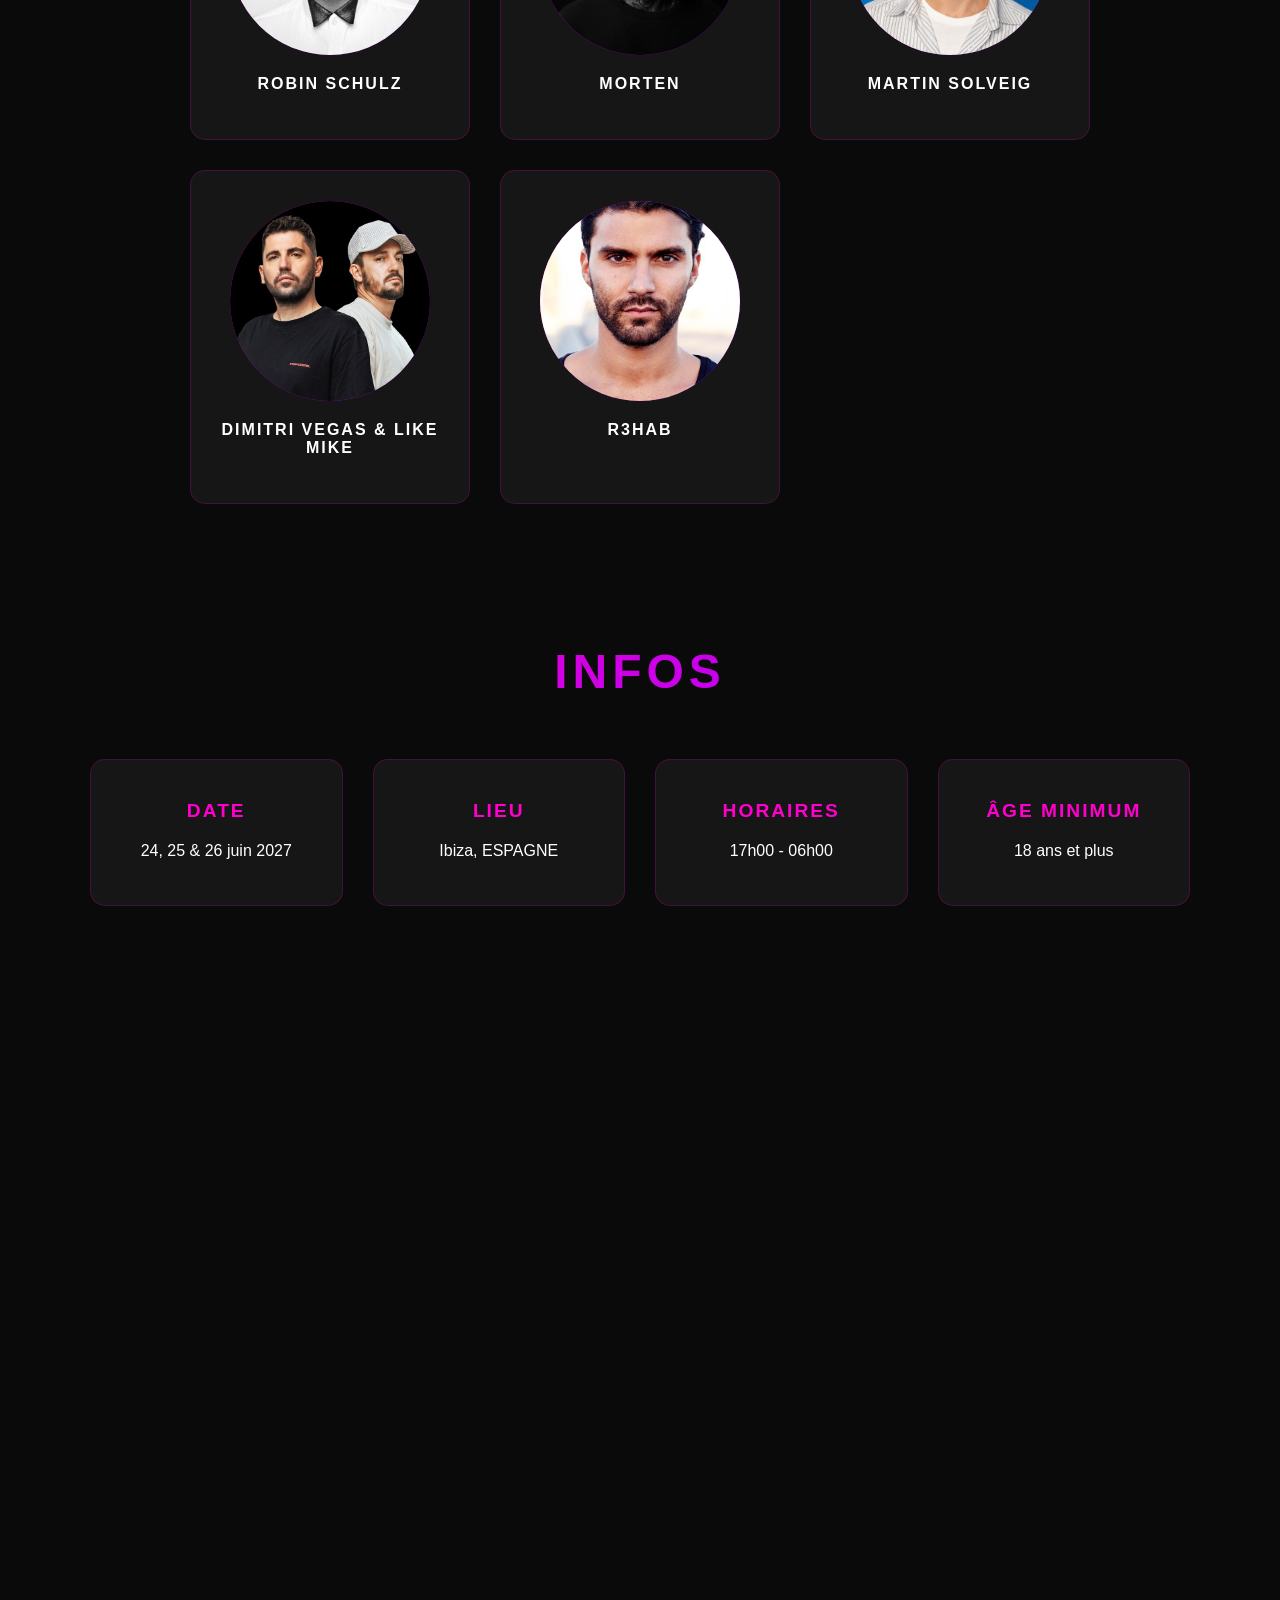
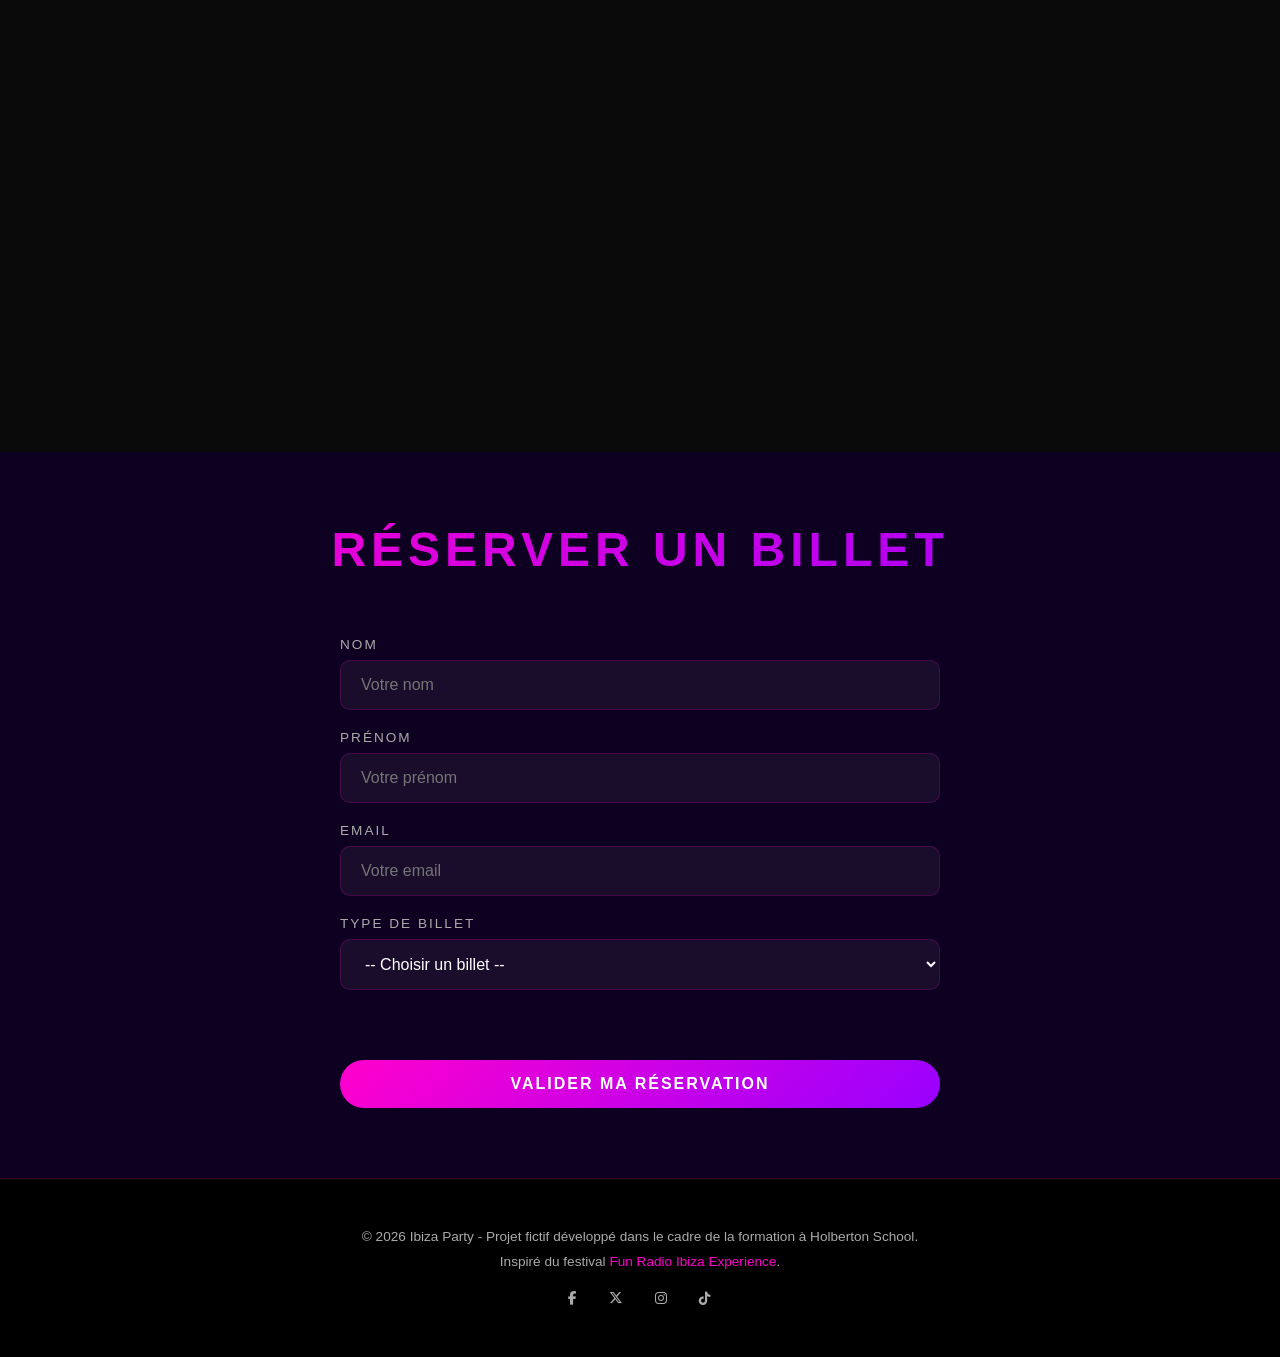
==== commit f562518c: "feat: add mobile menu markup" ====
--- a/frontend/index.html
+++ b/frontend/index.html
@@ -15,6 +15,10 @@
         <div class="nav-logo">
             <img src="./image/brand.webp" alt="IBIZA PARTY logo">
         </div>
+
+        <button id="menu-btn">
+        <i class="fa-solid fa-bars"></i>
+    </button>
         <nav id="navbar">
 
 
@@ -51,14 +55,23 @@
                 <span class="count" id="days">--</span>
                 <span class="legend">jours</span>
             </div>
+
+                <span class="separator">•</span>
+
             <div class="countdown-block">
                 <span class="count" id="hours">--</span>
                 <span class="legend">heures</span>
             </div>
+
+                <span class="separator">•</span>
+
             <div class="countdown-block">
                 <span class="count" id="minutes">--</span>
                 <span class="legend">minutes</span>
             </div>
+
+                <span class="separator">•</span>
+
             <div class="countdown-block">
                 <span class="count" id="seconds">--</span>
                 <span class="legend">secondes</span>
@@ -506,7 +519,7 @@
         </section>
     </main>
     <footer>
-        <p>© <span id="date"></span> Ibiza Party - Projet fictif réalisé dans le cadre de Holberton School.</p>
+        <p>© <span id="date"></span> Ibiza Party - Projet fictif développé dans le cadre de la formation à Holberton School.</p>
         <p class="footer-inspiration">Inspiré du festival <a href="https://funradioibizaexperience.fr/" target="_blank"
                 rel="noopener noreferrer">Fun Radio Ibiza Experience</a>.</p>
        
